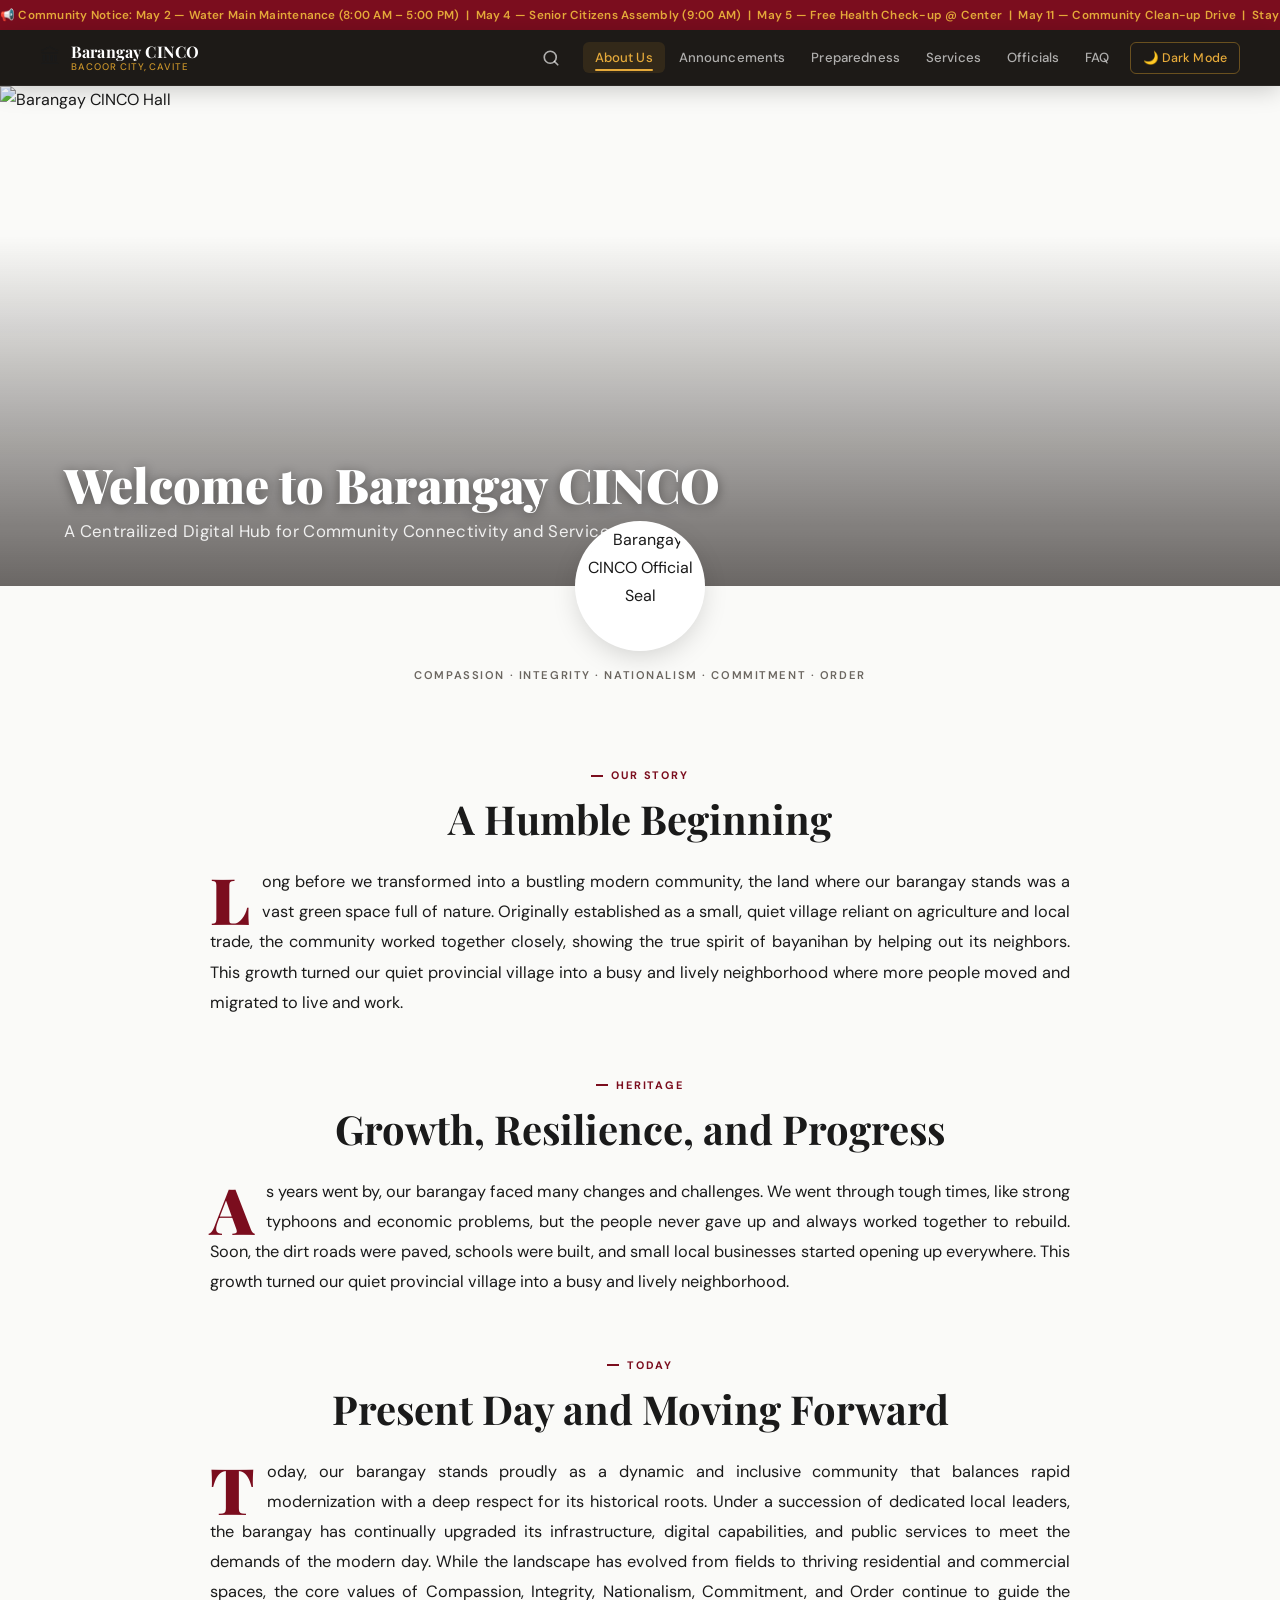
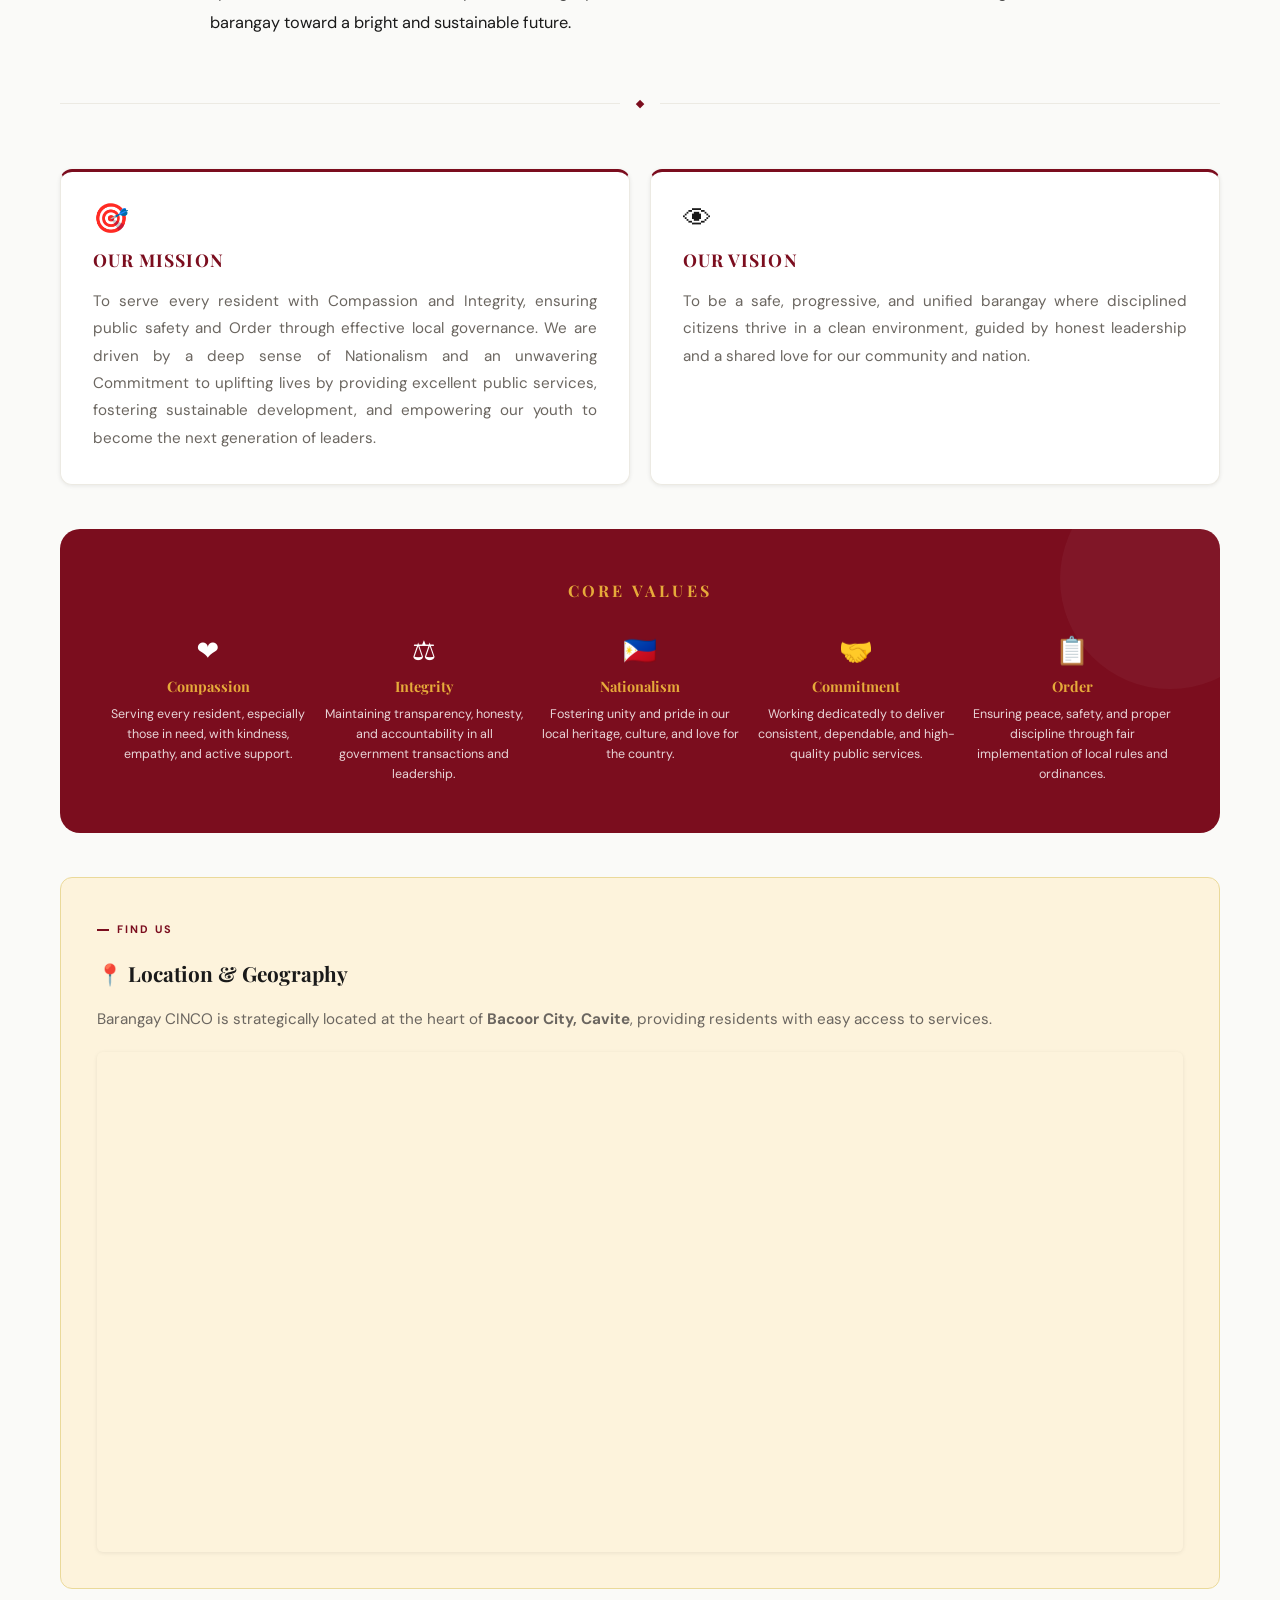
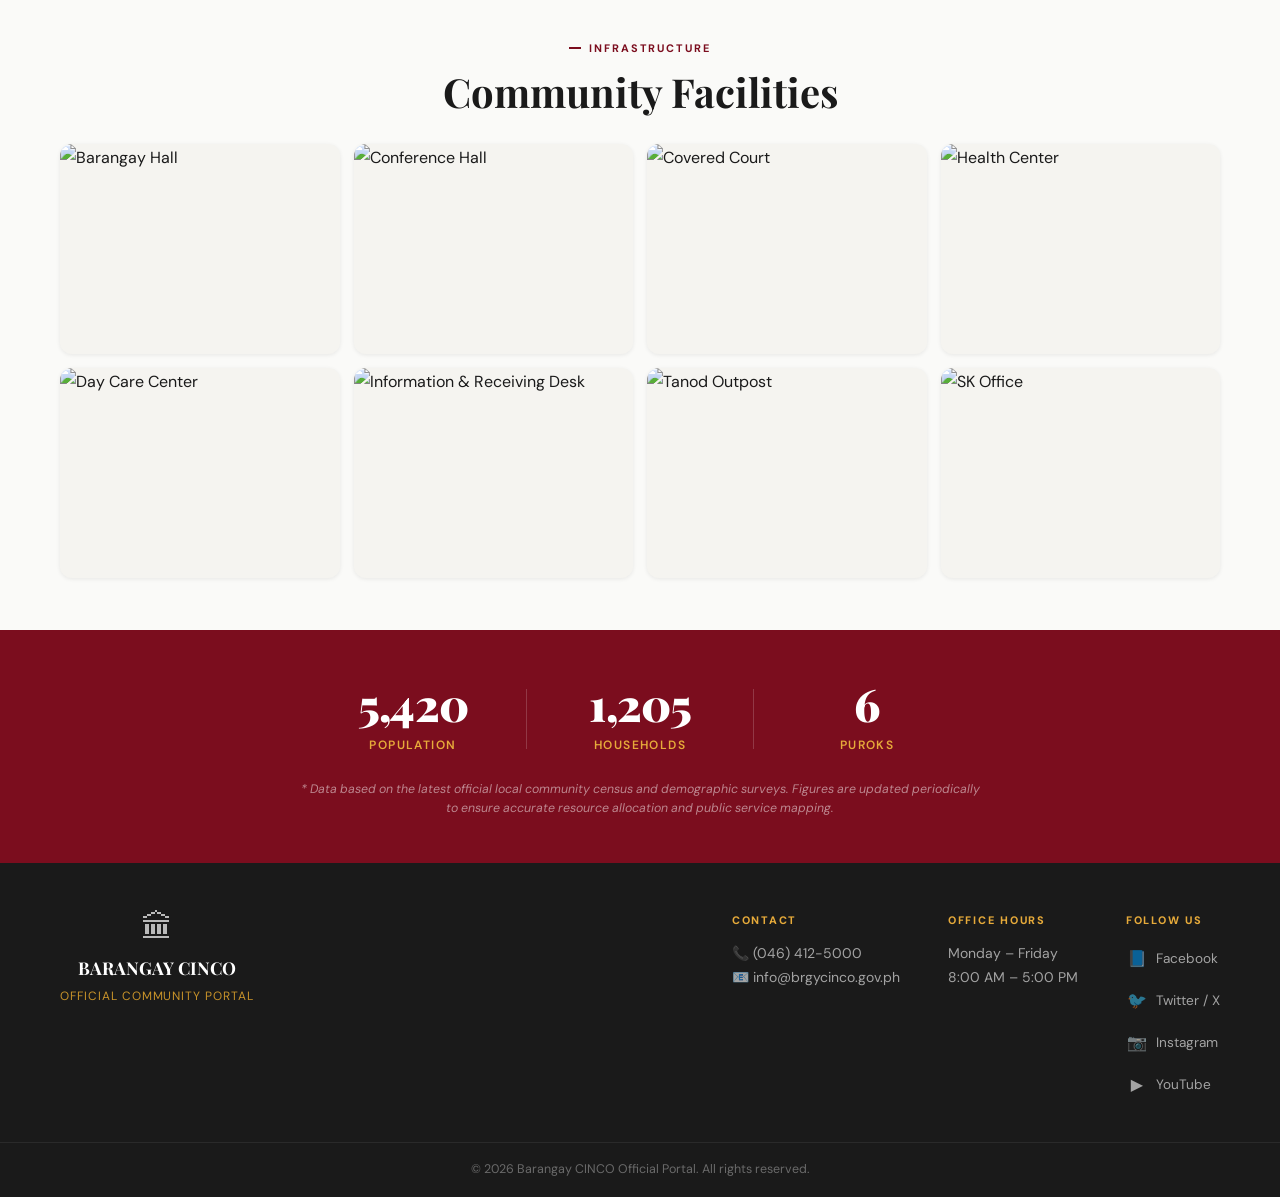
==== actual-website/home.html @ aafed91c "dannggg, renamed the file" ====
<!DOCTYPE html>
<html lang="en">
<head>
    <meta charset="UTF-8">
    <meta name="viewport" content="width=device-width, initial-scale=1.0">
    <title>Barangay CINCO | Digital Community Portal</title>
    <link rel="preconnect" href="https://fonts.googleapis.com">
    <link rel="preconnect" href="https://fonts.gstatic.com" crossorigin>
    <link href="https://fonts.googleapis.com/css2?family=Playfair+Display:ital,wght@0,400;0,700;0,900;1,400&family=DM+Sans:wght@300;400;500;600;700&display=swap" rel="stylesheet">
    <link rel="stylesheet" href="style.css">
</head>
<body>

    <!-- ===== FLOATING HEADER WRAPPER ===== -->
    <div class="header-wrapper" id="headerWrapper">
        <!-- Announcement Ticker -->
        <div class="announcement-bar" aria-label="Community Notices">
            <div class="marquee-track">
                <span class="marquee-content">
                    📢 Community Notice: May 2 — Water Main Maintenance (8:00 AM – 5:00 PM)&nbsp;&nbsp;|&nbsp;&nbsp;May 4 — Senior Citizens Assembly (9:00 AM)&nbsp;&nbsp;|&nbsp;&nbsp;May 5 — Free Health Check-up @ Center&nbsp;&nbsp;|&nbsp;&nbsp;May 11 — Community Clean-up Drive&nbsp;&nbsp;|&nbsp;&nbsp;Stay safe and prepared!
                </span>
                <span class="marquee-content" aria-hidden="true">
                    📢 Community Notice: May 2 — Water Main Maintenance (8:00 AM – 5:00 PM)&nbsp;&nbsp;|&nbsp;&nbsp;May 4 — Senior Citizens Assembly (9:00 AM)&nbsp;&nbsp;|&nbsp;&nbsp;May 5 — Free Health Check-up @ Center&nbsp;&nbsp;|&nbsp;&nbsp;May 11 — Community Clean-up Drive&nbsp;&nbsp;|&nbsp;&nbsp;Stay safe and prepared!
                </span>
            </div>
        </div>

        <!-- Modern Floating Navbar -->
        <nav class="navbar" role="navigation" aria-label="Main Navigation">
            <div class="nav-brand">
                <div class="nav-seal" aria-hidden="true">🏛</div>
                <div class="nav-logo-text">
                    <span class="nav-title">Barangay CINCO</span>
                    <span class="nav-subtitle">Bacoor City, Cavite</span>
                </div>
            </div>

            <!-- NAV SEARCH BAR (icon expands on click) -->
            <div class="nav-search-wrapper" id="navSearchWrapper">
                <button class="nav-search-icon-btn" id="navSearchToggle" aria-label="Open search" aria-expanded="false">
                    <svg width="18" height="18" viewBox="0 0 24 24" fill="none" stroke="currentColor" stroke-width="2.2" stroke-linecap="round" stroke-linejoin="round" aria-hidden="true"><circle cx="11" cy="11" r="8"/><line x1="21" y1="21" x2="16.65" y2="16.65"/></svg>
                </button>
                <div class="nav-search-expand" id="navSearchExpand" aria-hidden="true">
                    <input type="search" id="navSearchInput" class="nav-search-input" placeholder="Search portal…" autocomplete="off" aria-label="Search the portal">
                    <button class="nav-search-close" id="navSearchClose" aria-label="Close search">
                        <svg width="14" height="14" viewBox="0 0 24 24" fill="none" stroke="currentColor" stroke-width="2.5" stroke-linecap="round"><line x1="18" y1="6" x2="6" y2="18"/><line x1="6" y1="6" x2="18" y2="18"/></svg>
                    </button>
                </div>
            </div>

            <button class="menu-toggle" id="menuToggle" aria-label="Toggle navigation menu" aria-expanded="false" aria-controls="navLinks">
                <span class="hamburger-bar"></span>
                <span class="hamburger-bar"></span>
                <span class="hamburger-bar"></span>
            </button>

            <div class="nav-links" id="navLinks" role="menubar">
                <!-- MOBILE SEARCH ROW: visible only on mobile inside the nav dropdown -->
                <div class="mobile-search-row" id="mobileSearchRow" role="search" aria-label="Mobile portal search">
                    <div class="mobile-search-inner">
                        <svg class="mobile-search-icon" width="16" height="16" viewBox="0 0 24 24" fill="none" stroke="currentColor" stroke-width="2.2" stroke-linecap="round" stroke-linejoin="round" aria-hidden="true"><circle cx="11" cy="11" r="8"/><line x1="21" y1="21" x2="16.65" y2="16.65"/></svg>
                        <input type="search" id="mobileSearchInput" class="mobile-search-input" placeholder="Search portal…" autocomplete="off" aria-label="Search the portal">
                        <button class="mobile-search-clear" id="mobileSearchClear" aria-label="Clear search" style="display:none;">
                            <svg width="13" height="13" viewBox="0 0 24 24" fill="none" stroke="currentColor" stroke-width="2.5" stroke-linecap="round" aria-hidden="true"><line x1="18" y1="6" x2="6" y2="18"/><line x1="6" y1="6" x2="18" y2="18"/></svg>
                        </button>
                    </div>
                    <div class="mobile-search-dropdown" id="mobileSearchDropdown" aria-label="Search suggestions" style="display:none;"></div>
                </div>
                <button id="link-history"       role="menuitem" onclick="showPage('history')">About Us</button>
                <button id="link-announcements" role="menuitem" onclick="showPage('announcements')">Announcements</button>
                <button id="link-safety"        role="menuitem" onclick="showPage('safety')">Preparedness</button>
                <!-- Services: click only, no hover dropdown -->
                <button id="link-services"      role="menuitem" onclick="showPage('services')">Services</button>
                <button id="link-officials"     role="menuitem" onclick="showPage('officials')">Officials</button>
                <!-- FAQs moved to END of nav -->
                <button id="link-faq"           role="menuitem" onclick="showPage('faq')">FAQ</button>
                <button id="theme-toggle" class="theme-switch-btn" aria-label="Toggle dark mode">🌙 Dark Mode</button>
            </div>
        </nav>
    </div>

    <!-- ===== GENERIC FORM SUBMISSION TOAST ===== -->
    <div id="formToast" class="form-toast" role="alert" aria-live="polite" aria-atomic="true">
        <div class="form-toast-inner">
            <span class="form-toast-icon" aria-hidden="true">✅</span>
            <span class="form-toast-msg" id="formToastMsg">Your form has been submitted successfully.</span>
            <button class="form-toast-close" onclick="closeFormToast()" aria-label="Close notification">✕</button>
        </div>
    </div>

    <!-- ===== SUCCESS MODAL — Contact Form ===== -->
    <div id="submissionModal" class="modal-overlay" role="dialog" aria-modal="true" aria-labelledby="modalTitle" aria-hidden="true">
        <div class="modal-box">
            <div class="modal-icon-wrap" aria-hidden="true">
                <svg width="56" height="56" viewBox="0 0 56 56" fill="none">
                    <circle cx="28" cy="28" r="28" fill="#1b5e20" opacity="0.1"/>
                    <circle cx="28" cy="28" r="22" fill="#2e7d32" opacity="0.15"/>
                    <path d="M18 28L24 34L38 20" stroke="#1b5e20" stroke-width="3" stroke-linecap="round" stroke-linejoin="round"/>
                </svg>
            </div>
            <h3 id="modalTitle">Concern Submitted!</h3>
            <p>Your concern has been received at the Barangay desk. A representative will follow up with you shortly via phone or email.</p>
            <button class="modal-close-btn" onclick="closeModal()">Got it, thank you</button>
        </div>
    </div>

    <!-- ===== SUCCESS MODAL — Appointment ===== -->
    <div id="appointmentModal" class="modal-overlay" role="dialog" aria-modal="true" aria-labelledby="apptModalTitle" aria-hidden="true">
        <div class="modal-box">
            <div class="modal-icon-wrap" aria-hidden="true">
                <svg width="56" height="56" viewBox="0 0 56 56" fill="none">
                    <circle cx="28" cy="28" r="28" fill="#0277bd" opacity="0.10"/>
                    <circle cx="28" cy="28" r="22" fill="#0277bd" opacity="0.12"/>
                    <rect x="18" y="20" width="20" height="18" rx="2" stroke="#0277bd" stroke-width="2.5" fill="none"/>
                    <line x1="23" y1="18" x2="23" y2="22" stroke="#0277bd" stroke-width="2.5" stroke-linecap="round"/>
                    <line x1="33" y1="18" x2="33" y2="22" stroke="#0277bd" stroke-width="2.5" stroke-linecap="round"/>
                    <line x1="18" y1="27" x2="38" y2="27" stroke="#0277bd" stroke-width="2" stroke-linecap="round"/>
                    <path d="M23 33l3 3 7-7" stroke="#0277bd" stroke-width="2.5" stroke-linecap="round" stroke-linejoin="round"/>
                </svg>
            </div>
            <h3 id="apptModalTitle" style="color:#0277bd;">Appointment Scheduled!</h3>
            <p id="apptModalBody">Your appointment request has been received. We will confirm your schedule via SMS or email. Please arrive 10 minutes before your scheduled time.</p>
            <div id="apptTrackingNumber" class="tracking-number-display" style="display:none;"></div>
            <button class="modal-close-btn" style="background:#0277bd;" onclick="closeAppointmentModal()">Got it, thank you</button>
        </div>
    </div>

    <!-- ===== DOC REQUEST MODAL ===== -->
    <div id="docRequestModal" class="modal-overlay" role="dialog" aria-modal="true" aria-labelledby="docModalTitle" aria-hidden="true">
        <div class="modal-box modal-box--doc">
            <div class="modal-icon-wrap" aria-hidden="true">
                <svg width="56" height="56" viewBox="0 0 56 56" fill="none">
                    <circle cx="28" cy="28" r="28" fill="#7b0d1e" opacity="0.1"/>
                    <circle cx="28" cy="28" r="22" fill="#7b0d1e" opacity="0.12"/>
                    <path d="M20 16h10l6 6v18H20V16z" stroke="#7b0d1e" stroke-width="2.5" stroke-linecap="round" stroke-linejoin="round" fill="none"/>
                    <path d="M30 16v6h6" stroke="#7b0d1e" stroke-width="2.5" stroke-linecap="round" stroke-linejoin="round"/>
                    <line x1="24" y1="27" x2="32" y2="27" stroke="#7b0d1e" stroke-width="2" stroke-linecap="round"/>
                    <line x1="24" y1="32" x2="32" y2="32" stroke="#7b0d1e" stroke-width="2" stroke-linecap="round"/>
                </svg>
            </div>
            <h3 id="docModalTitle" class="doc-modal-title"></h3>
            <div id="docModalBody" class="doc-modal-body"></div>
            <button class="modal-close-btn modal-close-btn--maroon" onclick="closeDocModal()">Close</button>
        </div>
    </div>

    <!-- ===== EVENT DETAIL MODAL ===== -->
    <div id="eventModal" class="modal-overlay" role="dialog" aria-modal="true" aria-labelledby="eventModalTitle" aria-hidden="true">
        <div class="modal-box modal-box--event">
            <button class="modal-x-close" onclick="closeEventModal()" aria-label="Close">✕</button>
            <div class="event-modal-date-badge" id="eventModalDate"></div>
            <div class="event-modal-content">
                <span id="eventModalTag" class="event-tag"></span>
                <h3 id="eventModalTitle" class="event-modal-title"></h3>
                <p id="eventModalDetails" class="event-modal-details"></p>
                <div id="eventModalExtra" class="event-modal-extra"></div>
            </div>
        </div>
    </div>

    <!-- ===== OFFICIAL DETAIL MODAL ===== -->
    <div id="officialModal" class="modal-overlay" role="dialog" aria-modal="true" aria-labelledby="officialModalTitle" aria-hidden="true">
        <div class="modal-box modal-box--official">
            <button class="modal-x-close" onclick="closeOfficialModal()" aria-label="Close">✕</button>
            <div class="official-modal-img-wrap">
                <img id="officialModalImg" src="" alt="" class="official-modal-img">
            </div>
            <div class="official-modal-content">
                <span id="officialModalRole" class="official-modal-role"></span>
                <h3 id="officialModalTitle"></h3>
                <p id="officialModalDesc"></p>
            </div>
        </div>
    </div>

    <!-- ========================================================
         PAGE: ABOUT / HISTORY
    ========================================================= -->
    <article id="history" class="page-section">
        <header class="hero-section scroll-fade">
            <div class="hero-image-container">
                <img src="Images/Barangay_hall.png" alt="Barangay CINCO Hall" class="hero-img">
                <div class="hero-overlay" aria-hidden="true"></div>
            </div>
            <div class="hero-caption">
                <h1>Welcome to Barangay CINCO</h1>
                <p>A Centrailized Digital Hub for Community Connectivity and Services</p>
            </div>
        </header>

        <div class="logo-overlap scroll-fade">
            <div class="logo-circle">
                <img src="Images/Logo.png" alt="Barangay CINCO Official Seal">
            </div>
            <span class="sub-logo-text">Compassion · Integrity · Nationalism · Commitment · Order</span>
        </div>

        <div class="blog-container">
            <section class="history-section scroll-fade">
                <div class="section-label">Our Story</div>
                <h1 class="main-title">A Humble Beginning</h1>
                <div class="article-body">
                    <p class="drop-cap-wrap"><span class="drop-cap">L</span>ong before we transformed into a bustling modern community, the land where our barangay stands was a vast green space full of nature. Originally established as a small, quiet village reliant on agriculture and local trade, the community worked together closely, showing the true spirit of bayanihan by helping out its neighbors. This growth turned our quiet provincial village into a busy and lively neighborhood where more people moved and migrated to live and work.</p>
                </div>
            </section>

            <section class="history-section scroll-fade">
                <div class="section-label">Heritage</div>
                <h2 class="main-title">Growth, Resilience, and Progress</h2>
                <div class="article-body">
                    <p class="drop-cap-wrap"><span class="drop-cap">A</span>s years went by, our barangay faced many changes and challenges. We went through tough times, like strong typhoons and economic problems, but the people never gave up and always worked together to rebuild. Soon, the dirt roads were paved, schools were built, and small local businesses started opening up everywhere. This growth turned our quiet provincial village into a busy and lively neighborhood.</p>
                </div>
            </section>

            <section class="history-section scroll-fade">
                <div class="section-label">Today</div>
                <h2 class="main-title">Present Day and Moving Forward</h2>
                <div class="article-body">
                    <p class="drop-cap-wrap"><span class="drop-cap">T</span>oday, our barangay stands proudly as a dynamic and inclusive community that balances rapid modernization with a deep respect for its historical roots. Under a succession of dedicated local leaders, the barangay has continually upgraded its infrastructure, digital capabilities, and public services to meet the demands of the modern day. While the landscape has evolved from fields to thriving residential and commercial spaces, the core values of Compassion, Integrity, Nationalism, Commitment, and Order continue to guide the barangay toward a bright and sustainable future.</p>
                </div>
            </section>

            <div class="ornament-divider scroll-fade" aria-hidden="true">
                <span></span><span class="diamond">◆</span><span></span>
            </div>

            <!-- Mission & Vision -->
            <div class="mv-grid scroll-fade">
                <div class="mv-card">
                    <div class="mv-icon" aria-hidden="true">🎯</div>
                    <h3>Our Mission</h3>
                    <p>To serve every resident with Compassion and Integrity, ensuring public safety and Order through effective local governance. We are driven by a deep sense of Nationalism and an unwavering Commitment to uplifting lives by providing excellent public services, fostering sustainable development, and empowering our youth to become the next generation of leaders.</p>
                </div>
                <div class="mv-card">
                    <div class="mv-icon" aria-hidden="true">👁</div>
                    <h3>Our Vision</h3>
                    <p>To be a safe, progressive, and unified barangay where disciplined citizens thrive in a clean environment, guided by honest leadership and a shared love for our community and nation.</p>
                </div>
            </div>

            <!-- Core Values -->
            <div class="corevalues-block scroll-fade">
                <h3 class="corevalues-title">Core Values</h3>
                <div class="corevalues-grid">
                    <div class="cv-item">
                        <div class="cv-icon" aria-hidden="true">❤️</div>
                        <h4>Compassion</h4>
                        <p>Serving every resident, especially those in need, with kindness, empathy, and active support.</p>
                    </div>
                    <div class="cv-item">
                        <div class="cv-icon" aria-hidden="true">⚖️</div>
                        <h4>Integrity</h4>
                        <p>Maintaining transparency, honesty, and accountability in all government transactions and leadership.</p>
                    </div>
                    <div class="cv-item">
                        <div class="cv-icon" aria-hidden="true">🇵🇭</div>
                        <h4>Nationalism</h4>
                        <p>Fostering unity and pride in our local heritage, culture, and love for the country.</p>
                    </div>
                    <div class="cv-item">
                        <div class="cv-icon" aria-hidden="true">🤝</div>
                        <h4>Commitment</h4>
                        <p>Working dedicatedly to deliver consistent, dependable, and high-quality public services.</p>
                    </div>
                    <div class="cv-item">
                        <div class="cv-icon" aria-hidden="true">📋</div>
                        <h4>Order</h4>
                        <p>Ensuring peace, safety, and proper discipline through fair implementation of local rules and ordinances.</p>
                    </div>
                </div>
            </div>

            <!-- Location -->
            <div class="location-info scroll-fade">
                <div class="location-header">
                    <span class="section-label">Find Us</span>
                    <h3>📍 Location &amp; Geography</h3>
                </div>
                <p>Barangay CINCO is strategically located at the heart of <strong>Bacoor City, Cavite</strong>, providing residents with easy access to services.</p>
                <div class="map-responsive">
                    <iframe
                        src="https://www.google.com/maps/embed?pb=!1m18!1m12!1m3!1d3863.93104250858!2d120.9681719!3d14.4311375!2m3!1f0!2f0!3f0!3m2!1i1024!2i768!4f13.1!3m3!1m2!1s0x3397d21386171d05%3A0xf7d5f7f358ed6d9d!2sBacoor%20City%20Hall!5e0!3m2!1sen!2sph!4v1779353247786!5m2!1sen!2sph"
                        title="Barangay CINCO Location Map"
                        allowfullscreen=""
                        loading="lazy"
                        referrerpolicy="no-referrer-when-downgrade">
                    </iframe>
                </div>
            </div>

            <!-- Facilities -->
            <section class="facilities-section scroll-fade">
                <div class="section-label">Infrastructure</div>
                <h2 class="main-title">Community Facilities</h2>
                <div class="facility-grid">
                    <div class="facility-card hall show">
                        <img src="Images/Barangay_hall.png" alt="Barangay Hall">
                        <div class="facility-overlay"><span>Barangay Hall</span></div>
                    </div>
                    <div class="facility-card fire show">
                        <img src="Images/Conference_hall.png" alt="Conference Hall">
                        <div class="facility-overlay"><span>Conference / Session Hall</span></div>
                    </div>
                    <div class="facility-card sports show">
                        <img src="Images/Covered_court.png" alt="Covered Court">
                        <div class="facility-overlay"><span>Multi-Purpose Hall</span></div>
                    </div>
                    <div class="facility-card health show">
                        <img src="Images/Health_center.png" alt="Health Center">
                        <div class="facility-overlay"><span>Health Center</span></div>
                    </div>
                    <div class="facility-card amenities show">
                        <img src="Images/Day_care.png" alt="Day Care Center">
                        <div class="facility-overlay"><span>Day Care Center</span></div>
                    </div>
                    <div class="facility-card information show">
                        <img src="Images/Receiving_desk.png" alt="Information & Receiving Desk">
                        <div class="facility-overlay"><span>Information &amp; Receiving Desk</span></div>
                    </div>
                    <div class="facility-card outpost show">
                        <img src="Images/Tanod_outpost.png" alt="Tanod Outpost">
                        <div class="facility-overlay"><span>Tanod Outpost / Security Office</span></div>
                    </div>
                    <div class="facility-card sk show">
                        <img src="Images/SK_office.png" alt="SK Office">
                        <div class="facility-overlay"><span>Sangguniang Kabataan (SK) Office</span></div>
                    </div>
                </div>
            </section>
        </div>

        <!-- Stats Band -->
        <div class="stats-band scroll-fade" aria-label="Community Statistics">
            <div class="stats-inner">
                <div class="stat-item">
                    <div class="stat-number" data-target="5420">5,420</div>
                    <div class="stat-label">Population</div>
                </div>
                <div class="stat-divider" aria-hidden="true"></div>
                <div class="stat-item">
                    <div class="stat-number" data-target="1205">1,205</div>
                    <div class="stat-label">Households</div>
                </div>
                <div class="stat-divider" aria-hidden="true"></div>
                <div class="stat-item">
                    <div class="stat-number" data-target="6">6</div>
                    <div class="stat-label">Puroks</div>
                </div>
            </div>
            <p class="stats-disclaimer">* Data based on the latest official local community census and demographic surveys. Figures are updated periodically to ensure accurate resource allocation and public service mapping.</p>
        </div>
    </article>

    <!-- ========================================================
         PAGE: ANNOUNCEMENTS
    ========================================================= -->
    <div id="announcements" class="page-section dashboard-page">
        <main class="dashboard-content">
            <div class="page-header scroll-fade">
                <div class="section-label">Stay Informed</div>
                <h1 class="page-title">Announcements</h1>
            </div>

            <!-- News & Announcements Cards -->
            <div class="dashboard-block scroll-fade">
                <h2 class="block-title"><span class="block-icon" aria-hidden="true">📰</span> Latest News &amp; Notices</h2>
                <p class="block-description">Stay up-to-date with official announcements, public notices, and news from Bacoor City and Barangay CINCO.</p>

                <!-- Filter Bar — Announcement, Alerts, Opportunities buttons REMOVED per request -->
                <div class="news-filter-bar" role="group" aria-label="Filter news by category">
                    <button class="news-filter-btn active" data-filter="all" onclick="filterNews('all', this)">All</button>
                </div>

                <!-- Slideshow for News -->
                <div class="slideshow-container" role="region" aria-label="News slideshow">
                    <div class="news-slide fade" data-category="announcement">
                        <div class="slide-content">
                            <span class="news-tag announcement">Announcement</span>
                            <h3>ICYMI: Crafting the City of Bacoor Cooperative Development Plan: Adopting the Philippines Cooperative Plan 2025–2026</h3>
                            <p>The City Government of Bacoor formally moves forward with organizing localized strategic guidelines designed to boost community cooperatives, maximize financial sustainability, and integrate local progress blueprints with nationwide micro-economic goals.</p>
                            <div class="slide-img-wrap">
                                <img src="Images/news&updates/ICYMI_Crafting the City of Bacoor Cooperative Development Plan_Adopting the Philippines Cooperative Plan_2025-2026.jpg" width="50%" height="50%" alt="Bacoor Cooperative Development Plan" class="slideshow-img">
                            </div>
                            <a href="https://bacoor.gov.ph/latest-news/68943/" target="_blank" rel="noopener noreferrer" class="news-readmore-btn">Read Official Report →</a>
                        </div>
                    </div>

                    <div class="news-slide fade" data-category="business">
                        <div class="slide-content">
                            <span class="news-tag business">Career Opportunities</span>
                            <h3>Pre-Independence Day Job Fair 2026</h3>
                            <p>Local residents looking for new employment pathways are invited to participate in the upcoming career assembly. Multiple corporate and local business sectors will hold open desks for direct on-site processing and career placements.</p>
                            <div class="slide-img-wrap">
                                <img src="Images/news&updates/Pre-Independence Day Job Fair 2026.jpg" width="50%" height="50%" alt="Pre-Independence Day Job Fair 2026" class="slideshow-img">
                            </div>
                            <a href="https://bacoor.gov.ph/announcement/pre-independence-day-job-fair-2026/" target="_blank" rel="noopener noreferrer" class="news-readmore-btn">Read Official Report →</a>
                        </div>
                    </div>

                    <div class="news-slide fade" data-category="alert">
                        <div class="slide-content">
                            <span class="news-tag alert">Weather Alert</span>
                            <h3>Heat Index Reached 43°C in Bacoor City</h3>
                            <p>Public warning advisories are active as severe localized heat values surge across residential areas. Everyone is strongly encouraged to limit outdoor exposure, secure regular hydration, and implement necessary safety protocols against extreme temperatures.</p>
                            <div class="slide-img-wrap">
                                <img src="Images/news&updates/Heat Index reached 43 degrees celsius in Bacoor City.jpg" alt="Heat Index Warning Bacoor City" class="slideshow-img">
                            </div>
                            <a href="https://bacoor.gov.ph/announcement/heat-index-reached-43-degrees-celsius-in-bacoor-city/" target="_blank" rel="noopener noreferrer" class="news-readmore-btn">Read Official Report →</a>
                        </div>
                    </div>

                    <button class="slide-prev" onclick="moveSlides(-1)" aria-label="Previous slide">&#10094;</button>
                    <button class="slide-next" onclick="moveSlides(1)" aria-label="Next slide">&#10095;</button>

                    <div class="slideshow-dots-container" role="tablist" aria-label="Slide indicators">
                        <button class="slide-dot" onclick="setCurrentSlide(1)" role="tab" aria-label="Slide 1"></button>
                        <button class="slide-dot" onclick="setCurrentSlide(2)" role="tab" aria-label="Slide 2"></button>
                        <button class="slide-dot" onclick="setCurrentSlide(3)" role="tab" aria-label="Slide 3"></button>
                    </div>
                </div>

                <div class="news-portal-link">
                    <a href="https://bacoor.gov.ph/category/latest-news/" target="_blank" rel="noopener noreferrer" class="portal-btn">
                        🌐 View All Bacoor City News &amp; Announcements
                    </a>
                </div>
            </div>

            <!-- Upcoming Events — each card now clickable with popup -->
            <div class="dashboard-block scroll-fade">
                <h2 class="block-title"><span class="block-icon" aria-hidden="true">📅</span> Upcoming Events — May 2026</h2>
                <p class="block-description">Stay up to date with the latest activities, programs, and gatherings happening in our barangay.</p>
                <div class="events-grid">

                    <div class="event-card" role="button" tabindex="0" aria-label="View details for Water Main Maintenance"
                         onclick="openEventModal('MAY','2','Maintenance','event-tag--blue','Water Main Maintenance','8:00 AM – 5:00 PM · Expect temporary water interruption','Residents in all puroks are advised to prepare water in advance. The maintenance team from Maynilad Water Services will be conducting repairs on the main pipeline affecting Barangay CINCO. Water supply will resume by 5:00 PM. Please store enough water for household use.')">
                        <div class="event-date-badge"><span class="ev-month">MAY</span><span class="ev-day">2</span></div>
                        <div class="event-details">
                            <span class="event-tag event-tag--blue">Maintenance</span>
                            <h4>Water Main Maintenance</h4>
                            <p>8:00 AM – 5:00 PM · Expect temporary water interruption</p>
                        </div>
                    </div>

                    <div class="event-card" role="button" tabindex="0" aria-label="View details for Senior Citizens Assembly"
                         onclick="openEventModal('MAY','4','Assembly','event-tag--green','Senior Citizens Assembly','9:00 AM – 12:00 PM · Barangay Hall','Monthly gathering of all registered senior citizens in Barangay CINCO. This month\'s agenda includes distribution of social pension, health monitoring, and discussion on upcoming programs and benefits for senior residents. All registered senior citizens are highly encouraged to attend. Snacks will be provided.')">
                        <div class="event-date-badge"><span class="ev-month">MAY</span><span class="ev-day">4</span></div>
                        <div class="event-details">
                            <span class="event-tag event-tag--green">Assembly</span>
                            <h4>Senior Citizens Assembly</h4>
                            <p>9:00 AM – 12:00 PM · Barangay Hall</p>
                        </div>
                    </div>

                    <div class="event-card" role="button" tabindex="0" aria-label="View details for Free Health Check-up"
                         onclick="openEventModal('MAY','5','Health','event-tag--red','Free Health Check-up','All day · Health Center · Open to all residents','The Barangay Health Center, in coordination with the Bacoor City Health Office, will be offering free medical consultations, blood pressure monitoring, blood sugar testing, and general check-ups. Bring your barangay ID or any valid ID. Priority will be given to seniors, pregnant women, and PWDs. Available while supplies last.')">
                        <div class="event-date-badge"><span class="ev-month">MAY</span><span class="ev-day">5</span></div>
                        <div class="event-details">
                            <span class="event-tag event-tag--red">Health</span>
                            <h4>Free Health Check-up</h4>
                            <p>All day · Health Center · Open to all residents</p>
                        </div>
                    </div>

                    <div class="event-card" role="button" tabindex="0" aria-label="View details for Community Feeding Program"
                         onclick="openEventModal('MAY','10','Program','event-tag--orange','Community Feeding Program','9:00 AM – 12:00 PM · Multi-Purpose Hall','A nutrition feeding program organized by the Barangay Nutrition Office for malnourished children aged 6 months to 5 years old. Parents and guardians of registered beneficiaries are requested to bring their children on time. A barangay health worker will also be available for weight and height monitoring and nutrition counseling.')">
                        <div class="event-date-badge"><span class="ev-month">MAY</span><span class="ev-day">10</span></div>
                        <div class="event-details">
                            <span class="event-tag event-tag--orange">Program</span>
                            <h4>Community Feeding Program</h4>
                            <p>9:00 AM – 12:00 PM · Multi-Purpose Hall</p>
                        </div>
                    </div>

                    <div class="event-card" role="button" tabindex="0" aria-label="View details for Community Clean-up Drive"
                         onclick="openEventModal('MAY','11','Environment','event-tag--green','Community Clean-up Drive','7:00 AM – 11:00 AM · All Puroks','A barangay-wide clean-up drive in coordination with all purok leaders. Residents are encouraged to clean the areas in front of their homes and nearby public spaces. Garbage bags will be provided. The Barangay will also be collecting bulky waste and e-waste on this day. Please segregate waste properly into biodegradable, non-biodegradable, and recyclable categories.')">
                        <div class="event-date-badge"><span class="ev-month">MAY</span><span class="ev-day">11</span></div>
                        <div class="event-details">
                            <span class="event-tag event-tag--green">Environment</span>
                            <h4>Community Clean-up Drive</h4>
                            <p>7:00 AM – 11:00 AM · All Puroks</p>
                        </div>
                    </div>

                    <div class="event-card" role="button" tabindex="0" aria-label="View details for Inter-Purok Sports Festival"
                         onclick="openEventModal('MAY','12','Sports','event-tag--purple','Inter-Purok Sports Festival','8:00 AM · Covered Court','The annual Inter-Purok Sports Festival organized by the Sangguniang Kabataan (SK) of Barangay CINCO. Sports events include basketball, volleyball, badminton, and table tennis. All puroks are encouraged to send their representatives. Medals and certificates will be awarded to winners. Spectators are welcome. This event promotes camaraderie, health, and sportsmanship among residents.')">
                        <div class="event-date-badge"><span class="ev-month">MAY</span><span class="ev-day">12</span></div>
                        <div class="event-details">
                            <span class="event-tag event-tag--purple">Sports</span>
                            <h4>Inter-Purok Sports Festival</h4>
                            <p>8:00 AM · Covered Court</p>
                        </div>
                    </div>

                    <div class="event-card" role="button" tabindex="0" aria-label="View details for Barangay Council Meeting"
                         onclick="openEventModal('MAY','17','Governance','event-tag--blue','Barangay Council Meeting','3:00 PM – 5:00 PM · Session Hall','Regular monthly session of the Barangay Council of Barangay CINCO. The agenda includes review of community concerns, budget deliberation, passage of barangay resolutions, and updates from all kagawads on their respective committees. Residents who wish to raise community matters may approach the barangay secretary before the session begins to be included in the open forum.')">
                        <div class="event-date-badge"><span class="ev-month">MAY</span><span class="ev-day">17</span></div>
                        <div class="event-details">
                            <span class="event-tag event-tag--blue">Governance</span>
                            <h4>Barangay Council Meeting</h4>
                            <p>3:00 PM – 5:00 PM · Session Hall</p>
                        </div>
                    </div>

                    <div class="event-card" role="button" tabindex="0" aria-label="View details for Livelihood Training Workshop"
                         onclick="openEventModal('MAY','18','Education','event-tag--red','Livelihood Training Workshop','9:00 AM – 3:00 PM · Barangay Hall','A skills and livelihood training workshop open to all adult residents of Barangay CINCO, especially unemployed individuals and solo parents. This month\'s topic is Basic Food Processing and Home-Based Business Management. Participants will learn practical skills in food preservation, packaging, and micro-enterprise management. Certificates of completion will be issued. Registration is required — contact the barangay office to reserve your slot.')">
                        <div class="event-date-badge"><span class="ev-month">MAY</span><span class="ev-day">18</span></div>
                        <div class="event-details">
                            <span class="event-tag event-tag--red">Education</span>
                            <h4>Livelihood Training Workshop</h4>
                            <p>9:00 AM – 3:00 PM · Barangay Hall</p>
                        </div>
                    </div>

                </div>
            </div>
        </main>
    </div>

    <!-- ========================================================
         PAGE: FAQ
    ========================================================= -->
    <div id="faq" class="page-section dashboard-page">
        <main class="dashboard-content">
            <div class="page-header scroll-fade">
                <div class="section-label">Help Center</div>
                <h1 class="page-title">Frequently Asked Questions</h1>
                <p class="page-subtitle">Find quick answers to the most common questions from residents.</p>
            </div>

            <div class="dashboard-block scroll-fade">
                <h2 class="block-title"><span class="block-icon" aria-hidden="true">📋</span> Documents &amp; Certificates</h2>
                <div class="faq-list">
                    <div class="faq-item">
                        <button class="faq-question" onclick="toggleFaq(this)" aria-expanded="false">
                            <span>How do I get a Barangay Clearance?</span>
                            <span class="faq-chevron" aria-hidden="true">▸</span>
                        </button>
                        <div class="faq-answer">
                            <p>Visit the Barangay Hall during office hours (Mon–Fri, 8:00 AM – 5:00 PM) and bring the following:</p>
                            <ul>
                                <li>One (1) valid government-issued ID with photo and address</li>
                                <li>Community Tax Certificate (Cedula) — current year</li>
                                <li>Duly accomplished request form (available at the hall)</li>
                            </ul>
                            <p>Processing takes approximately 15–30 minutes. The fee is <strong>₱50.00</strong>.</p>
                        </div>
                    </div>
                    <div class="faq-item">
                        <button class="faq-question" onclick="toggleFaq(this)" aria-expanded="false">
                            <span>What documents can I request from Barangay CINCO?</span>
                            <span class="faq-chevron" aria-hidden="true">▸</span>
                        </button>
                        <div class="faq-answer">
                            <p>You can request the following documents at the Barangay Hall:</p>
                            <ul>
                                <li>Barangay Clearance (₱50 · 15–30 mins)</li>
                                <li>Certificate of Residency (₱50 · 15–30 mins)</li>
                                <li>Barangay Indigency Certificate (Free · 20–30 mins)</li>
                                <li>Business Permit Clearance (₱200–₱500 · 30–60 mins)</li>
                                <li>Certificate of Good Moral Character (₱50 · 15–20 mins)</li>
                                <li>Barangay ID (₱100 · 3–5 working days)</li>
                                <li>Cedula / Community Tax Certificate (Minimum ₱5 · 10–20 mins)</li>
                            </ul>
                        </div>
                    </div>
                    <div class="faq-item">
                        <button class="faq-question" onclick="toggleFaq(this)" aria-expanded="false">
                            <span>What are the requirements for a Certificate of Residency?</span>
                            <span class="faq-chevron" aria-hidden="true">▸</span>
                        </button>
                        <div class="faq-answer">
                            <p>To obtain a Certificate of Residency, bring:</p>
                            <ul>
                                <li>Valid Government-Issued ID with your current Barangay CINCO address</li>
                                <li>Community Tax Certificate (Cedula) — current year</li>
                                <li>Proof of residency: utility bill, lease contract, or similar document</li>
                            </ul>
                            <p>You must have resided in Barangay CINCO for at least <strong>6 months</strong>. Fee: ₱50.00.</p>
                        </div>
                    </div>
                    <div class="faq-item">
                        <button class="faq-question" onclick="toggleFaq(this)" aria-expanded="false">
                            <span>How do I get a Cedula (Community Tax Certificate)?</span>
                            <span class="faq-chevron" aria-hidden="true">▸</span>
                        </button>
                        <div class="faq-answer">
                            <p>Present a valid ID and your previous year's Cedula at the Treasurer's window. The fee starts at <strong>₱5.00</strong> and may vary based on income. Processing takes 10–20 minutes. Must be renewed every year.</p>
                        </div>
                    </div>
                </div>
            </div>

            <div class="dashboard-block scroll-fade">
                <h2 class="block-title"><span class="block-icon" aria-hidden="true">🏛</span> Office &amp; Services</h2>
                <div class="faq-list">
                    <div class="faq-item">
                        <button class="faq-question" onclick="toggleFaq(this)" aria-expanded="false">
                            <span>What are the office hours of Barangay CINCO?</span>
                            <span class="faq-chevron" aria-hidden="true">▸</span>
                        </button>
                        <div class="faq-answer">
                            <p>The Barangay Hall is open <strong>Monday to Friday, 8:00 AM – 5:00 PM</strong>. The office is closed on weekends and public holidays. For emergencies, contact our hotlines which are available 24/7.</p>
                        </div>
                    </div>
                    <div class="faq-item">
                        <button class="faq-question" onclick="toggleFaq(this)" aria-expanded="false">
                            <span>How do I schedule an appointment at the Barangay Hall?</span>
                            <span class="faq-chevron" aria-hidden="true">▸</span>
                        </button>
                        <div class="faq-answer">
                            <p>You can schedule an appointment online through the <strong>Services</strong> page. Select your preferred date, time slot, and type of request. Fill out your contact details and submit. You will receive a confirmation reference number upon submission.</p>
                        </div>
                    </div>
                    <div class="faq-item">
                        <button class="faq-question" onclick="toggleFaq(this)" aria-expanded="false">
                            <span>How do I file a complaint or submit a concern?</span>
                            <span class="faq-chevron" aria-hidden="true">▸</span>
                        </button>
                        <div class="faq-answer">
                            <p>Go to the <strong>Officials</strong> page and scroll down to the Contact &amp; Concerns section. Fill in your name, contact details, and describe your concern in the text area. You may also attach a photo. Submit — a barangay representative will follow up with you.</p>
                        </div>
                    </div>
                    <div class="faq-item">
                        <button class="faq-question" onclick="toggleFaq(this)" aria-expanded="false">
                            <span>Is there a hotline I can call in case of emergency?</span>
                            <span class="faq-chevron" aria-hidden="true">▸</span>
                        </button>
                        <div class="faq-answer">
                            <p>Yes! Go to the <strong>Preparedness</strong> page and scroll to the Emergency Hotlines section. You can tap any hotline card to call directly. Key numbers include:</p>
                            <ul>
                                <li>🚒 Fire Department: (046) 417-4199</li>
                                <li>🚔 Police Station: (046) 417-6174</li>
                                <li>🚑 Ambulance: (046) 417-7777</li>
                                <li>🛟 Rescue Team: (046) 417-8888</li>
                                <li>🏛 Barangay Hall: (046) 412-5000</li>
                            </ul>
                        </div>
                    </div>
                </div>
            </div>

            <div class="dashboard-block scroll-fade">
                <h2 class="block-title"><span class="block-icon" aria-hidden="true">💼</span> Business &amp; Permits</h2>
                <div class="faq-list">
                    <div class="faq-item">
                        <button class="faq-question" onclick="toggleFaq(this)" aria-expanded="false">
                            <span>What do I need to get a Business Permit Clearance from the barangay?</span>
                            <span class="faq-chevron" aria-hidden="true">▸</span>
                        </button>
                        <div class="faq-answer">
                            <p>To get a Business Permit Clearance, prepare the following:</p>
                            <ul>
                                <li>DTI / SEC / CDA Registration</li>
                                <li>Lease contract or proof of business address within Barangay CINCO</li>
                                <li>Valid Government-Issued ID of the business owner</li>
                                <li>Previous year's Barangay Business Clearance (for renewal)</li>
                            </ul>
                            <p>Processing time: 30–60 minutes. Fee: ₱200.00 – ₱500.00 depending on business type.</p>
                        </div>
                    </div>
                </div>
            </div>

        </main>
    </div>

    <!-- ========================================================
         PAGE: PREPAREDNESS / SAFETY
    ========================================================= -->
    <div id="safety" class="page-section dashboard-page">
        <main class="dashboard-content">
            <div class="page-header scroll-fade">
                <div class="section-label">Community Safety</div>
                <h1 class="page-title">Disaster Preparedness</h1>
                <p class="page-subtitle">Know what to do before, during, and after a disaster. Be informed, be ready.</p>
            </div>

            <!-- TYPHOON -->
            <div class="disaster-card scroll-fade" id="disaster-typhoon">
                <button class="disaster-header" onclick="toggleDisaster('typhoon')" aria-expanded="false" aria-controls="typhoon-body">
                    <div class="disaster-header-left">
                        <span class="disaster-icon-wrap typhoon-bg">🌀</span>
                        <div>
                            <h2 class="disaster-title">Typhoon Preparedness</h2>
                            <p class="disaster-subtitle">Prepare early, stay informed, and follow evacuation orders</p>
                        </div>
                    </div>
                    <span class="disaster-chevron" aria-hidden="true">▸</span>
                </button>
                <div class="disaster-body" id="typhoon-body">
                    <div class="phase-grid">
                        <div class="phase-col">
                            <div class="phase-label phase-before">Before</div>
                            <ul class="phase-list">
                                <li>Prepare a go-bag with essentials (food, water, medicines, documents)</li>
                                <li>Know your evacuation route and nearest evacuation center</li>
                                <li>Secure loose items outside your home</li>
                                <li>Stock up on at least 3 days of food and water</li>
                                <li>Charge all devices and power banks</li>
                                <li>Monitor PAGASA weather bulletins regularly</li>
                            </ul>
                        </div>
                        <div class="phase-col">
                            <div class="phase-label phase-during">During</div>
                            <ul class="phase-list">
                                <li>Stay indoors and away from windows</li>
                                <li>Do not go outside during the eye of the storm</li>
                                <li>Follow instructions from barangay officials</li>
                                <li>Evacuate immediately if ordered to do so</li>
                                <li>Never cross flooded roads or bridges</li>
                            </ul>
                        </div>
                        <div class="phase-col">
                            <div class="phase-label phase-after">After</div>
                            <ul class="phase-list">
                                <li>Check for injuries and provide first aid</li>
                                <li>Avoid damaged structures and downed power lines</li>
                                <li>Use safe drinking water only</li>
                                <li>Report damage to the barangay office</li>
                                <li>Help neighbors, especially seniors and PWDs</li>
                            </ul>
                        </div>
                    </div>
                </div>
            </div>

            <!-- EARTHQUAKE -->
            <div class="disaster-card scroll-fade" id="disaster-quake">
                <button class="disaster-header" onclick="toggleDisaster('quake')" aria-expanded="false" aria-controls="quake-body">
                    <div class="disaster-header-left">
                        <span class="disaster-icon-wrap quake-bg">🏚️</span>
                        <div>
                            <h2 class="disaster-title">Earthquake Safety</h2>
                            <p class="disaster-subtitle">Drop, cover, and hold on — always</p>
                        </div>
                    </div>
                    <span class="disaster-chevron" aria-hidden="true">▸</span>
                </button>
                <div class="disaster-body" id="quake-body">
                    <div class="phase-grid">
                        <div class="phase-col">
                            <div class="phase-label phase-before">Before</div>
                            <ul class="phase-list">
                                <li>Secure heavy furniture and appliances to walls</li>
                                <li>Know your home's safe spots (under sturdy tables)</li>
                                <li>Prepare emergency kit and keep it accessible</li>
                                <li>Practice earthquake drills with your household</li>
                                <li>Know how to shut off gas and electricity</li>
                            </ul>
                        </div>
                        <div class="phase-col">
                            <div class="phase-label phase-during">During</div>
                            <ul class="phase-list">
                                <li><strong>DROP, COVER, and HOLD ON</strong></li>
                                <li>Stay away from windows, shelves, and heavy objects</li>
                                <li>Do NOT run outside during shaking</li>
                                <li>If outdoors, move away from buildings and power lines</li>
                                <li>If driving, pull over away from structures</li>
                            </ul>
                        </div>
                        <div class="phase-col">
                            <div class="phase-label phase-after">After</div>
                            <ul class="phase-list">
                                <li>Expect aftershocks — stay alert</li>
                                <li>Check for gas leaks and structural damage</li>
                                <li>Evacuate if your building is unsafe</li>
                                <li>Use battery-powered radio for updates</li>
                                <li>Do not use elevators after an earthquake</li>
                            </ul>
                        </div>
                    </div>
                </div>
            </div>

            <!-- FLOOD -->
            <div class="disaster-card scroll-fade" id="disaster-flood">
                <button class="disaster-header" onclick="toggleDisaster('flood')" aria-expanded="false" aria-controls="flood-body">
                    <div class="disaster-header-left">
                        <span class="disaster-icon-wrap flood-bg">🌊</span>
                        <div>
                            <h2 class="disaster-title">Flood Safety</h2>
                            <p class="disaster-subtitle">Move to higher ground — never wade through floodwaters</p>
                        </div>
                    </div>
                    <span class="disaster-chevron" aria-hidden="true">▸</span>
                </button>
                <div class="disaster-body" id="flood-body">
                    <div class="phase-grid">
                        <div class="phase-col">
                            <div class="phase-label phase-before">Before</div>
                            <ul class="phase-list">
                                <li>Know your flood risk zone and evacuation routes</li>
                                <li>Store important documents in waterproof containers</li>
                                <li>Prepare emergency supply kit</li>
                                <li>Keep drains and gutters clear</li>
                                <li>Monitor flood warnings from PAGASA</li>
                            </ul>
                        </div>
                        <div class="phase-col">
                            <div class="phase-label phase-during">During</div>
                            <ul class="phase-list">
                                <li>Move to higher ground immediately</li>
                                <li>Never walk or drive through floodwaters</li>
                                <li>Avoid contact with floodwater</li>
                                <li>Turn off electricity at the main breaker</li>
                                <li>Stay away from power lines and electrical wires</li>
                            </ul>
                        </div>
                        <div class="phase-col">
                            <div class="phase-label phase-after">After</div>
                            <ul class="phase-list">
                                <li>Return home only when authorities say it's safe</li>
                                <li>Clean and disinfect everything touched by floodwater</li>
                                <li>Throw away contaminated food</li>
                                <li>Watch for weakened structures and hazards</li>
                                <li>Report damage to barangay authorities</li>
                            </ul>
                        </div>
                    </div>
                </div>
            </div>

            <!-- FIRE -->
            <div class="disaster-card scroll-fade" id="disaster-fire">
                <button class="disaster-header" onclick="toggleDisaster('fire')" aria-expanded="false" aria-controls="fire-body">
                    <div class="disaster-header-left">
                        <span class="disaster-icon-wrap fire-bg">🔥</span>
                        <div>
                            <h2 class="disaster-title">Fire Safety</h2>
                            <p class="disaster-subtitle">Prevent, evacuate, and never return to a burning building</p>
                        </div>
                    </div>
                    <span class="disaster-chevron" aria-hidden="true">▸</span>
                </button>
                <div class="disaster-body" id="fire-body">
                    <div class="phase-grid">
                        <div class="phase-col">
                            <div class="phase-label phase-before">Prevention</div>
                            <ul class="phase-list">
                                <li>Check electrical wiring regularly</li>
                                <li>Never leave cooking unattended</li>
                                <li>Keep flammable materials away from heat sources</li>
                                <li>Install smoke detectors and fire extinguishers</li>
                                <li>Create and practice a fire escape plan</li>
                            </ul>
                        </div>
                        <div class="phase-col">
                            <div class="phase-label phase-during">During a Fire</div>
                            <ul class="phase-list">
                                <li>Alert everyone and evacuate immediately</li>
                                <li>Crawl low under smoke</li>
                                <li>Feel doors before opening</li>
                                <li>Use stairs, never elevators</li>
                                <li>Call emergency hotline once safely outside</li>
                                <li>Never go back inside a burning building</li>
                            </ul>
                        </div>
                        <div class="phase-col">
                            <div class="phase-label phase-after">If Caught in Fire</div>
                            <ul class="phase-list">
                                <li><strong>STOP, DROP, and ROLL</strong></li>
                                <li>Cover nose and mouth with wet cloth</li>
                                <li>Stay close to the ground</li>
                                <li>Signal for help from a window if trapped</li>
                            </ul>
                        </div>
                    </div>
                </div>
            </div>

            <!-- LANDSLIDE -->
            <div class="disaster-card scroll-fade" id="disaster-landslide">
                <button class="disaster-header" onclick="toggleDisaster('landslide')" aria-expanded="false" aria-controls="landslide-body">
                    <div class="disaster-header-left">
                        <span class="disaster-icon-wrap landslide-bg">⛰️</span>
                        <div>
                            <h2 class="disaster-title">Landslide Safety</h2>
                            <p class="disaster-subtitle">Watch for warning signs and evacuate immediately</p>
                        </div>
                    </div>
                    <span class="disaster-chevron" aria-hidden="true">▸</span>
                </button>
                <div class="disaster-body" id="landslide-body">
                    <div class="phase-grid">
                        <div class="phase-col">
                            <div class="phase-label phase-before">Before</div>
                            <ul class="phase-list">
                                <li>Pack an emergency go-bag</li>
                                <li>Identify evacuation routes</li>
                                <li>Avoid building near steep slopes</li>
                                <li>Watch for warning signs like ground cracks</li>
                                <li>Prepare emergency supplies and documents</li>
                            </ul>
                        </div>
                        <div class="phase-col">
                            <div class="phase-label phase-during">During</div>
                            <ul class="phase-list">
                                <li>Evacuate immediately to higher ground</li>
                                <li>Avoid bridges and muddy roads</li>
                                <li>Seek shelter under sturdy furniture if trapped indoors</li>
                                <li>Protect head and neck if trapped outdoors</li>
                            </ul>
                        </div>
                        <div class="phase-col">
                            <div class="phase-label phase-after">After</div>
                            <ul class="phase-list">
                                <li>Do not return immediately</li>
                                <li>Watch for flooding and additional slides</li>
                                <li>Report damaged roads and utilities</li>
                            </ul>
                        </div>
                    </div>
                </div>
            </div>

            <!-- HEAT WAVE -->
            <div class="disaster-card scroll-fade" id="disaster-heatwave">
                <button class="disaster-header" onclick="toggleDisaster('heatwave')" aria-expanded="false" aria-controls="heatwave-body">
                    <div class="disaster-header-left">
                        <span class="disaster-icon-wrap heat-bg">☀️</span>
                        <div>
                            <h2 class="disaster-title">Heat Wave Preparedness</h2>
                            <p class="disaster-subtitle">Stay hydrated, limit exposure, and check on vulnerable neighbors</p>
                        </div>
                    </div>
                    <span class="disaster-chevron" aria-hidden="true">▸</span>
                </button>
                <div class="disaster-body" id="heatwave-body">
                    <div class="heat-tips-grid">
                        <div class="heat-tip"><span>💧</span> Stay hydrated before, during, and after heat wave</div>
                        <div class="heat-tip"><span>🕶️</span> Limit sun exposure during peak hours (10AM–4PM)</div>
                        <div class="heat-tip"><span>🏠</span> Prepare cooling measures at home</div>
                        <div class="heat-tip"><span>🌡️</span> Learn symptoms of heat exhaustion and heat stroke</div>
                        <div class="heat-tip"><span>🚿</span> Use cool showers and wet towels to reduce body temperature</div>
                        <div class="heat-tip"><span>🥤</span> Drink plenty of water — avoid caffeinated and alcoholic drinks</div>
                        <div class="heat-tip"><span>🏋️</span> Avoid heavy activities during the hottest hours of the day</div>
                        <div class="heat-tip"><span>🪟</span> Open windows only when outdoor temperature drops</div>
                        <div class="heat-tip"><span>👴</span> Check on elderly and sick people regularly</div>
                    </div>
                </div>
            </div>

            <!-- ===== EMERGENCY HOTLINES (Modern Card Layout) ===== -->
            <div class="dashboard-block scroll-fade emergency-hotlines-block">
                <h2 class="block-title"><span class="block-icon">🚨</span> Emergency Hotlines — Bacoor, Cavite</h2>
                <p class="block-description">In case of emergency, contact the appropriate authority immediately. Tap any card to call directly.</p>
                <div class="hotlines-grid">

                    <a href="tel:+6346-417-6366" class="hotline-card hotline-police" aria-label="Call PNP Bacoor Direct Line">
                        <div class="hotline-icon-wrap police-hotline-bg">
                            <span class="hotline-emoji" aria-hidden="true">🚔</span>
                        </div>
                        <div class="hotline-info">
                            <span class="hotline-category">Police</span>
                            <h3 class="hotline-name">PNP Bacoor Direct Line</h3>
                            <div class="hotline-number">(046) 417-6366</div>
                            <div class="hotline-alt">PNP Bacoor · Available 24/7</div>
                        </div>
                        <div class="hotline-call-badge" aria-hidden="true">
                            <svg width="14" height="14" viewBox="0 0 24 24" fill="none" stroke="currentColor" stroke-width="2.5" stroke-linecap="round" stroke-linejoin="round"><path d="M22 16.92v3a2 2 0 0 1-2.18 2 19.79 19.79 0 0 1-8.63-3.07A19.5 19.5 0 0 1 4.69 12 19.79 19.79 0 0 1 1.61 3.38 2 2 0 0 1 3.6 1.18h3a2 2 0 0 1 2 1.72c.127.96.361 1.903.7 2.81a2 2 0 0 1-.45 2.11L7.91 8.91a16 16 0 0 0 6 6l.91-.91a2 2 0 0 1 2.11-.45c.907.339 1.85.573 2.81.7A2 2 0 0 1 22 16.92z"/></svg>
                            Tap to Call
                        </div>
                    </a>

                    <a href="tel:+6346-417-6060" class="hotline-card hotline-fire" aria-label="Call Bureau of Fire Protection">
                        <div class="hotline-icon-wrap fire-hotline-bg">
                            <span class="hotline-emoji" aria-hidden="true">🚒</span>
                        </div>
                        <div class="hotline-info">
                            <span class="hotline-category">Fire Department</span>
                            <h3 class="hotline-name">Bureau of Fire Protection (BFP)</h3>
                            <div class="hotline-number">(046) 417-6060</div>
                            <div class="hotline-alt">BFP Cavite · Available 24/7</div>
                        </div>
                        <div class="hotline-call-badge" aria-hidden="true">
                            <svg width="14" height="14" viewBox="0 0 24 24" fill="none" stroke="currentColor" stroke-width="2.5" stroke-linecap="round" stroke-linejoin="round"><path d="M22 16.92v3a2 2 0 0 1-2.18 2 19.79 19.79 0 0 1-8.63-3.07A19.5 19.5 0 0 1 4.69 12 19.79 19.79 0 0 1 1.61 3.38 2 2 0 0 1 3.6 1.18h3a2 2 0 0 1 2 1.72c.127.96.361 1.903.7 2.81a2 2 0 0 1-.45 2.11L7.91 8.91a16 16 0 0 0 6 6l.91-.91a2 2 0 0 1 2.11-.45c.907.339 1.85.573 2.81.7A2 2 0 0 1 22 16.92z"/></svg>
                            Tap to Call
                        </div>
                    </a>

                    <a href="tel:+6346-417-0727" class="hotline-card hotline-ambulance" aria-label="Call City of Bacoor DRRMO">
                        <div class="hotline-icon-wrap ambulance-hotline-bg">
                            <span class="hotline-emoji" aria-hidden="true">🛟</span>
                        </div>
                        <div class="hotline-info">
                            <span class="hotline-category">Disaster Response</span>
                            <h3 class="hotline-name">City of Bacoor DRRMO (CBDRRMO)</h3>
                            <div class="hotline-number">(046) 417-0727</div>
                            <div class="hotline-alt">Disaster Risk Reduction · Available 24/7</div>
                        </div>
                        <div class="hotline-call-badge" aria-hidden="true">
                            <svg width="14" height="14" viewBox="0 0 24 24" fill="none" stroke="currentColor" stroke-width="2.5" stroke-linecap="round" stroke-linejoin="round"><path d="M22 16.92v3a2 2 0 0 1-2.18 2 19.79 19.79 0 0 1-8.63-3.07A19.5 19.5 0 0 1 4.69 12 19.79 19.79 0 0 1 1.61 3.38 2 2 0 0 1 3.6 1.18h3a2 2 0 0 1 2 1.72c.127.96.361 1.903.7 2.81a2 2 0 0 1-.45 2.11L7.91 8.91a16 16 0 0 0 6 6l.91-.91a2 2 0 0 1 2.11-.45c.907.339 1.85.573 2.81.7A2 2 0 0 1 22 16.92z"/></svg>
                            Tap to Call
                        </div>
                    </a>

                    <a href="tel:+6346-412-5000" class="hotline-card hotline-brgy" aria-label="Call Barangay Hall">
                        <div class="hotline-icon-wrap brgy-hotline-bg">
                            <span class="hotline-emoji" aria-hidden="true">🏛</span>
                        </div>
                        <div class="hotline-info">
                            <span class="hotline-category">Barangay Hall</span>
                            <h3 class="hotline-name">Barangay CINCO Hall</h3>
                            <div class="hotline-number">(046) 412-5000</div>
                            <div class="hotline-alt">Mon–Fri · 8:00 AM – 5:00 PM</div>
                        </div>
                        <div class="hotline-call-badge" aria-hidden="true">
                            <svg width="14" height="14" viewBox="0 0 24 24" fill="none" stroke="currentColor" stroke-width="2.5" stroke-linecap="round" stroke-linejoin="round"><path d="M22 16.92v3a2 2 0 0 1-2.18 2 19.79 19.79 0 0 1-8.63-3.07A19.5 19.5 0 0 1 4.69 12 19.79 19.79 0 0 1 1.61 3.38 2 2 0 0 1 3.6 1.18h3a2 2 0 0 1 2 1.72c.127.96.361 1.903.7 2.81a2 2 0 0 1-.45 2.11L7.91 8.91a16 16 0 0 0 6 6l.91-.91a2 2 0 0 1 2.11-.45c.907.339 1.85.573 2.81.7A2 2 0 0 1 22 16.92z"/></svg>
                            Tap to Call
                        </div>
                    </a>

                    <a href="tel:+6346-417-2525" class="hotline-card hotline-hospital" aria-label="Call St. Dominic Medical Center">
                        <div class="hotline-icon-wrap hospital-hotline-bg">
                            <span class="hotline-emoji" aria-hidden="true">🏥</span>
                        </div>
                        <div class="hotline-info">
                            <span class="hotline-category">Hospital</span>
                            <h3 class="hotline-name">St. Dominic Medical Center</h3>
                            <div class="hotline-number">(046) 417-2525</div>
                            <div class="hotline-alt">Bacoor, Cavite</div>
                        </div>
                        <div class="hotline-call-badge" aria-hidden="true">
                            <svg width="14" height="14" viewBox="0 0 24 24" fill="none" stroke="currentColor" stroke-width="2.5" stroke-linecap="round" stroke-linejoin="round"><path d="M22 16.92v3a2 2 0 0 1-2.18 2 19.79 19.79 0 0 1-8.63-3.07A19.5 19.5 0 0 1 4.69 12 19.79 19.79 0 0 1 1.61 3.38 2 2 0 0 1 3.6 1.18h3a2 2 0 0 1 2 1.72c.127.96.361 1.903.7 2.81a2 2 0 0 1-.45 2.11L7.91 8.91a16 16 0 0 0 6 6l.91-.91a2 2 0 0 1 2.11-.45c.907.339 1.85.573 2.81.7A2 2 0 0 1 22 16.92z"/></svg>
                            Tap to Call
                        </div>
                    </a>

                    <a href="tel:+6346-230-9637" class="hotline-card hotline-hospital" aria-label="Call Metro South Medical Center">
                        <div class="hotline-icon-wrap hospital-hotline-bg">
                            <span class="hotline-emoji" aria-hidden="true">🏥</span>
                        </div>
                        <div class="hotline-info">
                            <span class="hotline-category">Hospital</span>
                            <h3 class="hotline-name">Metro South Medical Center</h3>
                            <div class="hotline-number">(046) 230-9637</div>
                            <div class="hotline-alt">Bacoor, Cavite</div>
                        </div>
                        <div class="hotline-call-badge" aria-hidden="true">
                            <svg width="14" height="14" viewBox="0 0 24 24" fill="none" stroke="currentColor" stroke-width="2.5" stroke-linecap="round" stroke-linejoin="round"><path d="M22 16.92v3a2 2 0 0 1-2.18 2 19.79 19.79 0 0 1-8.63-3.07A19.5 19.5 0 0 1 4.69 12 19.79 19.79 0 0 1 1.61 3.38 2 2 0 0 1 3.6 1.18h3a2 2 0 0 1 2 1.72c.127.96.361 1.903.7 2.81a2 2 0 0 1-.45 2.11L7.91 8.91a16 16 0 0 0 6 6l.91-.91a2 2 0 0 1 2.11-.45c.907.339 1.85.573 2.81.7A2 2 0 0 1 22 16.92z"/></svg>
                            Tap to Call
                        </div>
                    </a>

                    <a href="tel:+6346-416-6275" class="hotline-card hotline-hospital" aria-label="Call Bacoor Doctors Medical Center">
                        <div class="hotline-icon-wrap hospital-hotline-bg">
                            <span class="hotline-emoji" aria-hidden="true">🏥</span>
                        </div>
                        <div class="hotline-info">
                            <span class="hotline-category">Hospital</span>
                            <h3 class="hotline-name">Bacoor Doctors Medical Center</h3>
                            <div class="hotline-number">(046) 416-6275</div>
                            <div class="hotline-alt">Bacoor, Cavite</div>
                        </div>
                        <div class="hotline-call-badge" aria-hidden="true">
                            <svg width="14" height="14" viewBox="0 0 24 24" fill="none" stroke="currentColor" stroke-width="2.5" stroke-linecap="round" stroke-linejoin="round"><path d="M22 16.92v3a2 2 0 0 1-2.18 2 19.79 19.79 0 0 1-8.63-3.07A19.5 19.5 0 0 1 4.69 12 19.79 19.79 0 0 1 1.61 3.38 2 2 0 0 1 3.6 1.18h3a2 2 0 0 1 2 1.72c.127.96.361 1.903.7 2.81a2 2 0 0 1-.45 2.11L7.91 8.91a16 16 0 0 0 6 6l.91-.91a2 2 0 0 1 2.11-.45c.907.339 1.85.573 2.81.7A2 2 0 0 1 22 16.92z"/></svg>
                            Tap to Call
                        </div>
                    </a>

                    <a href="tel:+6328249-9100" class="hotline-card hotline-hospital" aria-label="Call South City Hospital and Medical Center">
                        <div class="hotline-icon-wrap hospital-hotline-bg">
                            <span class="hotline-emoji" aria-hidden="true">🏥</span>
                        </div>
                        <div class="hotline-info">
                            <span class="hotline-category">Hospital</span>
                            <h3 class="hotline-name">South City Hospital &amp; Medical Center</h3>
                            <div class="hotline-number">(02) 8249-9100</div>
                            <div class="hotline-alt">Las Piñas / Muntinlupa Area</div>
                        </div>
                        <div class="hotline-call-badge" aria-hidden="true">
                            <svg width="14" height="14" viewBox="0 0 24 24" fill="none" stroke="currentColor" stroke-width="2.5" stroke-linecap="round" stroke-linejoin="round"><path d="M22 16.92v3a2 2 0 0 1-2.18 2 19.79 19.79 0 0 1-8.63-3.07A19.5 19.5 0 0 1 4.69 12 19.79 19.79 0 0 1 1.61 3.38 2 2 0 0 1 3.6 1.18h3a2 2 0 0 1 2 1.72c.127.96.361 1.903.7 2.81a2 2 0 0 1-.45 2.11L7.91 8.91a16 16 0 0 0 6 6l.91-.91a2 2 0 0 1 2.11-.45c.907.339 1.85.573 2.81.7A2 2 0 0 1 22 16.92z"/></svg>
                            Tap to Call
                        </div>
                    </a>

                </div>
                <div class="hotline-note">
                    <svg width="16" height="16" viewBox="0 0 24 24" fill="none" stroke="currentColor" stroke-width="2" stroke-linecap="round" stroke-linejoin="round" aria-hidden="true"><circle cx="12" cy="12" r="10"/><line x1="12" y1="8" x2="12" y2="12"/><line x1="12" y1="16" x2="12.01" y2="16"/></svg>
                    <span>For life-threatening emergencies, always call <strong>911</strong> first. Hotline numbers are for non-emergency contacts and community concerns.</span>
                </div>
            </div>

            <!-- ===== REAL-TIME ENVIRONMENTAL MONITORING (new section at bottom of Preparedness) ===== -->
            <div class="dashboard-block scroll-fade">
                <h3 class="block-title">📡 Real-Time Environmental Monitoring</h3>
                <p class="block-description" style="margin-bottom: 20px;">
                    Stay updated with live weather patterns, wind speeds, and active typhoon tracks directly affecting Bacoor City and the surrounding Calabarzon region.
                </p>
                <div class="map-responsive">
                    <iframe
                        src="https://embed.windy.com/embed.html?type=map&location=coordinates&metricRain=default&metricTemp=default&metricWind=default&zoom=11&overlay=satellite&product=satellite&level=surface&lat=14.457&lon=120.93&detailLat=14.459&detailLon=120.94&marker=true"
                        frameborder="0"
                        width="400"
                        height="300"
                        style="border:0;"
                        allowfullscreen=""
                        loading="lazy"
                        title="Real-Time Weather Map — Bacoor City">
                    </iframe>
                </div>
            </div>

        </main>
    </div>

    <!-- ========================================================
         PAGE: SERVICES
    ========================================================= -->
    <div id="services" class="page-section dashboard-page">
        <main class="dashboard-content">
            <div class="page-header scroll-fade">
                <div class="section-label">Citizen Services</div>
                <h1 class="page-title">Barangay Services</h1>
                <p class="page-subtitle">Access official documents, schedule visits, and find processing information.</p>
            </div>

            <!-- ===== SERVICE CATEGORY TABS ===== -->
            <div class="service-tabs-wrapper scroll-fade" id="serviceCategoryTabs">
                <div class="service-tabs-nav" role="tablist" aria-label="Service Categories">
                    <button class="service-tab-btn active" role="tab" aria-selected="true"  aria-controls="svc-documents"  id="tab-documents"  onclick="switchServiceTab('documents')">
                        <span class="stab-icon">📋</span>
                        <span>Documents &amp; Certificates</span>
                    </button>
                    <button class="service-tab-btn" role="tab" aria-selected="false" aria-controls="svc-office"     id="tab-office"     onclick="switchServiceTab('office')">
                        <span class="stab-icon">🏛</span>
                        <span>Office &amp; Services</span>
                    </button>
                    <button class="service-tab-btn" role="tab" aria-selected="false" aria-controls="svc-business"   id="tab-business"   onclick="switchServiceTab('business')">
                        <span class="stab-icon">💼</span>
                        <span>Business &amp; Permits</span>
                    </button>
                    <button class="service-tab-btn" role="tab" aria-selected="false" aria-controls="svc-community"  id="tab-community"  onclick="switchServiceTab('community')">
                        <span class="stab-icon">🤝</span>
                        <span>Community Programs</span>
                    </button>
                </div>

                <!-- TAB PANEL: Documents & Certificates -->
                <div class="service-tab-panel active" id="svc-documents" role="tabpanel" aria-labelledby="tab-documents">
                    <div class="stab-hero">
                        <div class="stab-hero-icon">📋</div>
                        <div>
                            <h3>Documents &amp; Certificates</h3>
                            <p>Request official barangay documents and certifications at the hall. All requests require a valid government-issued ID and current Cedula.</p>
                        </div>
                    </div>
                    <div class="stab-doc-grid">
                        <div class="stab-doc-item" onclick="openDocInfo('clearance')">
                            <div class="stab-doc-icon">📋</div>
                            <div class="stab-doc-info">
                                <h4>Barangay Clearance</h4>
                                <p>Required for employment, business, and other civic applications.</p>
                                <div class="stab-doc-meta"><span class="stab-badge stab-badge--green">Available Same Day</span><span class="stab-fee">₱50.00 · 15–30 mins</span></div>
                            </div>
                        </div>
                        <div class="stab-doc-item" onclick="openDocInfo('residency')">
                            <div class="stab-doc-icon">🏠</div>
                            <div class="stab-doc-info">
                                <h4>Certificate of Residency</h4>
                                <p>Confirms registered residency in Barangay CINCO (min. 6 months).</p>
                                <div class="stab-doc-meta"><span class="stab-badge stab-badge--green">Available Same Day</span><span class="stab-fee">₱50.00 · 15–30 mins</span></div>
                            </div>
                        </div>
                        <div class="stab-doc-item" onclick="openDocInfo('indigency')">
                            <div class="stab-doc-icon">📑</div>
                            <div class="stab-doc-info">
                                <h4>Indigency Certificate</h4>
                                <p>For residents applying for government aid or free medical services.</p>
                                <div class="stab-doc-meta"><span class="stab-badge stab-badge--green">Free · 20–30 mins</span><span class="stab-fee">No fee</span></div>
                            </div>
                        </div>
                        <div class="stab-doc-item" onclick="openDocInfo('moral')">
                            <div class="stab-doc-icon">🎖️</div>
                            <div class="stab-doc-info">
                                <h4>Good Moral Character</h4>
                                <p>Attests to good conduct for employment or scholarship applications.</p>
                                <div class="stab-doc-meta"><span class="stab-badge stab-badge--green">Available Same Day</span><span class="stab-fee">₱50.00 · 15–20 mins</span></div>
                            </div>
                        </div>
                        <div class="stab-doc-item" onclick="openDocInfo('cedula')">
                            <div class="stab-doc-icon">📜</div>
                            <div class="stab-doc-info">
                                <h4>Cedula / Community Tax</h4>
                                <p>Annual tax certificate required for most legal and government transactions.</p>
                                <div class="stab-doc-meta"><span class="stab-badge stab-badge--green">Available Same Day</span><span class="stab-fee">Min. ₱5.00 · 10–20 mins</span></div>
                            </div>
                        </div>
                        <div class="stab-doc-item" onclick="openDocInfo('id')">
                            <div class="stab-doc-icon">🪪</div>
                            <div class="stab-doc-info">
                                <h4>Barangay ID</h4>
                                <p>Official alternate identification document for barangay residents.</p>
                                <div class="stab-doc-meta"><span class="stab-badge stab-badge--orange">3–5 Working Days</span><span class="stab-fee">₱100.00</span></div>
                            </div>
                        </div>
                    </div>
                    <div class="stab-note">
                        <svg width="16" height="16" viewBox="0 0 24 24" fill="none" stroke="currentColor" stroke-width="2" stroke-linecap="round" stroke-linejoin="round" aria-hidden="true"><circle cx="12" cy="12" r="10"/><line x1="12" y1="8" x2="12" y2="12"/><line x1="12" y1="16" x2="12.01" y2="16"/></svg>
                        <p>Click any document card above for full requirements and fees. All requests are processed <strong>in person</strong> at the Barangay Hall. Office hours: <strong>Mon–Fri, 8:00 AM – 5:00 PM</strong>.</p>
                    </div>
                </div>

                <!-- TAB PANEL: Office & Services -->
                <div class="service-tab-panel" id="svc-office" role="tabpanel" aria-labelledby="tab-office">
                    <div class="stab-hero">
                        <div class="stab-hero-icon">🏛</div>
                        <div>
                            <h3>Office &amp; Services</h3>
                            <p>Information about barangay office operations, services available to residents, and how to access them.</p>
                        </div>
                    </div>
                    <div class="stab-service-grid">
                        <div class="stab-service-card">
                            <div class="stab-svc-icon-wrap" style="background:rgba(2,119,189,0.1);">🕐</div>
                            <h4>Office Hours</h4>
                            <p><strong>Monday – Friday</strong><br>8:00 AM – 5:00 PM</p>
                            <p class="stab-svc-note">Closed on weekends &amp; public holidays. Emergency hotlines available 24/7.</p>
                        </div>
                        <div class="stab-service-card">
                            <div class="stab-svc-icon-wrap" style="background:rgba(46,125,50,0.1);">📅</div>
                            <h4>Schedule Appointment</h4>
                            <p>Book your visit online in advance to reduce wait time at the barangay hall.</p>
                            <button class="stab-action-btn" onclick="showPage('services'); setTimeout(() => scrollToSection('schedule-appointment-section'), 200);">Book Now →</button>
                        </div>
                        <div class="stab-service-card">
                            <div class="stab-svc-icon-wrap" style="background:rgba(123,13,30,0.1);">📞</div>
                            <h4>Contact &amp; Concerns</h4>
                            <p>Submit a concern or inquiry. A barangay representative will follow up via phone or email.</p>
                            <button class="stab-action-btn" onclick="showPage('officials'); setTimeout(() => scrollToSection('services-form-container'), 200);">Submit Concern →</button>
                        </div>
                        <div class="stab-service-card">
                            <div class="stab-svc-icon-wrap" style="background:rgba(230,81,0,0.1);">❤️</div>
                            <h4>Health Services</h4>
                            <p>Free medical consultations and check-ups available at the Barangay Health Center on select days.</p>
                            <p class="stab-svc-note">Health Center: Mon–Fri, 8:00 AM – 4:00 PM</p>
                        </div>
                        <div class="stab-service-card">
                            <div class="stab-svc-icon-wrap" style="background:rgba(106,27,154,0.1);">👴</div>
                            <h4>Senior Citizen Assistance</h4>
                            <p>Benefits, monthly assembly, and priority services for senior citizens registered in the barangay.</p>
                            <p class="stab-svc-note">Monthly Assembly: Every 1st Monday, 9:00 AM</p>
                        </div>
                        <div class="stab-service-card">
                            <div class="stab-svc-icon-wrap" style="background:rgba(0,96,100,0.1);">♻️</div>
                            <h4>Waste Management</h4>
                            <p>Garbage collection schedule, proper waste segregation guidelines, and community clean-up drives.</p>
                            <p class="stab-svc-note">Collection: Mon, Wed, Fri — 6:00 AM</p>
                        </div>
                    </div>
                    <div class="stab-note">
                        <svg width="16" height="16" viewBox="0 0 24 24" fill="none" stroke="currentColor" stroke-width="2" stroke-linecap="round" stroke-linejoin="round" aria-hidden="true"><circle cx="12" cy="12" r="10"/><line x1="12" y1="8" x2="12" y2="12"/><line x1="12" y1="16" x2="12.01" y2="16"/></svg>
                        <p>For urgent concerns outside office hours, please call the Barangay Hall emergency line at <strong>(046) 412-5000</strong> or national emergency <strong>911</strong>.</p>
                    </div>
                </div>

                <!-- TAB PANEL: Business & Permits -->
                <div class="service-tab-panel" id="svc-business" role="tabpanel" aria-labelledby="tab-business">
                    <div class="stab-hero">
                        <div class="stab-hero-icon">💼</div>
                        <div>
                            <h3>Business &amp; Permits</h3>
                            <p>Process your business clearances and permits with the Barangay. Required annually for all businesses operating within the barangay jurisdiction.</p>
                        </div>
                    </div>
                    <div class="stab-permit-grid">
                        <div class="stab-permit-card stab-permit-card--featured" onclick="openDocInfo('business')">
                            <div class="stab-permit-header">
                                <span class="stab-permit-icon">🏢</span>
                                <div>
                                    <h4>Business Permit Clearance</h4>
                                    <span class="stab-badge stab-badge--maroon">Required for All Businesses</span>
                                </div>
                            </div>
                            <p>Required for new registrations and annual renewals for all businesses operating within Barangay CINCO.</p>
                            <div class="stab-permit-details">
                                <div class="stab-permit-detail"><span>⏱</span> 30–60 minutes processing</div>
                                <div class="stab-permit-detail"><span>💰</span> ₱200.00 – ₱500.00 (varies by type)</div>
                                <div class="stab-permit-detail"><span>🔄</span> Annual renewal required</div>
                            </div>
                            <button class="stab-action-btn">View Requirements →</button>
                        </div>
                        <div class="stab-permit-card">
                            <div class="stab-permit-header">
                                <span class="stab-permit-icon">📋</span>
                                <div><h4>New Business Registration</h4></div>
                            </div>
                            <p>Starting a new business? Get your barangay clearance first before proceeding to the City Business Permit office.</p>
                            <div class="stab-permit-requirements">
                                <div class="stab-req-title">Requirements:</div>
                                <ul>
                                    <li>DTI / SEC / CDA Registration</li>
                                    <li>Lease contract or proof of business address</li>
                                    <li>Valid Government-Issued ID</li>
                                    <li>Accomplished request form</li>
                                </ul>
                            </div>
                        </div>
                        <div class="stab-permit-card">
                            <div class="stab-permit-header">
                                <span class="stab-permit-icon">🔁</span>
                                <div><h4>Annual Business Renewal</h4></div>
                            </div>
                            <p>Renew your barangay business clearance every year. Process early to avoid penalties on your city permit.</p>
                            <div class="stab-permit-requirements">
                                <div class="stab-req-title">Additional Requirements:</div>
                                <ul>
                                    <li>Previous year's Barangay Business Clearance</li>
                                    <li>Updated business address (if changed)</li>
                                    <li>Latest DTI/SEC Registration</li>
                                </ul>
                            </div>
                        </div>
                        <div class="stab-permit-card">
                            <div class="stab-permit-header">
                                <span class="stab-permit-icon">📅</span>
                                <div><h4>Permit Processing Schedule</h4></div>
                            </div>
                            <div class="stab-schedule-grid">
                                <div class="stab-schedule-item"><strong>Filing Period:</strong><span>January – March (Annual)</span></div>
                                <div class="stab-schedule-item"><strong>Office Hours:</strong><span>Mon–Fri, 8:00 AM – 5:00 PM</span></div>
                                <div class="stab-schedule-item"><strong>Processing:</strong><span>30–60 minutes</span></div>
                                <div class="stab-schedule-item"><strong>Payment:</strong><span>At Treasurer's window</span></div>
                            </div>
                        </div>
                    </div>
                    <div class="stab-note">
                        <svg width="16" height="16" viewBox="0 0 24 24" fill="none" stroke="currentColor" stroke-width="2" stroke-linecap="round" stroke-linejoin="round" aria-hidden="true"><circle cx="12" cy="12" r="10"/><line x1="12" y1="8" x2="12" y2="12"/><line x1="12" y1="16" x2="12.01" y2="16"/></svg>
                        <p>The Barangay Clearance for Business is a prerequisite for the City Business Permit. Process your barangay clearance before visiting Bacoor City Hall.</p>
                    </div>
                </div>

                <!-- TAB PANEL: Community Programs -->
                <div class="service-tab-panel" id="svc-community" role="tabpanel" aria-labelledby="tab-community">
                    <div class="stab-hero">
                        <div class="stab-hero-icon">🤝</div>
                        <div>
                            <h3>Community Programs</h3>
                            <p>Barangay CINCO actively runs community programs for the health, welfare, and empowerment of its residents.</p>
                        </div>
                    </div>
                    <div class="stab-programs-grid">
                        <div class="stab-program-card" style="--prog-color: #c62828;">
                            <div class="stab-prog-icon">❤️</div>
                            <h4>Health &amp; Wellness</h4>
                            <ul>
                                <li>Free Medical Consultations</li>
                                <li>Vaccination Drives</li>
                                <li>Maternal &amp; Child Health Care</li>
                                <li>TB/DOTS Program</li>
                                <li>Mental Health Awareness Sessions</li>
                            </ul>
                            <div class="stab-prog-schedule">Health Center · Mon–Fri, 8:00 AM–4:00 PM</div>
                        </div>
                        <div class="stab-program-card" style="--prog-color: #6a1b9a;">
                            <div class="stab-prog-icon">👴</div>
                            <h4>Senior Citizen &amp; PWD</h4>
                            <ul>
                                <li>Monthly Assemblies &amp; Activities</li>
                                <li>Senior Citizen ID Processing</li>
                                <li>Benefits &amp; Discount Assistance</li>
                                <li>PWD Registration &amp; Support</li>
                                <li>Home Visitation Program</li>
                            </ul>
                            <div class="stab-prog-schedule">Monthly · 1st Monday, 9:00 AM</div>
                        </div>
                        <div class="stab-program-card" style="--prog-color: #0277bd;">
                            <div class="stab-prog-icon">🎓</div>
                            <h4>Youth &amp; Education</h4>
                            <ul>
                                <li>SK Programs &amp; Sports Events</li>
                                <li>Livelihood Training Workshops</li>
                                <li>Scholarship Assistance Information</li>
                                <li>Youth Leadership Seminars</li>
                                <li>Barangay Youth Assembly</li>
                            </ul>
                            <div class="stab-prog-schedule">SK Office · Mon–Fri, 8:00 AM–5:00 PM</div>
                        </div>
                        <div class="stab-program-card" style="--prog-color: #2e7d32;">
                            <div class="stab-prog-icon">🌱</div>
                            <h4>Environment &amp; Livelihood</h4>
                            <ul>
                                <li>Community Clean-up Drives</li>
                                <li>Waste Segregation Campaigns</li>
                                <li>Urban Gardening Program</li>
                                <li>Livelihood Skills Training</li>
                                <li>Solo Parent Welfare Program</li>
                            </ul>
                            <div class="stab-prog-schedule">Quarterly · See Announcements</div>
                        </div>
                    </div>
                    <div class="stab-note">
                        <svg width="16" height="16" viewBox="0 0 24 24" fill="none" stroke="currentColor" stroke-width="2" stroke-linecap="round" stroke-linejoin="round" aria-hidden="true"><circle cx="12" cy="12" r="10"/><line x1="12" y1="8" x2="12" y2="12"/><line x1="12" y1="16" x2="12.01" y2="16"/></svg>
                        <p>For more information on any community program, visit the Barangay Hall during office hours or check the <button class="stab-inline-link" onclick="showPage('announcements')">Announcements page</button> for upcoming activities.</p>
                    </div>
                </div>
            </div>

            <!-- How to Get Documents — Step Guide -->
            <div class="dashboard-block scroll-fade">
                <h2 class="block-title"><span class="block-icon" aria-hidden="true">📖</span> How to Get Your Documents</h2>
                <p class="block-description">Walk-in service at the Barangay Hall. Follow these four steps to get your requested document smoothly.</p>
                <div class="steps-list">
                    <div class="step-item">
                        <div class="step-number" aria-hidden="true">01</div>
                        <div class="step-body">
                            <h4>Prepare Requirements</h4>
                            <p>Gather all required documents including a valid government-issued ID, current Cedula, and any supporting papers relevant to your request.</p>
                        </div>
                    </div>
                    <div class="step-item">
                        <div class="step-number" aria-hidden="true">02</div>
                        <div class="step-body">
                            <h4>Visit the Barangay Hall</h4>
                            <p>Head to the Barangay Hall during office hours (Mon–Fri, 8:00 AM – 5:00 PM). Proceed to the Records Window and fill out the request form.</p>
                        </div>
                    </div>
                    <div class="step-item">
                        <div class="step-number" aria-hidden="true">03</div>
                        <div class="step-body">
                            <h4>Document Processing</h4>
                            <p>Submit your requirements and official receipt at the Records Section. Processing typically takes 15–30 minutes during regular hours.</p>
                        </div>
                    </div>
                    <div class="step-item">
                        <div class="step-number" aria-hidden="true">04</div>
                        <div class="step-body">
                            <h4>Release &amp; Signing</h4>
                            <p>Claim your signed document from the releasing window. Ensure all details are correct before leaving the premises.</p>
                        </div>
                    </div>
                </div>
            </div>

            <!-- REQUEST DOCUMENTS SECTION REMOVED per requirement #7 -->

            <!-- SCHEDULE APPOINTMENT SECTION -->
            <div class="dashboard-block scroll-fade" id="schedule-appointment-section">
                <h2 class="block-title"><span class="block-icon" aria-hidden="true">📅</span> Schedule an Appointment</h2>
                <p class="block-description">Book your visit in advance to reduce wait time at the Barangay Hall. Fill out the form below and we will confirm your appointment via SMS or email.</p>

                <form id="appointment-form" class="appointment-form" novalidate>

                    <div class="appt-form-section">
                        <h3 class="appt-section-heading">
                            <span class="appt-step-badge">1</span>
                            Appointment Details
                        </h3>
                        <div class="form-row">
                            <div class="form-group">
                                <label for="appt-type">Request Type <span class="required" aria-hidden="true">*</span></label>
                                <div class="select-wrapper">
                                    <select id="appt-type" name="appt_type" required onchange="handleApptTypeChange(this.value)">
                                        <option value="" disabled selected>— Select a request type —</option>
                                        <option value="Barangay Clearance">Barangay Clearance</option>
                                        <option value="Certificate of Residency">Certificate of Residency</option>
                                        <option value="Barangay Indigency">Barangay Indigency</option>
                                        <option value="Business Permit Clearance">Business Permit Clearance</option>
                                        <option value="Barangay ID">Barangay ID</option>
                                        <option value="Cedula">Cedula / Community Tax Certificate</option>
                                        <option value="Other Concern">Other Concern</option>
                                    </select>
                                    <span class="select-arrow" aria-hidden="true">▾</span>
                                </div>
                            </div>
                            <div class="form-group" id="appt-other-group" style="display:none;">
                                <label for="appt-other-concern">Describe Your Concern <span class="required" aria-hidden="true">*</span></label>
                                <textarea id="appt-other-concern" name="appt_other_concern" placeholder="Please describe your concern or purpose of visit in detail..." rows="3"></textarea>
                            </div>
                        </div>

                        <!-- Calendar-style date & time selection -->
                        <div class="form-row">
                            <div class="form-group">
                                <label for="appt-date">Preferred Date <span class="required" aria-hidden="true">*</span></label>
                                <div class="date-input-wrapper">
                                    <input type="date" id="appt-date" name="appt_date" required>
                                    <span class="date-icon" aria-hidden="true">📆</span>
                                </div>
                                <p class="field-hint">Weekdays only · Mon–Fri</p>
                            </div>
                            <div class="form-group">
                                <label>Preferred Time Slot <span class="required" aria-hidden="true">*</span></label>
                                <div class="timeslot-grid" id="timeslotGrid" role="radiogroup" aria-label="Select time slot">
                                    <label class="timeslot-option">
                                        <input type="radio" name="appt_time" value="8:00 AM" required>
                                        <span>8:00 AM</span>
                                    </label>
                                    <label class="timeslot-option">
                                        <input type="radio" name="appt_time" value="9:00 AM">
                                        <span>9:00 AM</span>
                                    </label>
                                    <label class="timeslot-option">
                                        <input type="radio" name="appt_time" value="10:00 AM">
                                        <span>10:00 AM</span>
                                    </label>
                                    <label class="timeslot-option">
                                        <input type="radio" name="appt_time" value="11:00 AM">
                                        <span>11:00 AM</span>
                                    </label>
                                    <label class="timeslot-option">
                                        <input type="radio" name="appt_time" value="1:00 PM">
                                        <span>1:00 PM</span>
                                    </label>
                                    <label class="timeslot-option">
                                        <input type="radio" name="appt_time" value="2:00 PM">
                                        <span>2:00 PM</span>
                                    </label>
                                    <label class="timeslot-option">
                                        <input type="radio" name="appt_time" value="3:00 PM">
                                        <span>3:00 PM</span>
                                    </label>
                                    <label class="timeslot-option">
                                        <input type="radio" name="appt_time" value="4:00 PM">
                                        <span>4:00 PM</span>
                                    </label>
                                </div>
                                <input type="hidden" id="appt-time-hidden" name="appt_time_selected">
                                <p id="timeslot-error" class="field-error-msg" style="display:none;">Please select a time slot.</p>
                            </div>
                        </div>
                    </div>

                    <div class="appt-form-section">
                        <h3 class="appt-section-heading">
                            <span class="appt-step-badge">2</span>
                            Your Information
                        </h3>
                        <div class="form-row">
                            <div class="form-group">
                                <label for="appt-name">Full Name <span class="required" aria-hidden="true">*</span></label>
                                <input type="text" id="appt-name" name="appt_name" placeholder="Juan dela Cruz" required autocomplete="name">
                            </div>
                            <div class="form-group">
                                <label for="appt-contact">Contact Number <span class="required" aria-hidden="true">*</span></label>
                                <input type="tel" id="appt-contact" name="appt_contact" placeholder="09XX-XXX-XXXX" required autocomplete="tel">
                            </div>
                        </div>
                        <div class="form-row">
                            <div class="form-group">
                                <label for="appt-email">Email Address <span class="optional-label">(Optional)</span></label>
                                <input type="email" id="appt-email" name="appt_email" placeholder="juan@example.com" autocomplete="email">
                            </div>
                            <div class="form-group">
                                <label for="appt-notes">Additional Notes <span class="optional-label">(Optional)</span></label>
                                <textarea id="appt-notes" name="appt_notes" placeholder="Any additional information..." rows="3"></textarea>
                            </div>
                        </div>
                    </div>

                    <div class="appt-form-footer">
                        <div class="appt-notice">
                            <svg width="16" height="16" viewBox="0 0 24 24" fill="none" stroke="currentColor" stroke-width="2" stroke-linecap="round" stroke-linejoin="round" aria-hidden="true"><circle cx="12" cy="12" r="10"/><line x1="12" y1="8" x2="12" y2="12"/><line x1="12" y1="16" x2="12.01" y2="16"/></svg>
                            Office hours: <strong>Mon–Fri, 8:00 AM – 5:00 PM</strong>. Appointments are subject to availability and confirmation.
                        </div>
                        <button class="submit-btn appt-submit-btn" type="submit">
                            <span>Confirm Appointment</span>
                            <svg width="18" height="18" viewBox="0 0 24 24" fill="none" stroke="currentColor" stroke-width="2" stroke-linecap="round" stroke-linejoin="round" aria-hidden="true"><rect x="3" y="4" width="18" height="18" rx="2" ry="2"/><line x1="16" y1="2" x2="16" y2="6"/><line x1="8" y1="2" x2="8" y2="6"/><line x1="3" y1="10" x2="21" y2="10"/></svg>
                        </button>
                    </div>
                </form>
            </div>

        </main>
    </div>

    <!-- ========================================================
         PAGE: OFFICIALS
    ========================================================= -->
    <div id="officials" class="page-section dashboard-page">
        <main class="dashboard-content">
            <div class="page-header scroll-fade">
                <div class="section-label">Leadership</div>
                <h1 class="page-title">Barangay Council</h1>
            </div>

            <!-- Officials Grid with improved cards -->
            <div class="dashboard-block scroll-fade">
                <h2 class="block-title"><span class="block-icon" aria-hidden="true">⚖️</span> Elected Officials</h2>
                <p class="block-description">Click on any official's card to view their full profile and responsibilities.</p>
                <div class="officials-grid">

                    <div class="official-card" onclick="openOfficialModal('Images/Officials/Padellon.jpg','Barangay Captain','Hon. Jerald J. Padellon','Serves as the chief executive officer of the community, responsible for implementing local laws, maintaining public order, and leading the overall administration of the barangay.')" role="button" tabindex="0" aria-label="View profile of Hon. Jerald J. Padellon">
                        <div class="official-img-wrap">
                            <img src="Images/Officials/Padellon.jpg" alt="Hon. Jerald J. Padellon" class="official-image" loading="lazy">
                            <div class="official-img-overlay" aria-hidden="true"><span>View Profile</span></div>
                        </div>
                        <div class="official-info">
                            <span class="official-role official-role--captain">Barangay Captain</span>
                            <h3>Hon. Jerald J. Padellon</h3>
                            <p>Chief executive officer of the community, leading overall administration.</p>
                        </div>
                    </div>

                    <div class="official-card" onclick="openOfficialModal('Images/Officials/Quimpano.jpg','Barangay Kagawad','Hon. Christian Mark B. Quimpano','Acts as a legislative member of the council, focusing on creating local ordinances and heading specific committees such as health, education, or infrastructure.')" role="button" tabindex="0" aria-label="View profile of Hon. Christian Mark B. Quimpano">
                        <div class="official-img-wrap">
                            <img src="Images/Officials/Quimpano.jpg" alt="Hon. Christian Mark B. Quimpano" class="official-image" loading="lazy">
                            <div class="official-img-overlay" aria-hidden="true"><span>View Profile</span></div>
                        </div>
                        <div class="official-info">
                            <span class="official-role">Barangay Kagawad</span>
                            <h3>Hon. Christian Mark B. Quimpano</h3>
                            <p>Legislative member creating ordinances for health, education, and infrastructure.</p>
                        </div>
                    </div>

                    <div class="official-card" onclick="openOfficialModal('Images/Officials/Javinez.jpg','SK Chairperson','Hon. Princess Angel T. Javinez','Leads the youth council and manages community programs specifically designed to promote the social, cultural, and physical development of young residents.')" role="button" tabindex="0" aria-label="View profile of Hon. Princess Angel T. Javinez">
                        <div class="official-img-wrap">
                            <img src="Images/Officials/Javinez.jpg" alt="Hon. Princess Angel T. Javinez" class="official-image" loading="lazy">
                            <div class="official-img-overlay" aria-hidden="true"><span>View Profile</span></div>
                        </div>
                        <div class="official-info">
                            <span class="official-role official-role--sk">SK Chairperson</span>
                            <h3>Hon. Princess Angel T. Javinez</h3>
                            <p>Leads the youth council, managing youth development programs.</p>
                        </div>
                    </div>

                    <div class="official-card" onclick="openOfficialModal('Images/Officials/Alao.jpg','Barangay Secretary','Hon. Mae B. Alao','Handles the official records of the community, prepares meeting minutes, and manages the documentation needed for certificates and clearances.')" role="button" tabindex="0" aria-label="View profile of Hon. Mae B. Alao">
                        <div class="official-img-wrap">
                            <img src="Images/Officials/Alao.jpg" alt="Hon. Mae B. Alao" class="official-image" loading="lazy">
                            <div class="official-img-overlay" aria-hidden="true"><span>View Profile</span></div>
                        </div>
                        <div class="official-info">
                            <span class="official-role official-role--secretary">Barangay Secretary</span>
                            <h3>Hon. Mae B. Alao</h3>
                            <p>Manages official records, meeting minutes, and documentation.</p>
                        </div>
                    </div>

                    <div class="official-card" onclick="openOfficialModal('Images/Officials/Fortuna.jpeg','Barangay Treasurer','Hon. Eddieson H. Fortuna','Manages the barangay\u2019s budget and finances, including the collection of fees and the proper disbursement of funds for community projects.')" role="button" tabindex="0" aria-label="View profile of Hon. Eddieson H. Fortuna">
                        <div class="official-img-wrap">
                            <img src="Images/Officials/Fortuna.jpeg" alt="Hon. Eddieson H. Fortuna" class="official-image" loading="lazy">
                            <div class="official-img-overlay" aria-hidden="true"><span>View Profile</span></div>
                        </div>
                        <div class="official-info">
                            <span class="official-role official-role--treasurer">Barangay Treasurer</span>
                            <h3>Hon. Eddieson H. Fortuna</h3>
                            <p>Manages the barangay's budget, fee collection, and fund disbursements.</p>
                        </div>
                    </div>

                </div>
            </div>

            <!-- Contact & Concerns Form -->
            <div class="dashboard-block scroll-fade" id="services-form-container">
                <h2 class="block-title"><span class="block-icon" aria-hidden="true">📞</span> Contact &amp; Concerns</h2>
                <p class="block-description">Have a concern or inquiry? Fill out the form below and a barangay representative will get back to you.</p>
                <form id="services-form" novalidate>
                    <div class="form-row">
                        <div class="form-group">
                            <label for="firstname">First Name <span class="required" aria-hidden="true">*</span></label>
                            <input type="text" id="firstname" name="firstname" placeholder="Juan" required autocomplete="given-name">
                        </div>
                        <div class="form-group">
                            <label for="lastname">Last Name <span class="required" aria-hidden="true">*</span></label>
                            <input type="text" id="lastname" name="lastname" placeholder="dela Cruz" required autocomplete="family-name">
                        </div>
                    </div>
                    <div class="form-row">
                        <div class="form-group">
                            <label for="Mobile">Mobile Number <span class="required" aria-hidden="true">*</span></label>
                            <input type="tel" id="Mobile" name="mobile" placeholder="09XX-XXX-XXXX" required autocomplete="tel">
                        </div>
                        <div class="form-group">
                            <label for="Email">Email Address <span class="required" aria-hidden="true">*</span></label>
                            <input type="email" id="Email" name="email" placeholder="juan@example.com" required autocomplete="email">
                        </div>
                    </div>
                    <div class="form-group">
                        <label for="concern-box">Your Concern <span class="required" aria-hidden="true">*</span></label>
                        <textarea id="concern-box" name="concern" placeholder="Please describe your concern or inquiry in detail..." required></textarea>
                    </div>

                    <!-- Image Upload (Optional) -->
                    <div class="form-group">
                        <label for="concern-image">Attach Image <span class="optional-label">(Optional)</span></label>
                        <div class="image-upload-area" id="imageUploadArea" onclick="document.getElementById('concern-image').click()" ondragover="handleDragOver(event)" ondragleave="handleDragLeave(event)" ondrop="handleDrop(event)">
                            <input type="file" id="concern-image" name="concern_image" accept="image/*" style="display:none" onchange="handleImageUpload(event)">
                            <div class="upload-placeholder" id="uploadPlaceholder">
                                <svg width="36" height="36" viewBox="0 0 24 24" fill="none" stroke="currentColor" stroke-width="1.5" aria-hidden="true"><rect x="3" y="3" width="18" height="18" rx="3"/><circle cx="8.5" cy="8.5" r="1.5"/><polyline points="21 15 16 10 5 21"/></svg>
                                <p>Click to upload or drag &amp; drop an image</p>
                                <span>JPG, PNG, GIF up to 10MB</span>
                            </div>
                            <div class="upload-preview" id="uploadPreview" style="display:none">
                                <img id="previewImg" src="" alt="Attached image preview">
                                <button type="button" class="remove-image-btn" onclick="removeImage(event)" aria-label="Remove image">✕ Remove</button>
                            </div>
                        </div>
                    </div>

                    <button class="submit-btn" type="submit">
                        <span>Submit Concern</span>
                        <svg width="18" height="18" viewBox="0 0 24 24" fill="none" stroke="currentColor" stroke-width="2" stroke-linecap="round" stroke-linejoin="round" aria-hidden="true"><line x1="22" y1="2" x2="11" y2="13"/><polygon points="22 2 15 22 11 13 2 9 22 2"/></svg>
                    </button>
                </form>
            </div>

        </main>
    </div>

    <!-- ===== FOOTER ===== -->
    <footer class="main-footer" role="contentinfo">
        <div class="footer-inner">
            <div class="footer-brand">
                <div class="footer-seal" aria-hidden="true">🏛</div>
                <div>
                    <div class="footer-title">BARANGAY CINCO</div>
                    <div class="footer-tagline">Official Community Portal</div>
                </div>
            </div>
            <div class="footer-cols">
                <div class="footer-col">
                    <h3>Contact</h3>
                    <p>📞 (046) 412-5000</p>
                    <p>📧 info@brgycinco.gov.ph</p>
                </div>
                <div class="footer-col">
                    <h3>Office Hours</h3>
                    <p>Monday – Friday</p>
                    <p>8:00 AM – 5:00 PM</p>
                </div>
                <div class="footer-col">
                    <h3>Follow Us</h3>
                    <div class="footer-social-links">
                        <a href="https://facebook.com/BarangayCincoOfficial" target="_blank" rel="noopener noreferrer" class="footer-social-link" aria-label="Facebook">
                            <span class="footer-social-icon">📘</span>
                            <span>Facebook</span>
                        </a>
                        <a href="https://twitter.com/BarangayCinco" target="_blank" rel="noopener noreferrer" class="footer-social-link" aria-label="Twitter / X">
                            <span class="footer-social-icon">🐦</span>
                            <span>Twitter / X</span>
                        </a>
                        <a href="https://instagram.com/BarangayCinco" target="_blank" rel="noopener noreferrer" class="footer-social-link" aria-label="Instagram">
                            <span class="footer-social-icon">📷</span>
                            <span>Instagram</span>
                        </a>
                        <a href="https://youtube.com/@BarangayCinco" target="_blank" rel="noopener noreferrer" class="footer-social-link" aria-label="YouTube">
                            <span class="footer-social-icon">▶️</span>
                            <span>YouTube</span>
                        </a>
                    </div>
                </div>
            </div>
        </div>
        <div class="footer-bottom">
            <p>© 2026 Barangay CINCO Official Portal. All rights reserved.</p>
        </div>
    </footer>

    <script src="javascript.js" defer></script>
</body>
</html>
---- actual-website/style.css ----
/* ================================================
   BARANGAY CINCO — DIGITAL COMMUNITY PORTAL
   Redesigned CSS — Modern Civic Aesthetic v2
   Palette: Deep Maroon, Gold, Off-White, Ink
   Updated: Floating navbar, FAQ, dark mode, hotlines,
            nav search, footer social, event modal,
            officials modal fix, form toast, recaptcha removed
================================================ */

/* ============================================
   DESIGN TOKENS
============================================ */
:root {
    /* Brand */
    --maroon:         #7b0d1e;
    --maroon-dark:    #5a0914;
    --maroon-light:   #a01528;
    --gold:           #c8932a;
    --gold-light:     #e6aa3a;
    --gold-pale:      #fdf3dc;

    /* Neutrals */
    --ink:            #1a1a1a;
    --ink-soft:       #3a3a3a;
    --white:          #ffffff;
    --off-white:      #fafaf8;
    --gray-100:       #f5f4f0;
    --gray-200:       #eceae3;
    --gray-400:       #a8a49a;
    --gray-600:       #6b6660;

    /* Semantic */
    --success:        #1b5e20;
    --success-light:  #e8f5e9;
    --info:           #0277bd;
    --info-light:     #e3f2fd;

    /* Typography */
    --font-display:   'Playfair Display', Georgia, serif;
    --font-body:      'DM Sans', system-ui, -apple-system, sans-serif;

    /* Motion */
    --ease-out:       cubic-bezier(0.16, 1, 0.3, 1);
    --ease-in-out:    cubic-bezier(0.4, 0, 0.2, 1);
    --speed-fast:     0.18s;
    --speed-mid:      0.35s;
    --speed-slow:     0.6s;

    /* Spacing / Radii */
    --radius-sm:      6px;
    --radius-md:      12px;
    --radius-lg:      20px;
    --radius-xl:      28px;

    /* Shadows */
    --shadow-sm:      0 1px 4px rgba(0,0,0,0.08);
    --shadow-md:      0 4px 16px rgba(0,0,0,0.10);
    --shadow-lg:      0 12px 40px rgba(0,0,0,0.14);

    /* Theme (Light) */
    --bg:             var(--off-white);
    --surface:        var(--white);
    --surface-alt:    var(--gray-100);
    --text-primary:   var(--ink);
    --text-secondary: var(--gray-600);
    --text-heading:   var(--ink);
    --border:         var(--gray-200);
    --map-bg:         var(--gold-pale);
    --map-border:     #ead99a;

    /* Navbar */
    --nav-height:     56px;
    --ticker-height:  30px;
    --header-total:   calc(var(--nav-height) + var(--ticker-height));
}

/* --- DARK THEME --- */
[data-theme="dark"] {
    --bg:             #131210;
    --surface:        #1e1c19;
    --surface-alt:    #252320;
    --text-primary:   #dedad2;
    --text-secondary: #8a8680;
    --text-heading:   #f0ece4;
    --border:         #2e2c28;
    --map-bg:         #1e1c10;
    --map-border:     #3a3520;
    --gold:           #d4a040;
    --gold-light:     #e6b050;
    --shadow-sm:      0 1px 4px rgba(0,0,0,0.25);
    --shadow-md:      0 4px 16px rgba(0,0,0,0.35);
    --shadow-lg:      0 12px 40px rgba(0,0,0,0.5);
}

/* ============================================
   RESET & BASE
============================================ */
*, *::before, *::after {
    margin: 0;
    padding: 0;
    box-sizing: border-box;
}

html {
    scroll-behavior: smooth;
    -webkit-text-size-adjust: 100%;
}

body {
    font-family: var(--font-body);
    font-size: 1rem;
    line-height: 1.75;
    background: var(--bg);
    color: var(--text-primary);
    overflow-x: hidden;
    transition: background var(--speed-mid) var(--ease-in-out),
                color var(--speed-mid) var(--ease-in-out);
}

img {
    max-width: 100%;
    height: auto;
    display: block;
}

button {
    font-family: var(--font-body);
    cursor: pointer;
}

a {
    text-decoration: none;
}

/* --- SCROLL REVEAL --- */
.scroll-fade {
    opacity: 0;
    transform: translateY(28px);
    transition: opacity var(--speed-slow) var(--ease-out),
                transform var(--speed-slow) var(--ease-out);
}

.scroll-fade.reveal-visible {
    opacity: 1;
    transform: none;
}

/* ============================================
   FLOATING HEADER & NAVBAR
============================================ */
.header-wrapper {
    position: fixed;
    top: 0;
    left: 0;
    right: 0;
    z-index: 1000;
    transition: transform var(--speed-mid) var(--ease-in-out),
                box-shadow var(--speed-mid) ease;
}

.header-wrapper.scroll-hide {
    transform: translateY(-100%);
}

/* Announcement ticker */
.announcement-bar {
    background: var(--maroon);
    height: var(--ticker-height);
    overflow: hidden;
    display: flex;
    align-items: center;
}

.marquee-track {
    display: flex;
    width: 100%;
    overflow: hidden;
    white-space: nowrap;
}

.marquee-content {
    display: inline-block;
    padding-right: 60px;
    font-size: 0.73rem;
    font-weight: 600;
    color: var(--gold-light);
    letter-spacing: 0.02em;
    animation: marquee 30s linear infinite;
    flex-shrink: 0;
}

@keyframes marquee {
    0%   { transform: translateX(0); }
    100% { transform: translateX(-50%); }
}

/* Modern floating navbar */
.navbar {
    background: rgba(20, 17, 14, 0.96);
    backdrop-filter: blur(12px);
    -webkit-backdrop-filter: blur(12px);
    display: flex;
    align-items: center;
    justify-content: space-between;
    padding: 0 clamp(16px, 4vw, 40px);
    height: var(--nav-height);
    gap: 12px;
    border-bottom: 1px solid rgba(255,255,255,0.06);
    box-shadow: 0 4px 24px rgba(0,0,0,0.2);
}

/* Nav brand */
.nav-brand {
    display: flex;
    align-items: center;
    gap: 10px;
    flex-shrink: 0;
}

.nav-seal {
    font-size: 1.3rem;
    line-height: 1;
}

.nav-logo-text {
    display: flex;
    flex-direction: column;
    line-height: 1.2;
}

.nav-title {
    font-family: var(--font-display);
    font-size: 1rem;
    font-weight: 700;
    color: var(--white);
    letter-spacing: 0.01em;
}

.nav-subtitle {
    font-size: 0.6rem;
    color: var(--gold);
    font-weight: 500;
    letter-spacing: 0.1em;
    text-transform: uppercase;
}

/* ============================================
   NAV SEARCH BAR (icon expands on click)
============================================ */
.nav-search-wrapper {
    display: flex;
    align-items: center;
    position: relative;
    flex-shrink: 0;
    margin-left: auto;
}

.nav-search-icon-btn {
    background: transparent;
    border: none;
    color: rgba(255,255,255,0.65);
    width: 36px;
    height: 36px;
    border-radius: 50%;
    display: flex;
    align-items: center;
    justify-content: center;
    cursor: pointer;
    transition: background var(--speed-fast) ease,
                color var(--speed-fast) ease;
    flex-shrink: 0;
    z-index: 2;
}

.nav-search-icon-btn:hover {
    background: rgba(255,255,255,0.1);
    color: var(--white);
}

.nav-search-icon-btn[aria-expanded="true"] {
    color: var(--gold-light);
    background: rgba(200,147,42,0.12);
}

/* The expanding search field — hidden by default */
.nav-search-expand {
    display: flex;
    align-items: center;
    gap: 4px;
    overflow: hidden;
    max-width: 0;
    opacity: 0;
    pointer-events: none;
    transition: max-width 0.38s var(--ease-out),
                opacity 0.28s ease,
                padding 0.28s ease;
    background: rgba(255,255,255,0.09);
    border-radius: 100px;
    padding: 0;
    border: 1px solid transparent;
}

.nav-search-expand.expanded {
    max-width: 280px;
    opacity: 1;
    pointer-events: auto;
    padding: 0 8px 0 14px;
    border-color: rgba(255,255,255,0.15);
}

.nav-search-input {
    background: transparent;
    border: none;
    outline: none;
    color: var(--white);
    font-family: var(--font-body);
    font-size: 0.85rem;
    font-weight: 500;
    width: 180px;
    padding: 6px 0;
    min-width: 0;
}

.nav-search-input::placeholder {
    color: rgba(255,255,255,0.4);
}

/* Remove native search cancel button */
.nav-search-input::-webkit-search-cancel-button {
    display: none;
}

.nav-search-close {
    background: transparent;
    border: none;
    color: rgba(255,255,255,0.5);
    width: 24px;
    height: 24px;
    border-radius: 50%;
    display: flex;
    align-items: center;
    justify-content: center;
    cursor: pointer;
    flex-shrink: 0;
    transition: background var(--speed-fast) ease,
                color var(--speed-fast) ease;
}

.nav-search-close:hover {
    background: rgba(255,255,255,0.1);
    color: var(--white);
}

/* Nav links */
.nav-links {
    display: flex;
    align-items: center;
    gap: 2px;
}

.nav-links button {
    background: transparent;
    border: none;
    color: rgba(255,255,255,0.65);
    font-size: 0.825rem;
    font-weight: 500;
    padding: 7px 12px;
    border-radius: var(--radius-sm);
    transition: color var(--speed-fast) ease,
                background var(--speed-fast) ease,
                transform var(--speed-fast) var(--ease-out);
    white-space: nowrap;
    letter-spacing: 0.01em;
    position: relative;
}

.nav-links button::after {
    content: '';
    position: absolute;
    bottom: 2px;
    left: 12px;
    right: 12px;
    height: 2px;
    background: var(--gold-light);
    border-radius: 2px;
    transform: scaleX(0);
    transition: transform var(--speed-fast) var(--ease-out);
}

.nav-links button:hover {
    color: var(--white);
    background: rgba(255,255,255,0.07);
}

.nav-links button:hover::after {
    transform: scaleX(0.5);
}

.nav-links button.active-link {
    color: var(--gold-light);
    background: rgba(200, 147, 42, 0.12);
}

.nav-links button.active-link::after {
    transform: scaleX(1);
}

/* Dark mode toggle button */
.theme-switch-btn {
    border: 1px solid rgba(200, 147, 42, 0.45) !important;
    color: var(--gold-light) !important;
    margin-left: 6px;
    transition: all var(--speed-fast) ease !important;
    border-radius: var(--radius-sm) !important;
    font-size: 0.78rem !important;
}

.theme-switch-btn:hover {
    background: rgba(200, 147, 42, 0.15) !important;
    border-color: var(--gold) !important;
}

/* MOBILE SEARCH ROW — hidden on desktop, shown only inside mobile nav dropdown */
.mobile-search-row {
    display: none;
}

/* Hamburger toggle */
.menu-toggle {
    display: none;
    flex-direction: column;
    justify-content: space-between;
    width: 24px;
    height: 16px;
    background: none;
    border: none;
    cursor: pointer;
    padding: 0;
    flex-shrink: 0;
}

.hamburger-bar {
    display: block;
    width: 100%;
    height: 2px;
    background: var(--white);
    border-radius: 2px;
    transition: transform var(--speed-fast) ease,
                opacity var(--speed-fast) ease;
}

/* Hamburger → X animation when open */
.menu-toggle[aria-expanded="true"] .hamburger-bar:nth-child(1) {
    transform: translateY(7px) rotate(45deg);
}
.menu-toggle[aria-expanded="true"] .hamburger-bar:nth-child(2) {
    opacity: 0;
    transform: scaleX(0);
}
.menu-toggle[aria-expanded="true"] .hamburger-bar:nth-child(3) {
    transform: translateY(-7px) rotate(-45deg);
}

/* ============================================
   PAGE SYSTEM (SPA)
============================================ */
.page-section {
    display: none;
    min-height: 100vh;
}

.page-section.active {
    display: block;
    animation: pageIn 0.4s var(--ease-out) both;
}

@keyframes pageIn {
    from { opacity: 0; transform: translateY(10px); }
    to   { opacity: 1; transform: none; }
}

.dashboard-page {
    padding-top: calc(var(--header-total) + 40px);
    padding-bottom: 64px;
}

/* ============================================
   LAYOUT CONTAINERS
============================================ */
.blog-container,
.dashboard-content {
    max-width: 1240px;
    margin: 0 auto;
    padding: 0 clamp(16px, 4vw, 40px);
}

.page-header {
    margin-bottom: 36px;
}

.page-title {
    font-family: var(--font-display);
    font-size: clamp(1.9rem, 4vw, 2.8rem);
    font-weight: 700;
    color: var(--text-heading);
    line-height: 1.15;
    margin-top: 8px;
}

.page-subtitle {
    font-size: 1rem;
    color: var(--text-secondary);
    margin-top: 6px;
}

/* ============================================
   SECTION LABELS & TYPOGRAPHY
============================================ */
.section-label {
    display: inline-block;
    font-size: 0.68rem;
    font-weight: 700;
    letter-spacing: 0.18em;
    text-transform: uppercase;
    color: var(--maroon);
    margin-bottom: 10px;
    position: relative;
    padding-left: 20px;
}

.section-label::before {
    content: '';
    position: absolute;
    left: 0;
    top: 50%;
    transform: translateY(-50%);
    width: 12px;
    height: 2px;
    background: var(--maroon);
}

[data-theme="dark"] .section-label         { color: var(--gold); }
[data-theme="dark"] .section-label::before { background: var(--gold); }

.main-title {
    font-family: var(--font-display);
    font-size: clamp(1.6rem, 3.5vw, 2.5rem);
    font-weight: 700;
    color: var(--text-heading);
    margin-bottom: 24px;
    text-align: center;
    line-height: 1.2;
}

/* Dashboard Block */
.dashboard-block {
    background: var(--surface);
    padding: clamp(24px, 4vw, 40px);
    border-radius: var(--radius-lg);
    border: 1px solid var(--border);
    border-top: 4px solid var(--maroon);
    margin-bottom: 28px;
    box-shadow: var(--shadow-sm);
    transition: background var(--speed-mid) ease,
                border-color var(--speed-mid) ease,
                box-shadow var(--speed-mid) ease;
}

.dashboard-block:hover {
    box-shadow: var(--shadow-md);
}

.block-title {
    font-family: var(--font-display);
    font-size: 1.4rem;
    font-weight: 700;
    color: var(--text-heading);
    margin-bottom: 20px;
    display: flex;
    align-items: center;
    gap: 10px;
}

.block-icon { font-size: 1.2rem; line-height: 1; }

.block-description {
    color: var(--text-secondary);
    margin-bottom: 24px;
    font-size: 0.95rem;
    line-height: 1.7;
}

/* ============================================
   HERO SECTION
============================================ */
.hero-section {
    position: relative;
    margin-top: var(--header-total);
}

.hero-image-container {
    height: clamp(300px, 44vw, 500px);
    width: 100%;
    overflow: hidden;
    position: relative;
}

.hero-img {
    width: 100%;
    height: 100%;
    object-fit: cover;
    object-position: center;
    transition: transform 12s ease;
}

.hero-img:hover { transform: scale(1.03); }

.hero-overlay {
    position: absolute;
    inset: 0;
    background: linear-gradient(to bottom, transparent 30%, rgba(10,4,2,0.6) 100%);
}

.hero-caption {
    position: absolute;
    bottom: 0;
    left: 0;
    right: 0;
    padding: 40px clamp(20px, 5vw, 80px);
    color: var(--white);
    z-index: 2;
}

.hero-caption h1 {
    font-family: var(--font-display);
    font-size: clamp(1.6rem, 4vw, 3rem);
    font-weight: 900;
    line-height: 1.1;
    text-shadow: 0 2px 12px rgba(0,0,0,0.4);
    margin-bottom: 6px;
}

.hero-caption p {
    font-size: clamp(0.85rem, 1.4vw, 1.05rem);
    opacity: 0.88;
    font-weight: 400;
    letter-spacing: 0.02em;
}

/* Logo overlap */
.logo-overlap {
    text-align: center;
    margin-top: -60px;
    position: relative;
    z-index: 5;
    padding-bottom: 20px;
}

.logo-circle {
    width: 120px;
    height: 120px;
    background: var(--white);
    border-radius: 50%;
    margin: 0 auto 14px;
    display: flex;
    justify-content: center;
    align-items: center;
    overflow: hidden;
    box-shadow: 0 0 0 5px var(--white), 0 8px 28px rgba(0,0,0,0.18);
}

[data-theme="dark"] .logo-circle {
    box-shadow: 0 0 0 5px var(--surface), 0 8px 28px rgba(0,0,0,0.4);
}

.logo-circle img {
    width: 100%;
    height: 100%;
    object-fit: cover;
    mix-blend-mode: multiply;
}

[data-theme="dark"] .logo-circle img { mix-blend-mode: normal; }

.sub-logo-text {
    font-size: 0.7rem;
    font-weight: 600;
    letter-spacing: 0.14em;
    text-transform: uppercase;
    color: var(--text-secondary);
}

/* ============================================
   HISTORY / ABOUT SECTIONS
============================================ */
.history-section {
    max-width: 860px;
    margin: 52px auto;
    text-align: center;
}

.article-body { text-align: left; }

.drop-cap-wrap {
    text-align: justify;
    font-size: 1.02rem;
    line-height: 1.85;
    color: var(--text-primary);
    hyphens: auto;
}

.drop-cap {
    float: left;
    font-family: var(--font-display);
    font-size: 4rem;
    font-weight: 900;
    line-height: 0.75;
    margin: 8px 12px 0 0;
    color: var(--maroon);
}

.article-body p + p { margin-top: 18px; }

.ornament-divider {
    display: flex;
    align-items: center;
    gap: 16px;
    margin: 56px auto;
    max-width: 1500px;
}

.ornament-divider span:not(.diamond) {
    flex: 1;
    height: 1px;
    background: var(--border);
}

.ornament-divider .diamond { color: var(--maroon); font-size: 0.7rem; }

/* Mission / Vision */
.mv-grid {
    display: grid;
    grid-template-columns: 1fr 1fr;
    gap: 20px;
    margin: 0 0 44px;
}

.mv-card {
    background: var(--surface);
    border: 1px solid var(--border);
    border-top: 3px solid var(--maroon);
    border-radius: var(--radius-md);
    padding: 32px;
    box-shadow: var(--shadow-sm);
    transition: box-shadow var(--speed-mid) ease, transform var(--speed-mid) var(--ease-out);
}

.mv-card:hover {
    box-shadow: var(--shadow-md);
    transform: translateY(-3px);
}

.mv-icon { font-size: 1.8rem; margin-bottom: 12px; line-height: 1; }

.mv-card h3 {
    font-family: var(--font-display);
    font-size: 1.1rem;
    font-weight: 700;
    color: var(--maroon);
    margin-bottom: 12px;
    text-transform: uppercase;
    letter-spacing: 0.06em;
}

[data-theme="dark"] .mv-card h3 { color: var(--gold); }

.mv-card p {
    font-size: 0.95rem;
    line-height: 1.8;
    color: var(--text-secondary);
    text-align: justify;
    hyphens: auto;
}

/* Core Values */
.corevalues-block {
    background: var(--maroon);
    border-radius: var(--radius-lg);
    padding: 48px;
    margin: 0 0 44px;
    position: relative;
    overflow: hidden;
}

.corevalues-block::before {
    content: '';
    position: absolute;
    top: -60px; right: -60px;
    width: 220px; height: 220px;
    border-radius: 50%;
    background: rgba(255,255,255,0.04);
    pointer-events: none;
}

.corevalues-title {
    font-family: var(--font-display);
    font-size: 1rem;
    font-weight: 700;
    letter-spacing: 0.2em;
    text-transform: uppercase;
    color: var(--gold-light);
    text-align: center;
    margin-bottom: 32px;
}

.corevalues-grid {
    display: grid;
    grid-template-columns: repeat(5, 1fr);
    gap: 16px;
}

.cv-item { text-align: center; color: var(--white); }
.cv-icon { font-size: 1.7rem; margin-bottom: 10px; line-height: 1; }

.cv-item h4 {
    font-family: var(--font-display);
    font-size: 0.9rem;
    font-weight: 700;
    margin-bottom: 6px;
    color: var(--gold-light);
}

.cv-item p { font-size: 0.78rem; line-height: 1.6; opacity: 0.82; }

/* Location */
.location-info {
    background: var(--map-bg);
    border: 1px solid var(--map-border);
    border-radius: var(--radius-md);
    padding: 36px;
    margin: 0 0 44px;
}

.location-header { margin-bottom: 14px; }

.location-header h3 {
    font-family: var(--font-display);
    font-size: 1.3rem;
    font-weight: 700;
    color: var(--text-heading);
    margin-top: 6px;
    margin-bottom: 10px;
}

.location-info > p { color: var(--text-secondary); margin-bottom: 20px; font-size: 0.95rem; }

.map-responsive {
    position: relative;
    padding-bottom: 46%;
    height: 0;
    overflow: hidden;
    border-radius: var(--radius-sm);
    box-shadow: var(--shadow-sm);
}

.map-responsive iframe {
    position: absolute;
    inset: 0;
    width: 100%;
    height: 100%;
    border: 0;
}

/* Facilities */
.facilities-section { margin: 0 0 52px; text-align: center; }

.facility-grid {
    display: grid;
    grid-template-columns: repeat(auto-fill, minmax(240px, 1fr));
    gap: 14px;
    margin-top: 28px;
    text-align: left;
}

.facility-card {
    position: relative;
    overflow: hidden;
    border-radius: var(--radius-md);
    background: var(--surface-alt);
    box-shadow: var(--shadow-sm);
    cursor: pointer;
    transition: transform var(--speed-mid) var(--ease-out),
                box-shadow var(--speed-mid) ease;
}

.facility-card:hover { box-shadow: var(--shadow-md); }

.facility-card img {
    width: 100%;
    height: 210px;
    object-fit: cover;
    display: block;
    transition: transform 0.55s var(--ease-out);
}

.facility-overlay {
    position: absolute;
    inset: 0;
    background: linear-gradient(to top, rgba(100,5,20,0.88) 0%, transparent 55%);
    display: flex;
    align-items: flex-end;
    padding: 18px;
    opacity: 0;
    transition: opacity var(--speed-mid) ease;
}

.facility-overlay span {
    font-size: 0.9rem;
    font-weight: 600;
    color: var(--white);
    letter-spacing: 0.02em;
}

.facility-card:hover .facility-overlay { opacity: 1; }
.facility-card:hover img               { transform: scale(1.06); }

.show { display: block; }
.hide { display: none; }

/* ============================================
   STATS BAND
============================================ */
.stats-band {
    background: var(--maroon);
    padding: 52px 40px 44px;
    margin-top: 12px;
}

.stats-inner {
    max-width: 680px;
    margin: 0 auto;
    display: flex;
    align-items: center;
    justify-content: center;
}

.stat-item { flex: 1; text-align: center; padding: 0 20px; }

.stat-divider {
    width: 1px;
    height: 60px;
    background: rgba(255,255,255,0.18);
    flex-shrink: 0;
}

.stat-number {
    font-family: var(--font-display);
    font-size: clamp(2rem, 4vw, 2.8rem);
    font-weight: 900;
    color: var(--white);
    line-height: 1;
    margin-bottom: 8px;
    letter-spacing: -0.02em;
}

.stat-label {
    font-size: 0.75rem;
    font-weight: 600;
    letter-spacing: 0.12em;
    text-transform: uppercase;
    color: var(--gold-light);
}

.stats-disclaimer {
    max-width: 680px;
    margin: 24px auto 0;
    font-size: 0.77rem;
    font-style: italic;
    color: rgba(255,255,255,0.5);
    line-height: 1.6;
    text-align: center;
}

/* ============================================
   NEWS FILTER BAR
============================================ */
.news-filter-bar {
    display: flex;
    flex-wrap: wrap;
    gap: 8px;
    margin-bottom: 20px;
}

.news-filter-btn {
    padding: 7px 16px;
    border: 1.5px solid var(--border);
    background: transparent;
    color: var(--text-secondary);
    border-radius: 100px;
    font-size: 0.82rem;
    font-weight: 600;
    transition: all var(--speed-fast) ease;
    font-family: var(--font-body);
}

.news-filter-btn:hover {
    border-color: var(--maroon);
    color: var(--maroon);
    background: rgba(123,13,30,0.05);
}

.news-filter-btn.active {
    background: var(--maroon);
    border-color: var(--maroon);
    color: var(--white);
}

[data-theme="dark"] .news-filter-btn.active {
    background: var(--gold);
    border-color: var(--gold);
    color: var(--ink);
}

/* ============================================
   ANNOUNCEMENTS — EVENTS GRID
============================================ */
.events-grid {
    display: grid;
    grid-template-columns: repeat(auto-fill, minmax(280px, 1fr));
    gap: 14px;
}

.event-card {
    display: flex;
    gap: 14px;
    align-items: flex-start;
    background: var(--surface-alt);
    border: 1px solid var(--border);
    border-radius: var(--radius-md);
    padding: 16px 18px;
    transition: box-shadow var(--speed-mid) ease,
                transform var(--speed-mid) var(--ease-out),
                border-color var(--speed-fast) ease;
    cursor: pointer;
}

.event-card:hover {
    box-shadow: var(--shadow-md);
    transform: translateY(-3px);
    border-color: rgba(123,13,30,0.25);
}

.event-card:focus {
    outline: 2px solid var(--gold-light);
    outline-offset: 2px;
}

.event-date-badge {
    display: flex;
    flex-direction: column;
    align-items: center;
    justify-content: center;
    background: var(--maroon);
    color: var(--white);
    border-radius: var(--radius-sm);
    padding: 7px 13px;
    flex-shrink: 0;
    min-width: 50px;
    text-align: center;
}

.ev-month {
    font-size: 0.52rem;
    font-weight: 800;
    letter-spacing: 0.1em;
    text-transform: uppercase;
    color: rgba(255,255,255,0.75);
    display: block;
}

.ev-day {
    font-family: var(--font-display);
    font-size: 1.4rem;
    font-weight: 900;
    line-height: 1.1;
    color: var(--white);
    display: block;
}

.event-details { flex: 1; min-width: 0; }

.event-details h4 {
    font-family: var(--font-display);
    font-size: 0.95rem;
    font-weight: 700;
    color: var(--text-heading);
    margin: 6px 0 4px;
    line-height: 1.3;
}

.event-details p { font-size: 0.8rem; color: var(--text-secondary); line-height: 1.5; }

.event-tag {
    display: inline-block;
    font-size: 0.6rem;
    font-weight: 700;
    letter-spacing: 0.1em;
    text-transform: uppercase;
    padding: 3px 8px;
    border-radius: 100px;
    color: var(--white);
}

.event-tag--blue   { background: #0277bd; }
.event-tag--green  { background: #2e7d32; }
.event-tag--red    { background: #c62828; }
.event-tag--orange { background: #e65100; }
.event-tag--purple { background: #6a1b9a; }

/* ============================================
   NEWS SLIDESHOW
============================================ */
.slideshow-container {
    position: relative;
    max-width: 840px;
    margin: 0 auto;
    background: var(--surface-alt);
    border: 1px solid var(--border);
    border-radius: var(--radius-lg);
    padding: 36px 68px;
    box-shadow: var(--shadow-sm);
    overflow: hidden;
}

.news-slide { display: none; }

.news-slide.fade {
    animation: slideFade 0.45s var(--ease-out) both;
}

@keyframes slideFade {
    from { opacity: 0; transform: translateY(8px); }
    to   { opacity: 1; transform: none; }
}

.slide-content { text-align: center; }

.news-tag {
    display: inline-flex;
    align-items: center;
    font-size: 0.66rem;
    font-weight: 700;
    text-transform: uppercase;
    letter-spacing: 0.12em;
    padding: 4px 12px;
    border-radius: 100px;
    margin-bottom: 14px;
    color: var(--white);
}

.news-tag.announcement { background: #0277bd; }
.news-tag.alert        { background: #e65100; }
.news-tag.business     { background: #2e7d32; }

.slide-content h3 {
    font-family: var(--font-display);
    font-size: clamp(1rem, 2.2vw, 1.35rem);
    font-weight: 700;
    color: var(--maroon);
    margin-bottom: 12px;
    line-height: 1.3;
}

[data-theme="dark"] .slide-content h3 { color: var(--gold-light); }

.slide-content p {
    font-size: 0.9rem;
    color: var(--text-secondary);
    line-height: 1.75;
    margin-bottom: 20px;
}

.slide-img-wrap {
    border-radius: var(--radius-sm);
    overflow: hidden;
    max-width: 460px;
    box-shadow: var(--shadow-sm);
    margin: 14px auto 18px;
}

.slideshow-img { width: 100%; height: auto; object-fit: cover; }

.news-readmore-btn {
    display: inline-flex;
    align-items: center;
    gap: 4px;
    font-weight: 700;
    font-size: 0.85rem;
    color: var(--maroon);
    text-decoration: none;
    border-bottom: 1.5px solid transparent;
    padding-bottom: 2px;
    transition: color var(--speed-fast) ease, border-color var(--speed-fast) ease;
}

.news-readmore-btn:hover { color: var(--maroon-light); border-color: var(--maroon-light); }

[data-theme="dark"] .news-readmore-btn        { color: var(--gold-light); }
[data-theme="dark"] .news-readmore-btn:hover  { color: var(--gold); border-color: var(--gold); }

/* Slideshow controls */
.slide-prev,
.slide-next {
    position: absolute;
    top: 50%;
    transform: translateY(-50%);
    background: var(--surface);
    border: 1px solid var(--border);
    color: var(--maroon);
    width: 38px;
    height: 38px;
    border-radius: 50%;
    font-size: 0.95rem;
    font-weight: 700;
    display: flex;
    align-items: center;
    justify-content: center;
    transition: background var(--speed-fast) ease,
                color var(--speed-fast) ease,
                box-shadow var(--speed-fast) ease;
    box-shadow: var(--shadow-sm);
    z-index: 2;
}

.slide-prev { left: 14px; }
.slide-next { right: 14px; }

.slide-prev:hover,
.slide-next:hover {
    background: var(--maroon);
    color: var(--white);
    box-shadow: var(--shadow-md);
}

.slideshow-dots-container {
    display: flex;
    justify-content: center;
    gap: 8px;
    margin-top: 24px;
}

.slide-dot {
    width: 8px;
    height: 8px;
    border-radius: 50%;
    background: var(--border);
    border: none;
    cursor: pointer;
    padding: 0;
    transition: background var(--speed-fast) ease, transform var(--speed-fast) ease;
}

.slide-dot.slide-active,
.slide-dot:hover {
    background: var(--maroon);
    transform: scale(1.3);
}

[data-theme="dark"] .slide-dot.slide-active { background: var(--gold); }

.news-portal-link { text-align: center; margin-top: 24px; }

.portal-btn {
    display: inline-flex;
    align-items: center;
    gap: 8px;
    padding: 11px 26px;
    background: transparent;
    border: 2px solid var(--maroon);
    color: var(--maroon);
    font-size: 0.85rem;
    font-weight: 700;
    letter-spacing: 0.04em;
    border-radius: var(--radius-md);
    transition: background var(--speed-fast) ease, color var(--speed-fast) ease;
    font-family: var(--font-body);
}

.portal-btn:hover { background: var(--maroon); color: var(--white); }

[data-theme="dark"] .portal-btn             { border-color: var(--gold); color: var(--gold); }
[data-theme="dark"] .portal-btn:hover       { background: var(--gold); color: var(--ink); }

/* ============================================
   DISASTER READINESS — ACCORDION
============================================ */
.disaster-card {
    background: var(--surface);
    border: 1px solid var(--border);
    border-radius: var(--radius-lg);
    margin-bottom: 14px;
    box-shadow: var(--shadow-sm);
    overflow: hidden;
    transition: box-shadow var(--speed-mid) ease;
}

.disaster-card.is-open { box-shadow: var(--shadow-md); }

.disaster-header {
    width: 100%;
    display: flex;
    align-items: center;
    justify-content: space-between;
    padding: 20px 26px;
    background: transparent;
    border: none;
    cursor: pointer;
    text-align: left;
    gap: 14px;
    transition: background var(--speed-fast) ease;
}

.disaster-header:hover { background: var(--surface-alt); }

.disaster-header-left {
    display: flex;
    align-items: center;
    gap: 16px;
    flex: 1;
    min-width: 0;
}

.disaster-icon-wrap {
    font-size: 1.7rem;
    width: 50px;
    height: 50px;
    border-radius: var(--radius-md);
    display: flex;
    align-items: center;
    justify-content: center;
    flex-shrink: 0;
    transition: transform var(--speed-fast) ease;
}

.disaster-card.is-open .disaster-icon-wrap { transform: scale(1.07); }

.typhoon-bg    { background: rgba(2, 119, 189, 0.12); }
.quake-bg      { background: rgba(121, 85, 72, 0.12); }
.flood-bg      { background: rgba(0, 96, 100, 0.12); }
.fire-bg       { background: rgba(230, 81, 0, 0.12); }
.landslide-bg  { background: rgba(100, 76, 60, 0.12); }
.heat-bg       { background: rgba(230, 170, 58, 0.12); }

.disaster-title {
    font-family: var(--font-display);
    font-size: 1.1rem;
    font-weight: 700;
    color: var(--text-heading);
    margin-bottom: 3px;
    line-height: 1.2;
}

.disaster-subtitle { font-size: 0.8rem; color: var(--text-secondary); line-height: 1.4; }

.disaster-chevron {
    font-size: 1rem;
    color: var(--text-secondary);
    transition: transform var(--speed-mid) var(--ease-out);
    flex-shrink: 0;
}

.disaster-card.is-open .disaster-chevron         { transform: rotate(90deg); color: var(--maroon); }
[data-theme="dark"] .disaster-card.is-open .disaster-chevron { color: var(--gold); }

.disaster-body {
    max-height: 0;
    overflow: hidden;
    transition: max-height 0.5s var(--ease-out), padding 0.3s ease;
    padding: 0 26px;
}

.disaster-card.is-open .disaster-body { max-height: 1200px; padding: 0 26px 26px; }

.phase-grid {
    display: grid;
    grid-template-columns: repeat(3, 1fr);
    gap: 16px;
    padding-top: 4px;
}

.phase-col {
    background: var(--surface-alt);
    border: 1px solid var(--border);
    border-radius: var(--radius-md);
    padding: 18px;
}

.phase-label {
    font-size: 0.66rem;
    font-weight: 800;
    letter-spacing: 0.14em;
    text-transform: uppercase;
    padding: 4px 11px;
    border-radius: 100px;
    display: inline-block;
    margin-bottom: 12px;
    color: var(--white);
}

.phase-before  { background: #2e7d32; }
.phase-during  { background: #c62828; }
.phase-after   { background: #0277bd; }

.phase-list {
    list-style: none;
    padding: 0;
    margin: 0;
    font-size: 0.85rem;
    line-height: 1.7;
    color: var(--text-primary);
}

.phase-list li { padding-left: 16px; position: relative; margin-bottom: 6px; }
.phase-list li::before { content: '•'; position: absolute; left: 0; color: var(--maroon); font-weight: 700; }

[data-theme="dark"] .phase-list li::before { color: var(--gold); }

.heat-tips-grid {
    display: grid;
    grid-template-columns: repeat(auto-fill, minmax(200px, 1fr));
    gap: 12px;
    padding-top: 4px;
}

.heat-tip {
    background: var(--surface-alt);
    border: 1px solid var(--border);
    border-radius: var(--radius-md);
    padding: 14px 16px;
    font-size: 0.87rem;
    line-height: 1.6;
    display: flex;
    align-items: flex-start;
    gap: 10px;
}

.heat-tip span { font-size: 1.2rem; flex-shrink: 0; margin-top: 2px; }

/* ============================================
   EMERGENCY HOTLINES
============================================ */
.emergency-hotlines-block { border-top-color: #c62828; }

.hotlines-grid {
    display: grid;
    grid-template-columns: repeat(auto-fill, minmax(280px, 1fr));
    gap: 14px;
    margin-bottom: 20px;
}

.hotline-card {
    display: flex;
    align-items: center;
    gap: 16px;
    padding: 18px 20px;
    border-radius: var(--radius-md);
    border: 1.5px solid var(--border);
    background: var(--surface-alt);
    text-decoration: none;
    transition: transform var(--speed-mid) var(--ease-out),
                box-shadow var(--speed-mid) ease,
                border-color var(--speed-fast) ease;
    position: relative;
    overflow: hidden;
}

.hotline-card::before {
    content: '';
    position: absolute;
    inset: 0;
    opacity: 0;
    transition: opacity var(--speed-fast) ease;
}

.hotline-card:hover {
    transform: translateY(-3px);
    box-shadow: var(--shadow-md);
}

.hotline-card:hover::before { opacity: 1; }

.hotline-police:hover  { border-color: #0277bd; }
.hotline-fire:hover    { border-color: #e65100; }
.hotline-ambulance:hover { border-color: #c62828; }
.hotline-rescue:hover  { border-color: #2e7d32; }
.hotline-brgy:hover    { border-color: var(--maroon); }
.hotline-hospital:hover { border-color: #00695c; }

.hotline-icon-wrap {
    width: 52px;
    height: 52px;
    border-radius: var(--radius-md);
    display: flex;
    align-items: center;
    justify-content: center;
    flex-shrink: 0;
    transition: transform var(--speed-mid) var(--ease-out);
}

.hotline-card:hover .hotline-icon-wrap { transform: scale(1.08); }

.hotline-emoji { font-size: 1.7rem; line-height: 1; }

.police-hotline-bg    { background: rgba(2, 119, 189, 0.12); }
.fire-hotline-bg      { background: rgba(230, 81, 0, 0.12); }
.ambulance-hotline-bg { background: rgba(198, 40, 40, 0.12); }
.rescue-hotline-bg    { background: rgba(46, 125, 50, 0.12); }
.brgy-hotline-bg      { background: rgba(123, 13, 30, 0.12); }
.hospital-hotline-bg  { background: rgba(0, 105, 92, 0.12); }

.hotline-info { flex: 1; min-width: 0; }

.hotline-category {
    font-size: 0.65rem;
    font-weight: 800;
    letter-spacing: 0.12em;
    text-transform: uppercase;
    color: var(--text-secondary);
    display: block;
    margin-bottom: 3px;
}

.hotline-name {
    font-family: var(--font-display);
    font-size: 0.95rem;
    font-weight: 700;
    color: var(--text-heading);
    margin-bottom: 4px;
    line-height: 1.2;
}

.hotline-number {
    font-size: 1.05rem;
    font-weight: 700;
    color: var(--maroon);
    letter-spacing: 0.02em;
    line-height: 1.2;
}

[data-theme="dark"] .hotline-number { color: var(--gold-light); }

.hotline-alt { font-size: 0.75rem; color: var(--text-secondary); margin-top: 3px; }

.hotline-call-badge {
    display: flex;
    align-items: center;
    gap: 5px;
    font-size: 0.72rem;
    font-weight: 700;
    color: var(--text-secondary);
    background: var(--surface);
    border: 1px solid var(--border);
    border-radius: 100px;
    padding: 5px 10px;
    white-space: nowrap;
    transition: all var(--speed-fast) ease;
    flex-shrink: 0;
}

.hotline-card:hover .hotline-call-badge {
    background: var(--maroon);
    border-color: var(--maroon);
    color: var(--white);
}

.hotline-note {
    display: flex;
    align-items: flex-start;
    gap: 10px;
    background: var(--info-light);
    border: 1px solid rgba(2, 119, 189, 0.2);
    border-radius: var(--radius-md);
    padding: 12px 16px;
    font-size: 0.85rem;
    color: var(--text-primary);
    line-height: 1.6;
}

[data-theme="dark"] .hotline-note {
    background: rgba(2, 119, 189, 0.08);
    border-color: rgba(2, 119, 189, 0.25);
}

.hotline-note svg { color: #0277bd; flex-shrink: 0; margin-top: 3px; }

/* ============================================
   SERVICES — STEP GUIDE
============================================ */
.steps-list {
    display: grid;
    grid-template-columns: repeat(auto-fill, minmax(220px, 1fr));
    gap: 16px;
}

.step-item {
    display: flex;
    gap: 16px;
    align-items: flex-start;
    background: var(--surface-alt);
    border: 1px solid var(--border);
    border-radius: var(--radius-md);
    padding: 20px;
    transition: box-shadow var(--speed-mid) ease, transform var(--speed-mid) var(--ease-out);
}

.step-item:hover { box-shadow: var(--shadow-sm); transform: translateY(-2px); }

.step-number {
    font-family: var(--font-display);
    font-size: 2rem;
    font-weight: 900;
    color: rgba(123,13,30,0.12);
    line-height: 1;
    flex-shrink: 0;
}

[data-theme="dark"] .step-number { color: rgba(200, 147, 42, 0.18); }

.step-body h4 {
    font-family: var(--font-display);
    font-size: 1rem;
    font-weight: 700;
    color: var(--text-heading);
    margin-bottom: 6px;
}

.step-body p { font-size: 0.875rem; color: var(--text-secondary); line-height: 1.6; }

/* ============================================
   DOCUMENT REQUEST CARDS
============================================ */
.doc-request-grid {
    display: grid;
    grid-template-columns: repeat(auto-fill, minmax(250px, 1fr));
    gap: 14px;
    margin-bottom: 20px;
}

.doc-card {
    background: var(--surface-alt);
    border: 1.5px solid var(--border);
    border-radius: var(--radius-md);
    padding: 20px;
    cursor: pointer;
    transition: border-color var(--speed-fast) ease,
                box-shadow var(--speed-mid) ease,
                transform var(--speed-mid) var(--ease-out);
    display: flex;
    flex-direction: column;
    gap: 10px;
}

.doc-card:hover {
    border-color: var(--maroon);
    box-shadow: var(--shadow-md);
    transform: translateY(-3px);
}

.doc-card:focus {
    outline: 2px solid var(--maroon);
    outline-offset: 2px;
}

.doc-card-icon { font-size: 1.8rem; line-height: 1; }

.doc-card-body h4 {
    font-family: var(--font-display);
    font-size: 1rem;
    font-weight: 700;
    color: var(--text-heading);
    margin-bottom: 5px;
}

.doc-card-body p { font-size: 0.83rem; color: var(--text-secondary); line-height: 1.55; }

.doc-card-footer {
    display: flex;
    align-items: center;
    justify-content: space-between;
    margin-top: auto;
    padding-top: 12px;
    border-top: 1px solid var(--border);
}

.doc-badge {
    font-size: 0.68rem;
    font-weight: 700;
    letter-spacing: 0.08em;
    text-transform: uppercase;
    padding: 3px 10px;
    border-radius: 100px;
}

.doc-badge--available  { background: #e8f5e9; color: #1b5e20; }
.doc-badge--processing { background: #fff3e0; color: #e65100; }

[data-theme="dark"] .doc-badge--available  { background: rgba(27,94,32,0.18); color: #81c784; }
[data-theme="dark"] .doc-badge--processing { background: rgba(230,81,0,0.18); color: #ffb74d; }

.doc-time { font-size: 0.78rem; color: var(--text-secondary); }

.doc-request-note {
    display: flex;
    align-items: flex-start;
    gap: 10px;
    background: var(--surface-alt);
    border: 1px solid var(--border);
    border-left: 4px solid var(--maroon);
    border-radius: var(--radius-md);
    padding: 14px 18px;
    font-size: 0.875rem;
    color: var(--text-primary);
    line-height: 1.65;
}

/* ============================================
   APPOINTMENT FORM
============================================ */
.appointment-form { display: flex; flex-direction: column; gap: 0; }

.appt-form-section {
    background: var(--surface-alt);
    border: 1px solid var(--border);
    border-radius: var(--radius-md);
    padding: 28px;
    margin-bottom: 20px;
}

.appt-section-heading {
    display: flex;
    align-items: center;
    gap: 10px;
    font-family: var(--font-display);
    font-size: 1.05rem;
    font-weight: 700;
    color: var(--text-heading);
    margin-bottom: 20px;
}

.appt-step-badge {
    display: inline-flex;
    align-items: center;
    justify-content: center;
    width: 28px;
    height: 28px;
    border-radius: 50%;
    background: var(--maroon);
    color: var(--white);
    font-size: 0.8rem;
    font-weight: 800;
    flex-shrink: 0;
}

/* Time slot grid */
.timeslot-grid {
    display: grid;
    grid-template-columns: repeat(4, 1fr);
    gap: 8px;
    margin-top: 8px;
}

.timeslot-option { position: relative; }

.timeslot-option input[type="radio"] {
    position: absolute;
    opacity: 0;
    width: 0;
    height: 0;
}

.timeslot-option span {
    display: flex;
    align-items: center;
    justify-content: center;
    padding: 9px 6px;
    border: 1.5px solid var(--border);
    border-radius: var(--radius-sm);
    font-size: 0.8rem;
    font-weight: 600;
    cursor: pointer;
    background: var(--surface);
    color: var(--text-primary);
    transition: border-color var(--speed-fast) ease,
                background var(--speed-fast) ease,
                color var(--speed-fast) ease;
    text-align: center;
}

.timeslot-option span:hover {
    border-color: var(--maroon);
    background: rgba(123,13,30,0.05);
}

.timeslot-option input:checked + span {
    background: var(--maroon);
    border-color: var(--maroon);
    color: var(--white);
}

[data-theme="dark"] .timeslot-option input:checked + span {
    background: var(--gold);
    border-color: var(--gold);
    color: var(--ink);
}

/* Date input wrapper */
.date-input-wrapper { position: relative; }

.date-input-wrapper input[type="date"] {
    width: 100%;
    padding-right: 36px;
}

.date-icon {
    position: absolute;
    right: 12px;
    top: 50%;
    transform: translateY(-50%);
    pointer-events: none;
    font-size: 1rem;
}

.field-hint { font-size: 0.78rem; color: var(--text-secondary); margin-top: 5px; }

.field-error-msg {
    font-size: 0.8rem;
    color: #c62828;
    margin-top: 6px;
    font-weight: 600;
}

.appt-form-footer {
    display: flex;
    align-items: center;
    justify-content: space-between;
    flex-wrap: wrap;
    gap: 16px;
    margin-top: 4px;
}

.appt-notice {
    display: flex;
    align-items: center;
    gap: 8px;
    font-size: 0.83rem;
    color: var(--text-secondary);
    flex: 1;
    min-width: 0;
}

.appt-notice svg { color: #0277bd; flex-shrink: 0; }

/* ============================================
   FORMS — Common
============================================ */
.form-row {
    display: grid;
    grid-template-columns: 1fr 1fr;
    gap: 16px;
    margin-bottom: 16px;
}

.form-group { display: flex; flex-direction: column; gap: 6px; }

.form-group label {
    font-size: 0.85rem;
    font-weight: 600;
    color: var(--text-heading);
    letter-spacing: 0.01em;
}

/* FIX: -webkit-appearance removed; replaced with safe cross-browser reset */
.form-group input,
.form-group select,
.form-group textarea {
    width: 100%;
    padding: 10px 14px;
    border: 1.5px solid var(--border);
    border-radius: var(--radius-sm);
    background: var(--surface);
    color: var(--text-primary);
    font-family: var(--font-body);
    font-size: 0.925rem;
    line-height: 1.5;
    transition: border-color var(--speed-fast) ease,
                box-shadow var(--speed-fast) ease;
    appearance: none;
}

/* Re-add select arrow manually since we removed appearance */
.form-group select {
    background-image: url("data:image/svg+xml,%3Csvg xmlns='http://www.w3.org/2000/svg' width='12' height='8' viewBox='0 0 12 8'%3E%3Cpath d='M1 1l5 5 5-5' stroke='%236b6660' stroke-width='1.5' fill='none' stroke-linecap='round' stroke-linejoin='round'/%3E%3C/svg%3E");
    background-repeat: no-repeat;
    background-position: right 12px center;
    padding-right: 36px;
}

[data-theme="dark"] .form-group select {
    background-image: url("data:image/svg+xml,%3Csvg xmlns='http://www.w3.org/2000/svg' width='12' height='8' viewBox='0 0 12 8'%3E%3Cpath d='M1 1l5 5 5-5' stroke='%238a8680' stroke-width='1.5' fill='none' stroke-linecap='round' stroke-linejoin='round'/%3E%3C/svg%3E");
}

.form-group input:focus,
.form-group select:focus,
.form-group textarea:focus {
    outline: none;
    border-color: var(--maroon);
    box-shadow: 0 0 0 3px rgba(123,13,30,0.1);
}

.form-group input.field-error,
.form-group textarea.field-error {
    border-color: #c62828;
    box-shadow: 0 0 0 3px rgba(198,40,40,0.1);
}

.form-group textarea {
    min-height: 120px;
    resize: vertical;
}

.required { color: #c62828; margin-left: 3px; }

.optional-label {
    font-size: 0.75rem;
    font-weight: 400;
    color: var(--text-secondary);
    margin-left: 4px;
}

.select-wrapper { position: relative; }

.select-wrapper select {
    width: 100%;
    cursor: pointer;
    padding-right: 32px;
}

.select-arrow {
    position: absolute;
    right: 12px;
    top: 50%;
    transform: translateY(-50%);
    pointer-events: none;
    color: var(--text-secondary);
    font-size: 0.85rem;
}

/* Image upload */
.image-upload-area {
    border: 2px dashed var(--border);
    border-radius: var(--radius-md);
    padding: 28px 20px;
    cursor: pointer;
    text-align: center;
    transition: border-color var(--speed-fast) ease,
                background var(--speed-fast) ease;
    background: var(--surface-alt);
}

.image-upload-area:hover,
.image-upload-area.drag-over {
    border-color: var(--maroon);
    background: rgba(123,13,30,0.04);
}

.upload-placeholder svg { margin: 0 auto 10px; color: var(--text-secondary); }

.upload-placeholder p {
    font-size: 0.9rem;
    font-weight: 600;
    color: var(--text-primary);
    margin-bottom: 4px;
}

.upload-placeholder span { font-size: 0.78rem; color: var(--text-secondary); }

.upload-preview { position: relative; }

.upload-preview img {
    max-height: 180px;
    border-radius: var(--radius-sm);
    margin: 0 auto;
    object-fit: cover;
}

.remove-image-btn {
    display: inline-flex;
    align-items: center;
    gap: 5px;
    margin-top: 10px;
    padding: 6px 14px;
    background: #ffebee;
    color: #c62828;
    border: 1px solid rgba(198,40,40,0.2);
    border-radius: var(--radius-sm);
    font-size: 0.8rem;
    font-weight: 600;
    cursor: pointer;
    font-family: var(--font-body);
    transition: background var(--speed-fast) ease;
}

.remove-image-btn:hover { background: #ffcdd2; }

/* Submit Button */
.submit-btn {
    display: inline-flex;
    align-items: center;
    justify-content: center;
    gap: 8px;
    padding: 12px 28px;
    background: var(--maroon);
    color: var(--white);
    border: none;
    border-radius: var(--radius-md);
    font-family: var(--font-body);
    font-size: 0.9rem;
    font-weight: 700;
    letter-spacing: 0.04em;
    cursor: pointer;
    transition: background var(--speed-fast) ease,
                transform var(--speed-fast) ease,
                box-shadow var(--speed-mid) ease;
    width: 100%;
    margin-top: 4px;
}

.submit-btn:hover {
    background: var(--maroon-dark);
    transform: translateY(-1px);
    box-shadow: var(--shadow-md);
}

.submit-btn:active { transform: none; }

.appt-submit-btn { width: auto; }

/* ============================================
   FORM TOAST NOTIFICATION
============================================ */
.form-toast {
    position: fixed;
    bottom: 32px;
    right: 32px;
    z-index: 9999;
    opacity: 0;
    transform: translateY(20px) scale(0.96);
    pointer-events: none;
    transition: opacity 0.3s var(--ease-out),
                transform 0.3s var(--ease-out);
}

.form-toast.toast-visible {
    opacity: 1;
    transform: translateY(0) scale(1);
    pointer-events: auto;
}

.form-toast-inner {
    display: flex;
    align-items: center;
    gap: 12px;
    background: var(--surface);
    border: 1px solid var(--border);
    border-left: 4px solid var(--success);
    border-radius: var(--radius-md);
    padding: 14px 18px;
    box-shadow: var(--shadow-lg);
    min-width: 280px;
    max-width: 380px;
}

.form-toast-icon {
    font-size: 1.2rem;
    flex-shrink: 0;
}

.form-toast-msg {
    flex: 1;
    font-size: 0.88rem;
    font-weight: 600;
    color: var(--text-primary);
    line-height: 1.4;
}

.form-toast-close {
    background: transparent;
    border: none;
    color: var(--text-secondary);
    font-size: 0.85rem;
    cursor: pointer;
    padding: 2px 4px;
    flex-shrink: 0;
    transition: color var(--speed-fast) ease;
}

.form-toast-close:hover { color: var(--maroon); }

[data-theme="dark"] .form-toast-inner {
    border-left-color: #4caf50;
}

/* ============================================
   MODALS
============================================ */
.modal-overlay {
    display: none;
    position: fixed;
    inset: 0;
    background: rgba(0,0,0,0.6);
    z-index: 2000;
    align-items: center;
    justify-content: center;
    padding: 20px;
    backdrop-filter: blur(4px);
    animation: fadeIn 0.2s ease both;
}

.modal-overlay.active { display: flex; }

@keyframes fadeIn {
    from { opacity: 0; }
    to   { opacity: 1; }
}

.modal-box {
    background: var(--surface);
    border-radius: var(--radius-xl);
    padding: 40px 36px;
    max-width: 480px;
    width: 100%;
    text-align: center;
    box-shadow: var(--shadow-lg);
    animation: slideUp 0.3s var(--ease-out) both;
    position: relative;
}

.modal-box--doc { text-align: left; max-width: 520px; }

@keyframes slideUp {
    from { opacity: 0; transform: translateY(20px) scale(0.97); }
    to   { opacity: 1; transform: none; }
}

.modal-icon-wrap { margin-bottom: 16px; }

.modal-box h3 {
    font-family: var(--font-display);
    font-size: 1.4rem;
    font-weight: 700;
    color: var(--success);
    margin-bottom: 10px;
}

.modal-box p {
    font-size: 0.9rem;
    color: var(--text-secondary);
    line-height: 1.7;
    margin-bottom: 4px;
}

.modal-close-btn {
    display: inline-flex;
    align-items: center;
    justify-content: center;
    padding: 11px 28px;
    background: var(--success);
    color: var(--white);
    border: none;
    border-radius: var(--radius-md);
    font-family: var(--font-body);
    font-size: 0.9rem;
    font-weight: 700;
    cursor: pointer;
    margin-top: 20px;
    transition: background var(--speed-fast) ease,
                transform var(--speed-fast) ease;
}

.modal-close-btn:hover { filter: brightness(1.1); transform: translateY(-1px); }

.modal-close-btn--maroon { background: var(--maroon); }

.modal-x-close {
    position: absolute;
    top: 16px;
    right: 16px;
    background: var(--surface-alt);
    border: 1px solid var(--border);
    width: 32px;
    height: 32px;
    border-radius: 50%;
    display: flex;
    align-items: center;
    justify-content: center;
    font-size: 0.8rem;
    color: var(--text-secondary);
    cursor: pointer;
    transition: background var(--speed-fast) ease, color var(--speed-fast) ease;
}

.modal-x-close:hover { background: var(--maroon); color: var(--white); border-color: var(--maroon); }

/* Doc modal body */
.doc-modal-title {
    font-family: var(--font-display);
    font-size: 1.2rem;
    font-weight: 700;
    color: var(--maroon);
    margin-bottom: 16px;
}

[data-theme="dark"] .doc-modal-title { color: var(--gold-light); }

.doc-modal-body {
    font-size: 0.88rem;
    color: var(--text-primary);
    line-height: 1.75;
    white-space: pre-wrap;
    background: var(--surface-alt);
    border: 1px solid var(--border);
    border-radius: var(--radius-md);
    padding: 16px 18px;
    margin-bottom: 8px;
}

/* Tracking number */
.tracking-number-display {
    background: var(--surface-alt);
    border: 1px dashed var(--info);
    border-radius: var(--radius-md);
    padding: 12px 18px;
    margin: 12px 0;
    font-family: monospace;
    font-size: 1.05rem;
    font-weight: 700;
    color: var(--info);
    letter-spacing: 0.1em;
}

/* ============================================
   OFFICIAL MODAL — Fixed image + justified text
============================================ */
.modal-box--official {
    max-width: 480px;
    padding: 0;
    overflow: hidden;
    text-align: left;
}

/* Image wrap: taller, full display — no cropping */
.official-modal-img-wrap {
    width: 100%;
    background: var(--surface-alt);
    display: flex;
    align-items: center;
    justify-content: center;
    padding: 20px 20px 0;
}

.official-modal-img {
    width: 100%;
    max-height: 320px;
    object-fit: contain;
    object-position: center top;
    border-radius: var(--radius-md);
    display: block;
}

.official-modal-content {
    padding: 22px 28px 30px;
}

.official-modal-role {
    font-size: 0.68rem;
    font-weight: 800;
    letter-spacing: 0.15em;
    text-transform: uppercase;
    color: var(--maroon);
    display: block;
    margin-bottom: 6px;
}

[data-theme="dark"] .official-modal-role { color: var(--gold); }

.official-modal-content h3 {
    font-family: var(--font-display);
    font-size: 1.25rem;
    font-weight: 700;
    color: var(--text-heading);
    margin-bottom: 10px;
    line-height: 1.25;
}

/* Justify the description text */
.official-modal-content p {
    font-size: 0.9rem;
    color: var(--text-secondary);
    line-height: 1.75;
    text-align: justify;
    hyphens: auto;
}

/* ============================================
   EVENT DETAIL MODAL
============================================ */
.modal-box--event {
    max-width: 500px;
    text-align: left;
    padding: 32px 30px 30px;
}

.event-modal-date-badge {
    display: inline-flex;
    align-items: center;
    gap: 8px;
    font-size: 0.72rem;
    font-weight: 800;
    letter-spacing: 0.12em;
    text-transform: uppercase;
    color: var(--maroon);
    background: rgba(123,13,30,0.08);
    border: 1px solid rgba(123,13,30,0.15);
    border-radius: 100px;
    padding: 5px 14px;
    margin-bottom: 16px;
}

[data-theme="dark"] .event-modal-date-badge {
    color: var(--gold-light);
    background: rgba(200,147,42,0.1);
    border-color: rgba(200,147,42,0.2);
}

.event-modal-content {
    display: flex;
    flex-direction: column;
    gap: 0;
    min-width: 0;
    width: 100%;
}

.event-modal-title {
    font-family: var(--font-display);
    font-size: 1.35rem;
    font-weight: 700;
    color: var(--text-heading);
    margin: 10px 0 8px;
    line-height: 1.25;
}

.event-modal-details {
    font-size: 0.85rem;
    font-weight: 600;
    color: var(--maroon);
    margin-bottom: 14px;
}

[data-theme="dark"] .event-modal-details { color: var(--gold); }

.event-modal-extra {
    font-size: 0.9rem;
    color: var(--text-secondary);
    line-height: 1.75;
    text-align: justify;
    hyphens: auto;
    background: var(--surface-alt);
    border-radius: var(--radius-md);
    padding: 14px 16px;
    border: 1px solid var(--border);
    margin-top: 4px;
}

/* ============================================
   BARANGAY OFFICIALS — Improved Grid
============================================ */
.officials-grid {
    display: grid;
    grid-template-columns: repeat(auto-fill, minmax(200px, 1fr));
    gap: 20px;
}

.official-card {
    background: var(--surface-alt);
    border: 1.5px solid var(--border);
    border-radius: var(--radius-lg);
    overflow: hidden;
    cursor: pointer;
    transition: border-color var(--speed-fast) ease,
                box-shadow var(--speed-mid) ease,
                transform var(--speed-mid) var(--ease-out);
}

.official-card:hover {
    border-color: var(--maroon);
    box-shadow: var(--shadow-md);
    transform: translateY(-4px);
}

.official-card:focus {
    outline: 2px solid var(--maroon);
    outline-offset: 2px;
}

.official-img-wrap {
    position: relative;
    width: 100%;
    aspect-ratio: 1 / 1;
    overflow: hidden;
    background: var(--gray-200);
}

.official-image {
    width: 100%;
    height: 100%;
    object-fit: cover;
    object-position: center top;
    transition: transform 0.5s var(--ease-out);
}

.official-card:hover .official-image { transform: scale(1.07); }

.official-img-overlay {
    position: absolute;
    inset: 0;
    background: rgba(123,13,30,0.75);
    display: flex;
    align-items: center;
    justify-content: center;
    opacity: 0;
    transition: opacity var(--speed-mid) ease;
}

.official-img-overlay span {
    color: var(--white);
    font-size: 0.82rem;
    font-weight: 700;
    letter-spacing: 0.06em;
    text-transform: uppercase;
}

.official-card:hover .official-img-overlay { opacity: 1; }

.official-info { padding: 16px 18px; }

.official-role {
    display: inline-block;
    font-size: 0.65rem;
    font-weight: 800;
    letter-spacing: 0.14em;
    text-transform: uppercase;
    color: var(--maroon);
    margin-bottom: 6px;
}

.official-role--captain  { color: #c8932a; }
.official-role--sk       { color: #6a1b9a; }
.official-role--secretary { color: #0277bd; }
.official-role--treasurer { color: #2e7d32; }

[data-theme="dark"] .official-role          { color: var(--gold); }
[data-theme="dark"] .official-role--captain { color: #e6aa3a; }

.official-info h3 {
    font-family: var(--font-display);
    font-size: 0.95rem;
    font-weight: 700;
    color: var(--text-heading);
    margin-bottom: 6px;
    line-height: 1.25;
}

.official-info p { font-size: 0.8rem; color: var(--text-secondary); line-height: 1.5; }

/* ============================================
   FAQ — Accordion
============================================ */
.faq-list { display: flex; flex-direction: column; gap: 8px; }

.faq-item {
    background: var(--surface-alt);
    border: 1.5px solid var(--border);
    border-radius: var(--radius-md);
    overflow: hidden;
    transition: border-color var(--speed-fast) ease, box-shadow var(--speed-mid) ease;
}

.faq-item.is-open {
    border-color: var(--maroon);
    box-shadow: var(--shadow-sm);
}

[data-theme="dark"] .faq-item.is-open { border-color: var(--gold); }

.faq-question {
    width: 100%;
    display: flex;
    align-items: center;
    justify-content: space-between;
    padding: 16px 20px;
    background: transparent;
    border: none;
    cursor: pointer;
    text-align: left;
    gap: 12px;
    font-family: var(--font-body);
    font-size: 0.925rem;
    font-weight: 600;
    color: var(--text-heading);
    transition: background var(--speed-fast) ease;
}

.faq-question:hover { background: rgba(123,13,30,0.04); }

[data-theme="dark"] .faq-question:hover { background: rgba(200,147,42,0.05); }

.faq-chevron {
    font-size: 0.9rem;
    color: var(--text-secondary);
    flex-shrink: 0;
    transition: transform var(--speed-mid) var(--ease-out), color var(--speed-fast) ease;
}

.faq-item.is-open .faq-chevron {
    transform: rotate(90deg);
    color: var(--maroon);
}

[data-theme="dark"] .faq-item.is-open .faq-chevron { color: var(--gold); }

.faq-answer {
    max-height: 0;
    overflow: hidden;
    transition: max-height 0.45s var(--ease-out), padding 0.3s ease;
    padding: 0 20px;
}

.faq-item.is-open .faq-answer { max-height: 600px; padding: 0 20px 18px; }

.faq-answer p {
    font-size: 0.875rem;
    color: var(--text-secondary);
    line-height: 1.75;
    margin-bottom: 10px;
}

.faq-answer p:last-child { margin-bottom: 0; }

.faq-answer ul {
    padding-left: 20px;
    margin: 8px 0;
}

.faq-answer ul li {
    font-size: 0.875rem;
    color: var(--text-secondary);
    line-height: 1.75;
    margin-bottom: 4px;
}

/* ============================================
   GLOBAL SEARCH BAR
============================================ */
.global-search-section {
    background: rgba(255,255,255,0.95);
    border-radius: var(--radius-xl);
    padding: 28px 32px 20px;
    margin: 0 clamp(16px, 6vw, 80px);
    box-shadow: 0 8px 40px rgba(0,0,0,0.12), 0 0 0 1px rgba(123,13,30,0.08);
    position: relative;
    z-index: 10;
}

[data-theme="dark"] .global-search-section {
    background: rgba(30, 28, 25, 0.97);
    box-shadow: 0 8px 40px rgba(0,0,0,0.35), 0 0 0 1px rgba(200,147,42,0.1);
}

.search-bar-wrapper {
    position: relative;
}

.search-input-wrap {
    display: flex;
    align-items: center;
    background: var(--surface);
    border: 2px solid var(--border);
    border-radius: var(--radius-md);
    padding: 0 14px;
    gap: 10px;
    transition: border-color var(--speed-fast) ease, box-shadow var(--speed-fast) ease;
}

.search-input-wrap:focus-within {
    border-color: var(--maroon);
    box-shadow: 0 0 0 4px rgba(123,13,30,0.1);
}

[data-theme="dark"] .search-input-wrap:focus-within {
    border-color: var(--gold);
    box-shadow: 0 0 0 4px rgba(200,147,42,0.12);
}

.search-icon {
    color: var(--text-secondary);
    flex-shrink: 0;
    transition: color var(--speed-fast) ease;
}

.search-input-wrap:focus-within .search-icon { color: var(--maroon); }
[data-theme="dark"] .search-input-wrap:focus-within .search-icon { color: var(--gold); }

.global-search-input {
    flex: 1;
    border: none;
    outline: none;
    background: transparent;
    font-family: var(--font-body);
    font-size: 1rem;
    font-weight: 500;
    color: var(--text-primary);
    padding: 14px 0;
    min-width: 0;
}

.global-search-input::placeholder { color: var(--gray-400); }

/* Clear button */
.search-clear-btn {
    display: flex;
    align-items: center;
    justify-content: center;
    background: var(--surface-alt);
    border: 1px solid var(--border);
    color: var(--text-secondary);
    width: 26px;
    height: 26px;
    border-radius: 50%;
    flex-shrink: 0;
    cursor: pointer;
    transition: background var(--speed-fast) ease, color var(--speed-fast) ease;
}

.search-clear-btn:hover { background: var(--maroon); color: var(--white); border-color: var(--maroon); }

/* Suggestions dropdown */
.search-suggestions {
    position: absolute;
    top: calc(100% + 6px);
    left: 0;
    right: 0;
    background: var(--surface);
    border: 1.5px solid var(--border);
    border-radius: var(--radius-md);
    box-shadow: var(--shadow-lg);
    z-index: 200;
    overflow: hidden;
    animation: dropIn 0.18s var(--ease-out) both;
}

@keyframes dropIn {
    from { opacity: 0; transform: translateY(-6px); }
    to   { opacity: 1; transform: none; }
}

.search-suggestion-item {
    display: flex;
    align-items: center;
    gap: 12px;
    padding: 12px 16px;
    cursor: pointer;
    border-bottom: 1px solid var(--border);
    transition: background var(--speed-fast) ease;
}

.search-suggestion-item:last-child { border-bottom: none; }

.search-suggestion-item:hover,
.search-suggestion-item.focused {
    background: var(--surface-alt);
}

.search-sug-icon {
    font-size: 1.3rem;
    width: 36px;
    height: 36px;
    display: flex;
    align-items: center;
    justify-content: center;
    background: var(--surface-alt);
    border-radius: var(--radius-sm);
    flex-shrink: 0;
}

.search-sug-body { flex: 1; min-width: 0; }

.search-sug-label {
    font-size: 0.9rem;
    font-weight: 600;
    color: var(--text-heading);
    margin-bottom: 2px;
    display: flex;
    align-items: center;
    gap: 8px;
    flex-wrap: wrap;
}

.search-sug-desc { font-size: 0.78rem; color: var(--text-secondary); }

.search-sug-arrow { color: var(--text-secondary); flex-shrink: 0; }

.search-suggestion-item:hover .search-sug-arrow,
.search-suggestion-item.focused .search-sug-arrow { color: var(--maroon); }

[data-theme="dark"] .search-suggestion-item.focused { background: rgba(200,147,42,0.06); }

/* Highlighted search match */
.search-highlight {
    background: rgba(200, 147, 42, 0.25);
    color: var(--maroon);
    border-radius: 2px;
    padding: 0 2px;
    font-weight: 700;
}

[data-theme="dark"] .search-highlight { background: rgba(200,147,42,0.2); color: var(--gold-light); }

/* Search result section flash highlight */
.search-result-highlight {
    animation: searchFlash 2.2s var(--ease-out) both;
}

@keyframes searchFlash {
    0%   { outline: 3px solid rgba(200,147,42,0); }
    15%  { outline: 3px solid rgba(200,147,42,0.7); }
    100% { outline: 3px solid rgba(200,147,42,0); }
}

/* Page badge pills */
.search-badge {
    display: inline-flex;
    align-items: center;
    font-size: 0.6rem;
    font-weight: 700;
    letter-spacing: 0.08em;
    text-transform: uppercase;
    padding: 2px 7px;
    border-radius: 100px;
    color: var(--white);
    white-space: nowrap;
}

.search-badge--history      { background: var(--maroon); }
.search-badge--announcements { background: #0277bd; }
.search-badge--faq          { background: #6a1b9a; }
.search-badge--safety       { background: #c62828; }
.search-badge--services     { background: #2e7d32; }
.search-badge--officials    { background: #e65100; }
.search-badge--content      { background: var(--gray-600); }

/* No results */
.search-no-results {
    display: flex;
    flex-direction: column;
    align-items: center;
    justify-content: center;
    padding: 28px;
    gap: 10px;
    color: var(--text-secondary);
    font-size: 0.875rem;
    text-align: center;
}

.search-no-results svg { opacity: 0.4; }

/* Search hint chips */
.search-hint {
    display: flex;
    align-items: center;
    flex-wrap: wrap;
    gap: 8px;
    font-size: 0.8rem;
    color: var(--text-secondary);
    margin-top: 12px;
}

.search-chip {
    background: transparent;
    border: 1px solid var(--border);
    color: var(--maroon);
    font-size: 0.78rem;
    font-weight: 600;
    font-family: var(--font-body);
    padding: 3px 10px;
    border-radius: 100px;
    cursor: pointer;
    transition: all var(--speed-fast) ease;
}

.search-chip:hover {
    background: var(--maroon);
    border-color: var(--maroon);
    color: var(--white);
}

[data-theme="dark"] .search-chip { color: var(--gold); border-color: rgba(200,147,42,0.35); }
[data-theme="dark"] .search-chip:hover { background: var(--gold); border-color: var(--gold); color: var(--ink); }

@media (max-width: 768px) {
    .global-search-section { margin: 0 16px; padding: 20px 16px 14px; }
    .global-search-input { font-size: 0.925rem; }
}


/* ============================================
   SERVICE CATEGORY TABS
============================================ */
.service-tabs-wrapper {
    background: var(--surface);
    border-radius: var(--radius-lg);
    border: 1px solid var(--border);
    border-top: 4px solid var(--maroon);
    margin-bottom: 28px;
    box-shadow: var(--shadow-sm);
    overflow: hidden;
}

/* Tab navigation bar */
.service-tabs-nav {
    display: flex;
    background: var(--surface-alt);
    border-bottom: 1px solid var(--border);
    overflow-x: auto;
    scrollbar-width: none;
    -ms-overflow-style: none;
}

.service-tabs-nav::-webkit-scrollbar { display: none; }

.service-tab-btn {
    display: flex;
    align-items: center;
    gap: 8px;
    padding: 14px 20px;
    background: transparent;
    border: none;
    border-bottom: 3px solid transparent;
    color: var(--text-secondary);
    font-size: 0.875rem;
    font-weight: 600;
    font-family: var(--font-body);
    cursor: pointer;
    white-space: nowrap;
    flex-shrink: 0;
    transition: color var(--speed-fast) ease,
                border-color var(--speed-fast) ease,
                background var(--speed-fast) ease;
}

.service-tab-btn:hover {
    color: var(--maroon);
    background: rgba(123,13,30,0.04);
}

.service-tab-btn.active {
    color: var(--maroon);
    border-bottom-color: var(--maroon);
    background: var(--surface);
}

[data-theme="dark"] .service-tab-btn:hover { color: var(--gold); background: rgba(200,147,42,0.05); }
[data-theme="dark"] .service-tab-btn.active { color: var(--gold); border-bottom-color: var(--gold); }

.stab-icon { font-size: 1rem; line-height: 1; }

/* Tab panels */
.service-tab-panel {
    display: none;
    padding: clamp(20px, 4vw, 36px);
    animation: stPanelIn 0.3s var(--ease-out) both;
}

.service-tab-panel.active { display: block; }

@keyframes stPanelIn {
    from { opacity: 0; transform: translateY(6px); }
    to   { opacity: 1; transform: none; }
}

/* Tab panel hero */
.stab-hero {
    display: flex;
    align-items: flex-start;
    gap: 16px;
    margin-bottom: 24px;
    padding-bottom: 20px;
    border-bottom: 1px solid var(--border);
}

.stab-hero-icon {
    font-size: 2rem;
    width: 52px;
    height: 52px;
    background: rgba(123,13,30,0.08);
    border-radius: var(--radius-md);
    display: flex;
    align-items: center;
    justify-content: center;
    flex-shrink: 0;
}

[data-theme="dark"] .stab-hero-icon { background: rgba(200,147,42,0.1); }

.stab-hero h3 {
    font-family: var(--font-display);
    font-size: 1.2rem;
    font-weight: 700;
    color: var(--text-heading);
    margin-bottom: 6px;
}

.stab-hero p {
    font-size: 0.9rem;
    color: var(--text-secondary);
    line-height: 1.65;
}

/* Documents tab grid */
.stab-doc-grid {
    display: grid;
    grid-template-columns: repeat(auto-fill, minmax(260px, 1fr));
    gap: 12px;
    margin-bottom: 20px;
}

.stab-doc-item {
    display: flex;
    align-items: flex-start;
    gap: 14px;
    background: var(--surface-alt);
    border: 1.5px solid var(--border);
    border-radius: var(--radius-md);
    padding: 16px;
    cursor: pointer;
    transition: border-color var(--speed-fast) ease,
                box-shadow var(--speed-mid) ease,
                transform var(--speed-mid) var(--ease-out);
}

.stab-doc-item:hover {
    border-color: var(--maroon);
    box-shadow: var(--shadow-sm);
    transform: translateY(-2px);
}

[data-theme="dark"] .stab-doc-item:hover { border-color: var(--gold); }

.stab-doc-icon { font-size: 1.6rem; line-height: 1; flex-shrink: 0; margin-top: 2px; }

.stab-doc-info h4 {
    font-family: var(--font-display);
    font-size: 0.95rem;
    font-weight: 700;
    color: var(--text-heading);
    margin-bottom: 4px;
}

.stab-doc-info p { font-size: 0.82rem; color: var(--text-secondary); line-height: 1.5; margin-bottom: 8px; }

.stab-doc-meta {
    display: flex;
    align-items: center;
    gap: 8px;
    flex-wrap: wrap;
}

.stab-badge {
    display: inline-flex;
    align-items: center;
    font-size: 0.65rem;
    font-weight: 700;
    letter-spacing: 0.06em;
    text-transform: uppercase;
    padding: 3px 8px;
    border-radius: 100px;
    white-space: nowrap;
}

.stab-badge--green  { background: #e8f5e9; color: #1b5e20; }
.stab-badge--orange { background: #fff3e0; color: #e65100; }
.stab-badge--maroon { background: rgba(123,13,30,0.1); color: var(--maroon); }

[data-theme="dark"] .stab-badge--green  { background: rgba(27,94,32,0.2); color: #81c784; }
[data-theme="dark"] .stab-badge--orange { background: rgba(230,81,0,0.2); color: #ffb74d; }
[data-theme="dark"] .stab-badge--maroon { background: rgba(200,147,42,0.15); color: var(--gold-light); }

.stab-fee { font-size: 0.78rem; color: var(--text-secondary); font-weight: 600; }

/* Office & Services grid */
.stab-service-grid {
    display: grid;
    grid-template-columns: repeat(auto-fill, minmax(240px, 1fr));
    gap: 14px;
    margin-bottom: 20px;
}

.stab-service-card {
    background: var(--surface-alt);
    border: 1px solid var(--border);
    border-radius: var(--radius-md);
    padding: 20px;
    transition: box-shadow var(--speed-mid) ease, transform var(--speed-mid) var(--ease-out);
}

.stab-service-card:hover { box-shadow: var(--shadow-sm); transform: translateY(-2px); }

.stab-svc-icon-wrap {
    font-size: 1.5rem;
    width: 46px;
    height: 46px;
    border-radius: var(--radius-md);
    display: flex;
    align-items: center;
    justify-content: center;
    margin-bottom: 12px;
}

.stab-service-card h4 {
    font-family: var(--font-display);
    font-size: 1rem;
    font-weight: 700;
    color: var(--text-heading);
    margin-bottom: 6px;
}

.stab-service-card p {
    font-size: 0.85rem;
    color: var(--text-secondary);
    line-height: 1.6;
    margin-bottom: 6px;
}

.stab-svc-note {
    font-size: 0.78rem !important;
    color: var(--text-secondary) !important;
    font-style: italic;
}

.stab-action-btn {
    display: inline-flex;
    align-items: center;
    margin-top: 10px;
    padding: 7px 14px;
    background: var(--maroon);
    color: var(--white);
    border: none;
    border-radius: var(--radius-sm);
    font-family: var(--font-body);
    font-size: 0.8rem;
    font-weight: 700;
    cursor: pointer;
    transition: background var(--speed-fast) ease, transform var(--speed-fast) ease;
}

.stab-action-btn:hover { background: var(--maroon-dark); transform: translateY(-1px); }

[data-theme="dark"] .stab-action-btn { background: var(--gold); color: var(--ink); }
[data-theme="dark"] .stab-action-btn:hover { background: var(--gold-light); }

/* Business & Permits grid */
.stab-permit-grid {
    display: grid;
    grid-template-columns: 1fr 1fr;
    gap: 14px;
    margin-bottom: 20px;
}

.stab-permit-card {
    background: var(--surface-alt);
    border: 1.5px solid var(--border);
    border-radius: var(--radius-md);
    padding: 20px;
    transition: box-shadow var(--speed-mid) ease, transform var(--speed-mid) var(--ease-out),
                border-color var(--speed-fast) ease;
}

.stab-permit-card:hover { box-shadow: var(--shadow-md); transform: translateY(-2px); }

.stab-permit-card--featured {
    border-color: rgba(123,13,30,0.3);
    cursor: pointer;
}

.stab-permit-card--featured:hover { border-color: var(--maroon); }

[data-theme="dark"] .stab-permit-card--featured { border-color: rgba(200,147,42,0.3); }
[data-theme="dark"] .stab-permit-card--featured:hover { border-color: var(--gold); }

.stab-permit-header {
    display: flex;
    align-items: center;
    gap: 12px;
    margin-bottom: 10px;
}

.stab-permit-icon { font-size: 1.6rem; line-height: 1; }

.stab-permit-header h4 {
    font-family: var(--font-display);
    font-size: 1rem;
    font-weight: 700;
    color: var(--text-heading);
    line-height: 1.3;
    margin-bottom: 4px;
}

.stab-permit-card > p {
    font-size: 0.85rem;
    color: var(--text-secondary);
    line-height: 1.6;
    margin-bottom: 14px;
}

.stab-permit-details { display: flex; flex-direction: column; gap: 7px; margin-bottom: 14px; }

.stab-permit-detail {
    display: flex;
    align-items: center;
    gap: 8px;
    font-size: 0.83rem;
    color: var(--text-secondary);
}

.stab-permit-requirements { margin: 10px 0; }

.stab-req-title {
    font-size: 0.78rem;
    font-weight: 700;
    text-transform: uppercase;
    letter-spacing: 0.08em;
    color: var(--text-secondary);
    margin-bottom: 6px;
}

.stab-permit-requirements ul {
    padding-left: 18px;
    margin: 0;
}

.stab-permit-requirements li {
    font-size: 0.83rem;
    color: var(--text-secondary);
    line-height: 1.7;
    margin-bottom: 2px;
}

.stab-schedule-grid {
    display: flex;
    flex-direction: column;
    gap: 8px;
    margin-top: 8px;
}

.stab-schedule-item {
    display: flex;
    justify-content: space-between;
    align-items: center;
    font-size: 0.83rem;
    color: var(--text-secondary);
    padding-bottom: 6px;
    border-bottom: 1px solid var(--border);
}

.stab-schedule-item strong { color: var(--text-heading); font-weight: 600; }

/* Community programs grid */
.stab-programs-grid {
    display: grid;
    grid-template-columns: repeat(auto-fill, minmax(240px, 1fr));
    gap: 14px;
    margin-bottom: 20px;
}

.stab-program-card {
    background: var(--surface-alt);
    border: 1px solid var(--border);
    border-left: 4px solid var(--prog-color, var(--maroon));
    border-radius: var(--radius-md);
    padding: 20px;
    transition: box-shadow var(--speed-mid) ease, transform var(--speed-mid) var(--ease-out);
}

.stab-program-card:hover { box-shadow: var(--shadow-sm); transform: translateY(-2px); }

.stab-prog-icon { font-size: 1.6rem; margin-bottom: 10px; line-height: 1; }

.stab-program-card h4 {
    font-family: var(--font-display);
    font-size: 1rem;
    font-weight: 700;
    color: var(--text-heading);
    margin-bottom: 10px;
}

.stab-program-card ul {
    padding-left: 16px;
    margin: 0 0 12px;
}

.stab-program-card li {
    font-size: 0.83rem;
    color: var(--text-secondary);
    line-height: 1.7;
    margin-bottom: 2px;
}

.stab-prog-schedule {
    font-size: 0.75rem;
    font-weight: 600;
    color: var(--prog-color, var(--maroon));
    background: rgba(0,0,0,0.04);
    padding: 5px 10px;
    border-radius: var(--radius-sm);
    display: inline-block;
}

[data-theme="dark"] .stab-prog-schedule { background: rgba(255,255,255,0.05); }

/* Shared note block */
.stab-note {
    display: flex;
    align-items: flex-start;
    gap: 10px;
    background: var(--surface-alt);
    border: 1px solid var(--border);
    border-left: 4px solid var(--maroon);
    border-radius: var(--radius-md);
    padding: 12px 16px;
    font-size: 0.875rem;
    color: var(--text-primary);
    line-height: 1.65;
}

.stab-note svg { color: var(--maroon); flex-shrink: 0; margin-top: 3px; }

[data-theme="dark"] .stab-note { border-left-color: var(--gold); }
[data-theme="dark"] .stab-note svg { color: var(--gold); }

.stab-inline-link {
    background: none;
    border: none;
    color: var(--maroon);
    font-family: var(--font-body);
    font-size: inherit;
    font-weight: 700;
    cursor: pointer;
    text-decoration: underline;
    padding: 0;
}

[data-theme="dark"] .stab-inline-link { color: var(--gold); }

/* Responsive tabs */
@media (max-width: 768px) {
    .service-tab-btn { padding: 12px 14px; font-size: 0.8rem; gap: 6px; }
    .stab-permit-grid { grid-template-columns: 1fr; }
    .stab-doc-grid { grid-template-columns: 1fr; }
    .service-tab-panel { padding: 16px; }
}

@media (max-width: 520px) {
    .service-tab-btn span:not(.stab-icon) { display: none; }
    .service-tab-btn { padding: 10px 14px; }
    .stab-icon { font-size: 1.2rem; }
    .stab-service-grid { grid-template-columns: 1fr; }
    .stab-programs-grid { grid-template-columns: 1fr; }
}


/* ============================================
   FOOTER — Centered title + expanded socials
============================================ */
.main-footer {
    background: var(--ink);
    color: rgba(255,255,255,0.7);
    padding-top: 48px;
}

.footer-inner {
    max-width: 1240px;
    margin: 0 auto;
    padding: 0 clamp(16px, 4vw, 40px) 40px;
    display: flex;
    justify-content: space-between;
    align-items: flex-start;
    gap: 40px;
    flex-wrap: wrap;
}

/* Centered brand block */
.footer-brand {
    display: flex;
    flex-direction: column;
    align-items: center;
    text-align: center;
    gap: 10px;
    min-width: 160px;
}

.footer-seal { font-size: 2rem; line-height: 1; }

.footer-title {
    font-family: var(--font-display);
    font-size: 1.1rem;
    font-weight: 700;
    color: var(--white);
    margin-bottom: 2px;
    text-align: center;
}

.footer-tagline {
    font-size: 0.75rem;
    color: var(--gold);
    letter-spacing: 0.08em;
    text-transform: uppercase;
    text-align: center;
}

.footer-cols { display: flex; gap: 48px; flex-wrap: wrap; }

.footer-col h3 {
    font-size: 0.68rem;
    font-weight: 800;
    letter-spacing: 0.16em;
    text-transform: uppercase;
    color: var(--gold-light);
    margin-bottom: 12px;
}

.footer-col p {
    font-size: 0.875rem;
    line-height: 1.7;
    color: rgba(255,255,255,0.6);
}

/* Social links — expanded with more icons */
.footer-social-links {
    display: flex;
    flex-direction: column;
    gap: 8px;
}

.footer-social-link {
    display: flex;
    align-items: center;
    gap: 8px;
    color: rgba(255,255,255,0.6);
    font-size: 0.85rem;
    text-decoration: none;
    transition: color var(--speed-fast) ease,
                transform var(--speed-fast) var(--ease-out);
    padding: 3px 0;
}

.footer-social-link:hover {
    color: var(--gold-light);
    transform: translateX(3px);
}

.footer-social-icon {
    font-size: 1rem;
    width: 22px;
    text-align: center;
    flex-shrink: 0;
}

.footer-bottom {
    border-top: 1px solid rgba(255,255,255,0.07);
    padding: 16px clamp(16px, 4vw, 40px);
    text-align: center;
    font-size: 0.78rem;
    color: rgba(255,255,255,0.35);
}

/* ============================================
   RESPONSIVE — TABLET & MOBILE
============================================ */
@media (max-width: 900px) {
    .corevalues-grid { grid-template-columns: repeat(3, 1fr); }
    .mv-grid         { grid-template-columns: 1fr; }
    .officials-grid  { grid-template-columns: repeat(auto-fill, minmax(160px, 1fr)); }
    .phase-grid      { grid-template-columns: 1fr; }
    .steps-list      { grid-template-columns: 1fr 1fr; }
    .timeslot-grid   { grid-template-columns: repeat(4, 1fr); }
    .footer-inner    { flex-direction: column; gap: 24px; }
    .footer-cols     { gap: 28px; }
    .footer-brand    { flex-direction: row; text-align: left; align-items: center; }
    .footer-title, .footer-tagline { text-align: left; }
}

@media (max-width: 768px) {
    /* Mobile navbar */
    .menu-toggle { display: flex; }

    /* CHANGED: Hide the desktop icon-expand search on mobile — replaced by inline mobile search row */
    .nav-search-wrapper { display: none; }

    /* MOBILE SEARCH ROW — visible only inside the mobile nav dropdown */
    .mobile-search-row {
        display: block;
        padding: 10px 14px 8px;
        border-bottom: 1px solid rgba(255,255,255,0.08);
    }

    .mobile-search-inner {
        display: flex;
        align-items: center;
        gap: 8px;
        background: rgba(255,255,255,0.09);
        border: 1px solid rgba(255,255,255,0.15);
        border-radius: 100px;
        padding: 7px 14px;
        width: 100%;
        box-sizing: border-box;
    }

    .mobile-search-icon {
        color: rgba(255,255,255,0.5);
        flex-shrink: 0;
    }

    .mobile-search-input {
        flex: 1;
        background: transparent;
        border: none;
        outline: none;
        color: var(--white);
        font-family: var(--font-body);
        font-size: 0.875rem;
        font-weight: 500;
        padding: 0;
        min-width: 0;
        width: 100%;
    }

    .mobile-search-input::placeholder {
        color: rgba(255,255,255,0.4);
    }

    .mobile-search-input::-webkit-search-cancel-button {
        display: none;
    }

    .mobile-search-clear {
        background: transparent;
        border: none;
        color: rgba(255,255,255,0.5);
        width: 22px;
        height: 22px;
        border-radius: 50%;
        display: flex;
        align-items: center;
        justify-content: center;
        cursor: pointer;
        flex-shrink: 0;
        padding: 0;
        transition: color var(--speed-fast) ease;
    }

    .mobile-search-clear:hover { color: var(--white); }

    .mobile-search-dropdown {
        background: var(--surface, #fff);
        border: 1.5px solid var(--border, #eceae3);
        border-radius: 10px;
        box-shadow: 0 8px 24px rgba(0,0,0,0.18);
        margin-top: 6px;
        overflow: hidden;
        z-index: 1001;
        position: relative;
    }

    .mobile-search-result-item {
        display: flex;
        align-items: center;
        gap: 10px;
        padding: 10px 14px;
        cursor: pointer;
        border-bottom: 1px solid var(--border, #eceae3);
        font-family: var(--font-body);
        font-size: 0.85rem;
        color: var(--text-heading, #1a1a1a);
        transition: background 0.15s ease;
    }

    .mobile-search-result-item:last-child { border-bottom: none; }

    .mobile-search-result-item:hover,
    .mobile-search-result-item.focused {
        background: var(--surface-alt, #f5f4f0);
    }

    .mobile-search-result-icon {
        font-size: 1.1rem;
        width: 28px;
        height: 28px;
        display: flex;
        align-items: center;
        justify-content: center;
        background: var(--surface-alt, #f5f4f0);
        border-radius: 6px;
        flex-shrink: 0;
    }

    .mobile-search-result-body { flex: 1; min-width: 0; }

    .mobile-search-result-label {
        font-weight: 600;
        color: var(--text-heading, #1a1a1a);
        white-space: nowrap;
        overflow: hidden;
        text-overflow: ellipsis;
    }

    .mobile-search-result-desc {
        font-size: 0.73rem;
        color: var(--text-secondary, #6b6660);
        white-space: nowrap;
        overflow: hidden;
        text-overflow: ellipsis;
    }

    .mobile-search-no-results {
        padding: 18px 14px;
        text-align: center;
        font-size: 0.85rem;
        color: var(--text-secondary, #6b6660);
        font-family: var(--font-body);
    }

    [data-theme="dark"] .mobile-search-dropdown {
        background: #1e1c19;
        border-color: #2e2c28;
    }
    [data-theme="dark"] .mobile-search-result-item:hover,
    [data-theme="dark"] .mobile-search-result-item.focused { background: #252320; }
    [data-theme="dark"] .mobile-search-result-icon { background: #252320; }
    [data-theme="dark"] .mobile-search-result-label { color: #f0ece4; }

    .nav-links {
        display: none;
        position: fixed;
        top: var(--header-total);
        left: 0;
        right: 0;
        background: rgba(20,17,14,0.97);
        backdrop-filter: blur(16px);
        flex-direction: column;
        align-items: stretch;
        padding: 12px 0 20px;
        gap: 2px;
        border-bottom: 1px solid rgba(255,255,255,0.08);
        box-shadow: var(--shadow-lg);
        z-index: 999;
        animation: slideDown 0.2s var(--ease-out) both;
    }

    @keyframes slideDown {
        from { opacity: 0; transform: translateY(-8px); }
        to   { opacity: 1; transform: none; }
    }

    .nav-links.show { display: flex; }

    .nav-links button {
        text-align: left;
        padding: 12px 20px;
        border-radius: 0;
        font-size: 0.9rem;
        border-bottom: 1px solid rgba(255,255,255,0.04);
    }

    .nav-links button::after { display: none; }

    .theme-switch-btn {
        margin: 8px 16px 0 !important;
        border-radius: var(--radius-sm) !important;
        text-align: center !important;
    }

    .dashboard-page { padding-top: calc(var(--header-total) + 24px); }

    .form-row { grid-template-columns: 1fr; }
    .events-grid  { grid-template-columns: 1fr; }
    .hotlines-grid { grid-template-columns: 1fr; }
    .doc-request-grid { grid-template-columns: 1fr 1fr; }
    .corevalues-grid  { grid-template-columns: repeat(2, 1fr); }
    .steps-list       { grid-template-columns: 1fr; }
    .timeslot-grid    { grid-template-columns: repeat(4, 1fr); }
    .appt-form-footer { flex-direction: column; }
    .appt-submit-btn  { width: 100%; }

    .slideshow-container { padding: 28px 48px; }

    .officials-grid { grid-template-columns: repeat(2, 1fr); }

    /* Toast position on mobile */
    .form-toast {
        bottom: 16px;
        right: 16px;
        left: 16px;
    }
    .form-toast-inner { min-width: unset; }

    /* Official modal responsive */
    .modal-box--official { max-width: 96vw; }
    .official-modal-img  { max-height: 240px; }
}

@media (max-width: 520px) {
    .doc-request-grid { grid-template-columns: 1fr; }
    .corevalues-grid  { grid-template-columns: 1fr 1fr; }
    .timeslot-grid    { grid-template-columns: repeat(2, 1fr); }
    .slideshow-container { padding: 24px 44px; }
    .officials-grid   { grid-template-columns: 1fr 1fr; }
    .hotline-card     { flex-wrap: wrap; }
    .hotline-call-badge { display: none; }
    .modal-box        { padding: 28px 20px; }
    .blog-container, .dashboard-content { padding: 0 16px; }
    .corevalues-block { padding: 32px 20px; }
    .modal-box--event { padding: 24px 16px 20px; }
}

@media (max-width: 380px) {
    .nav-title    { font-size: 0.88rem; }
    .nav-subtitle { display: none; }
    .officials-grid { grid-template-columns: 1fr; }
    .timeslot-grid  { grid-template-columns: repeat(2, 1fr); }
}
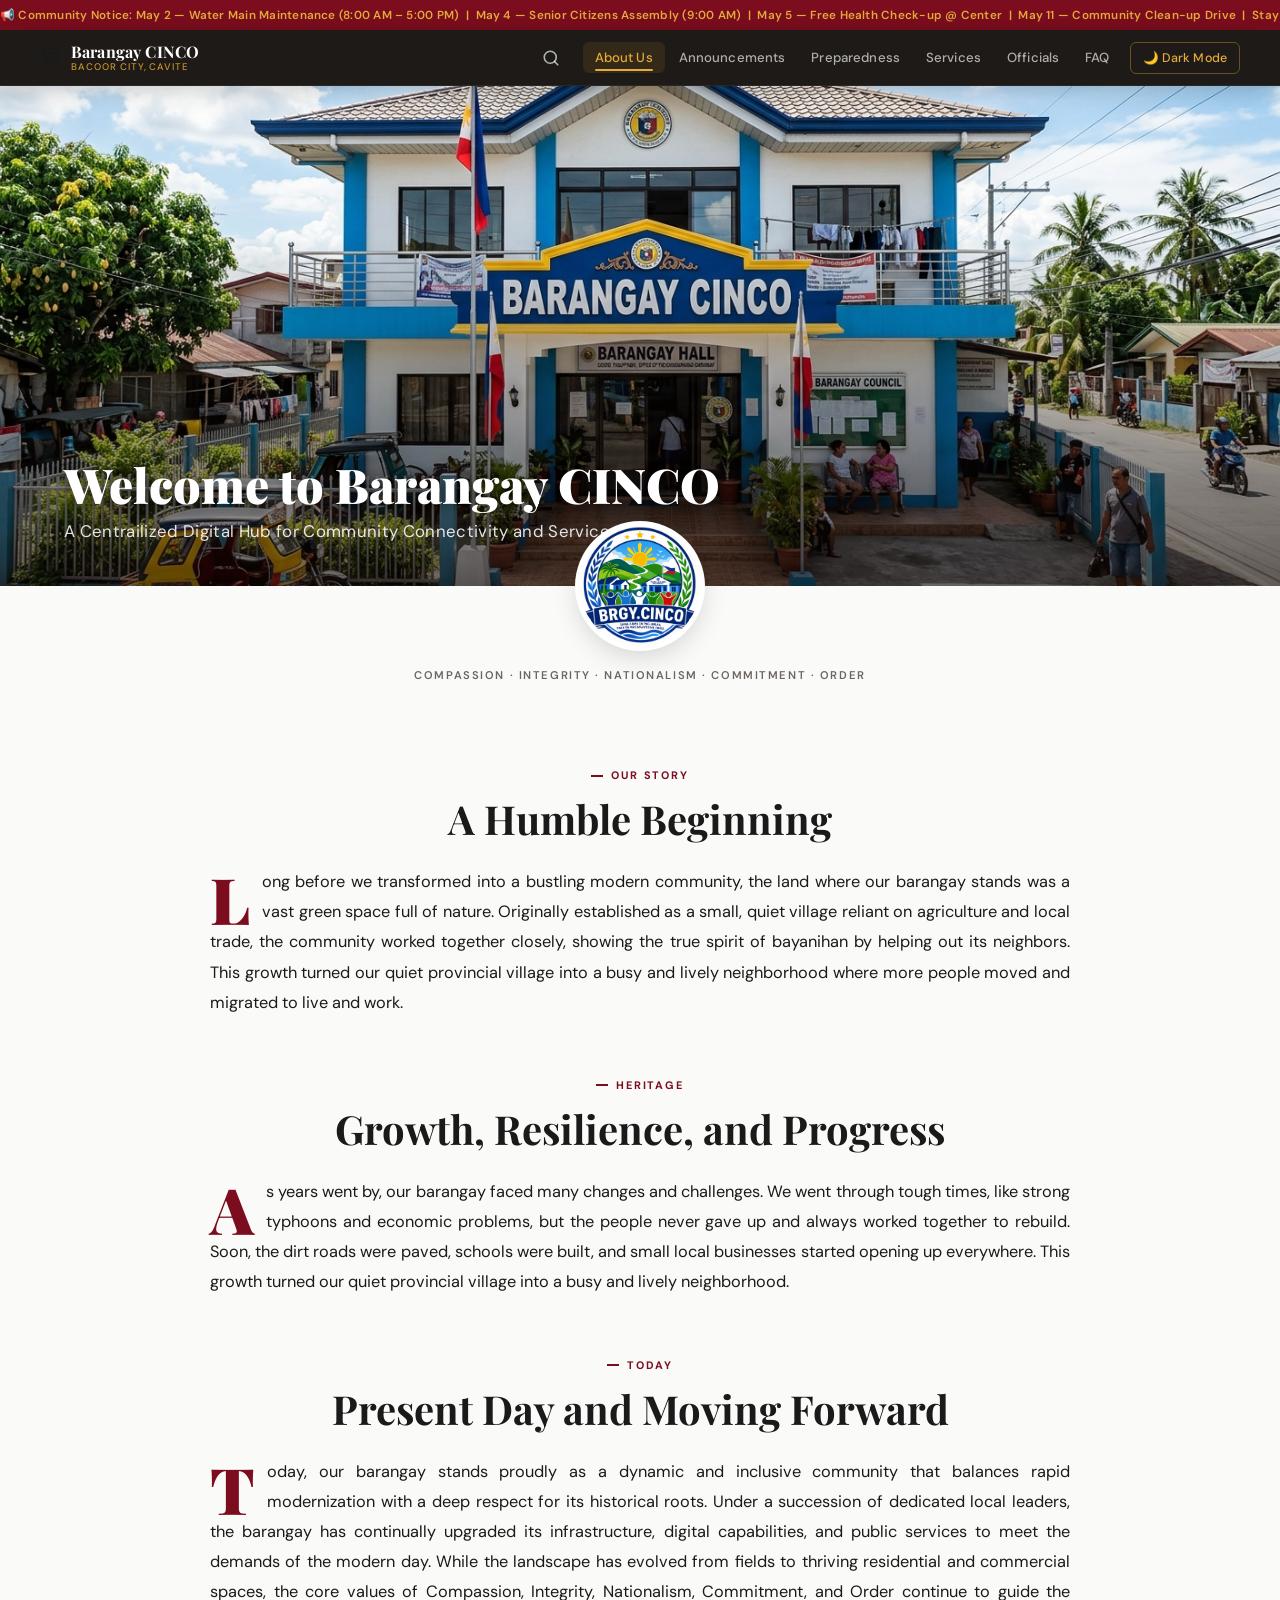
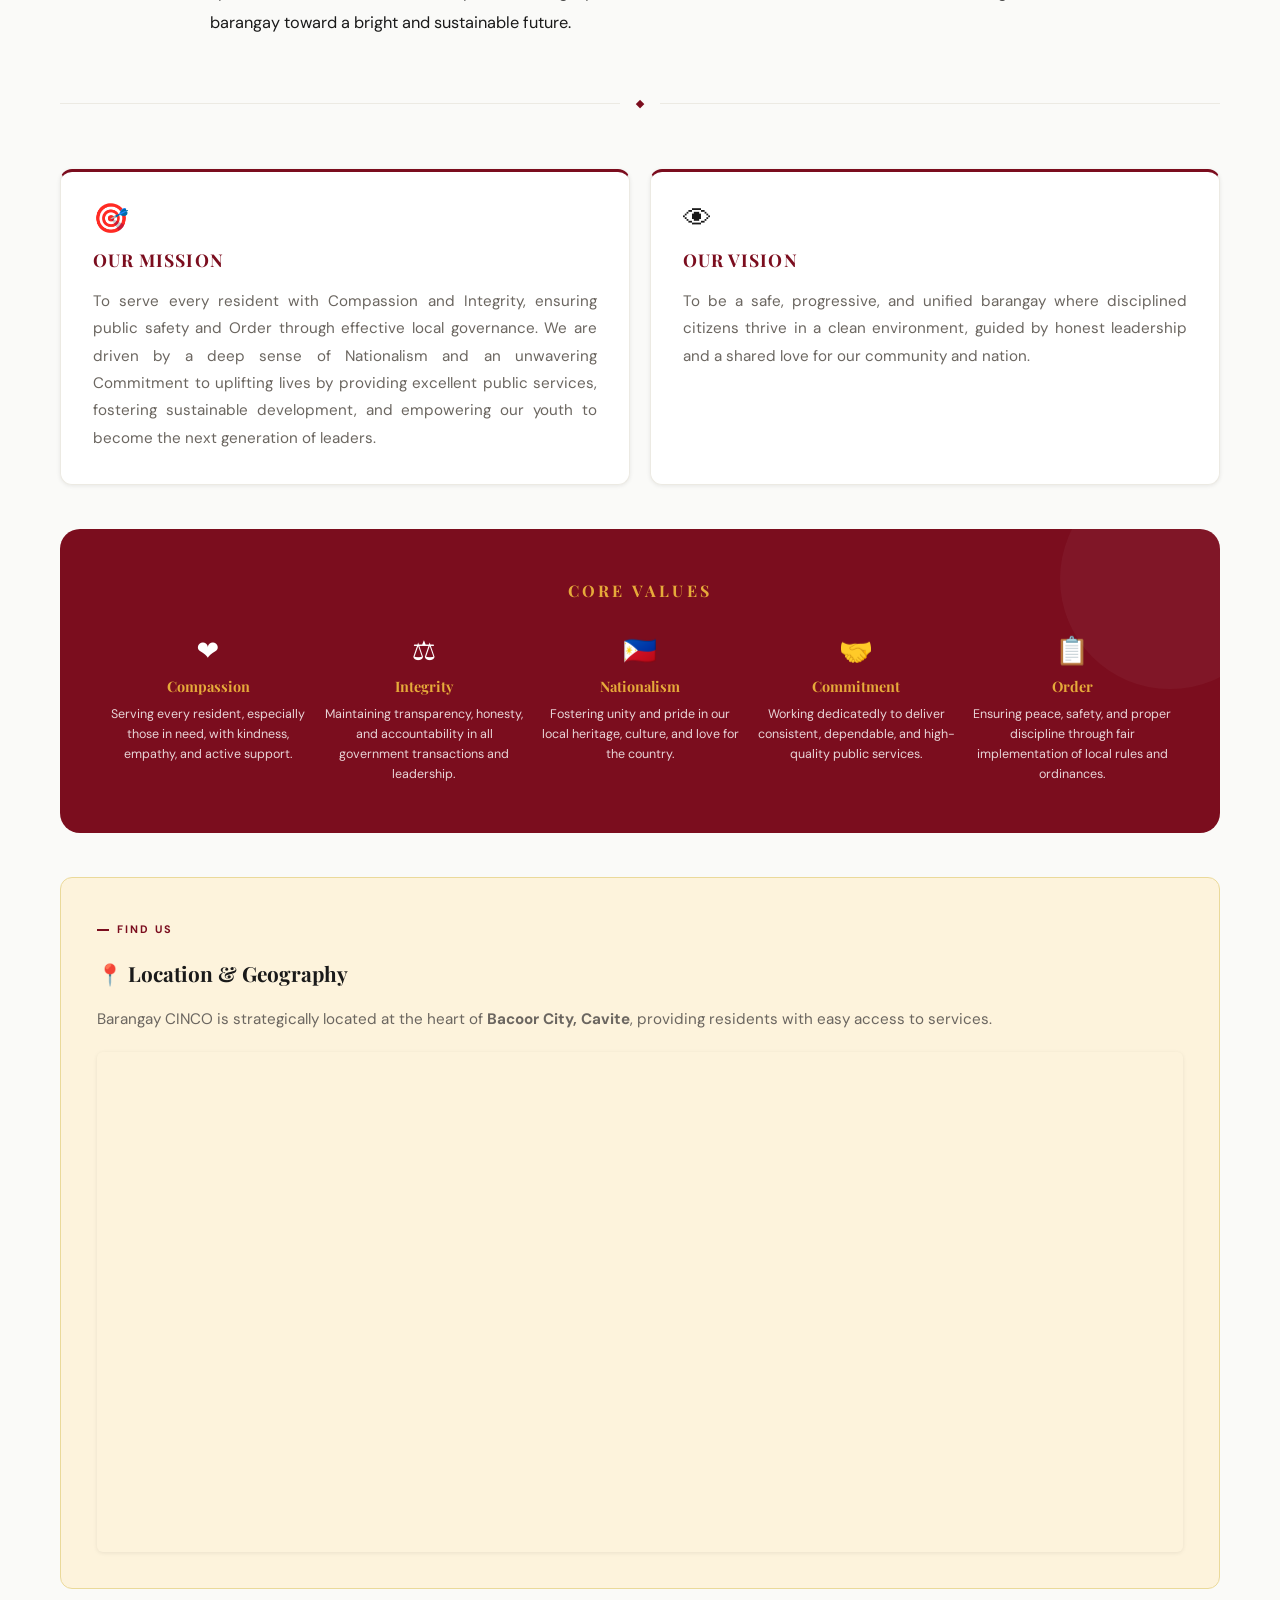
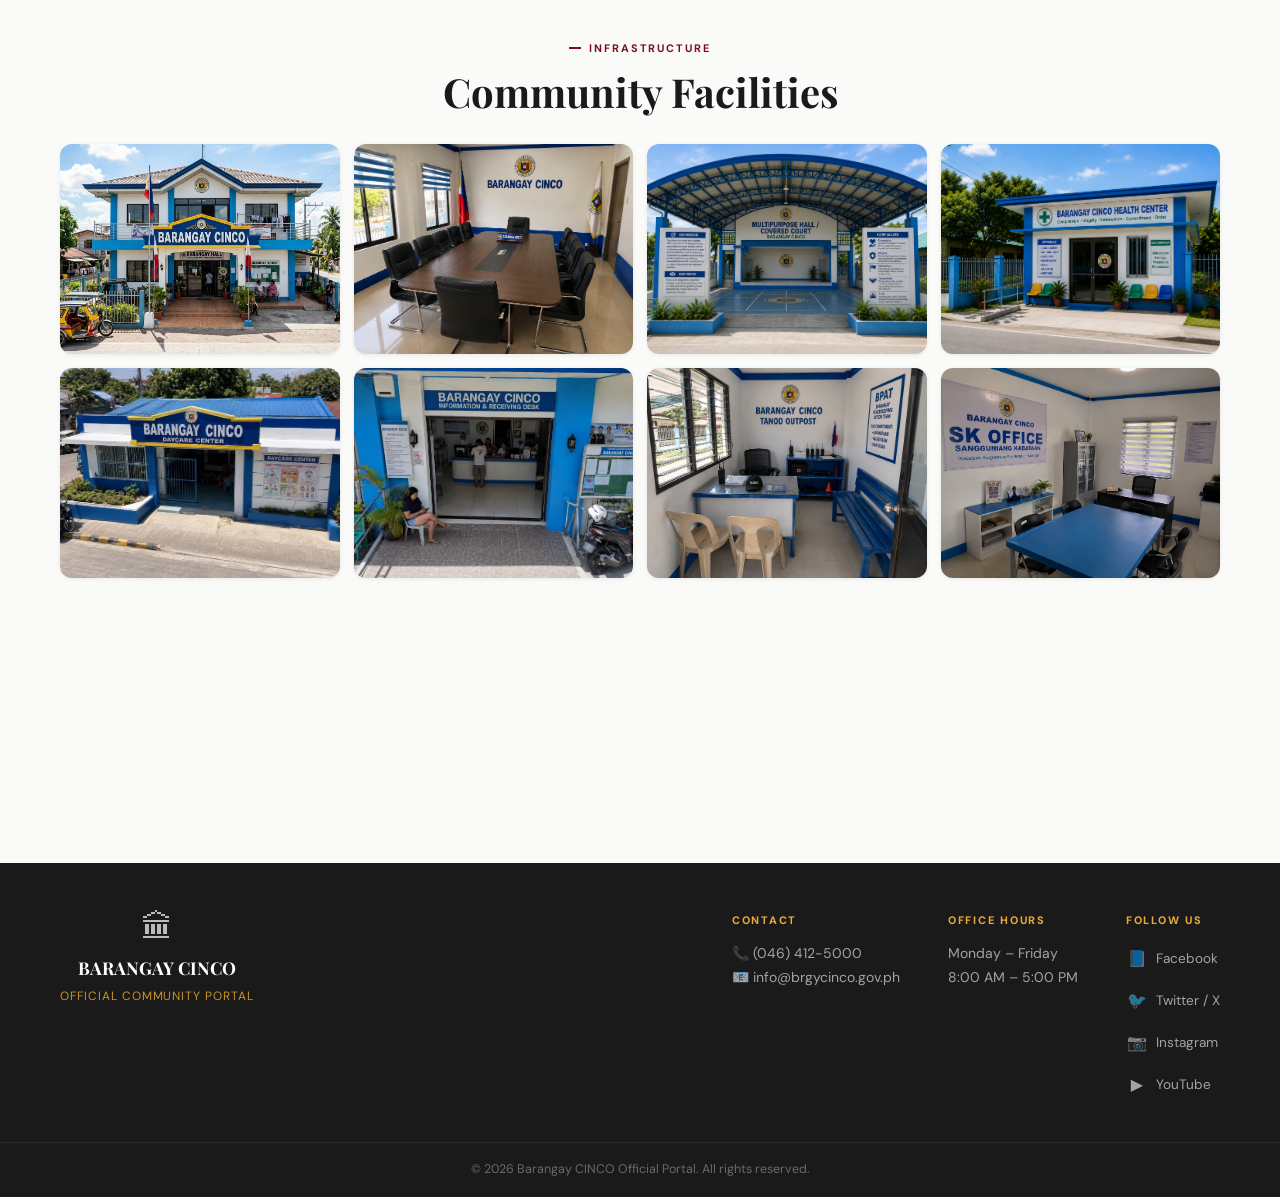
==== commit b059e8e3: "removed "actual-website" links in the images" ====
(no text change in the page or its own stylesheets)
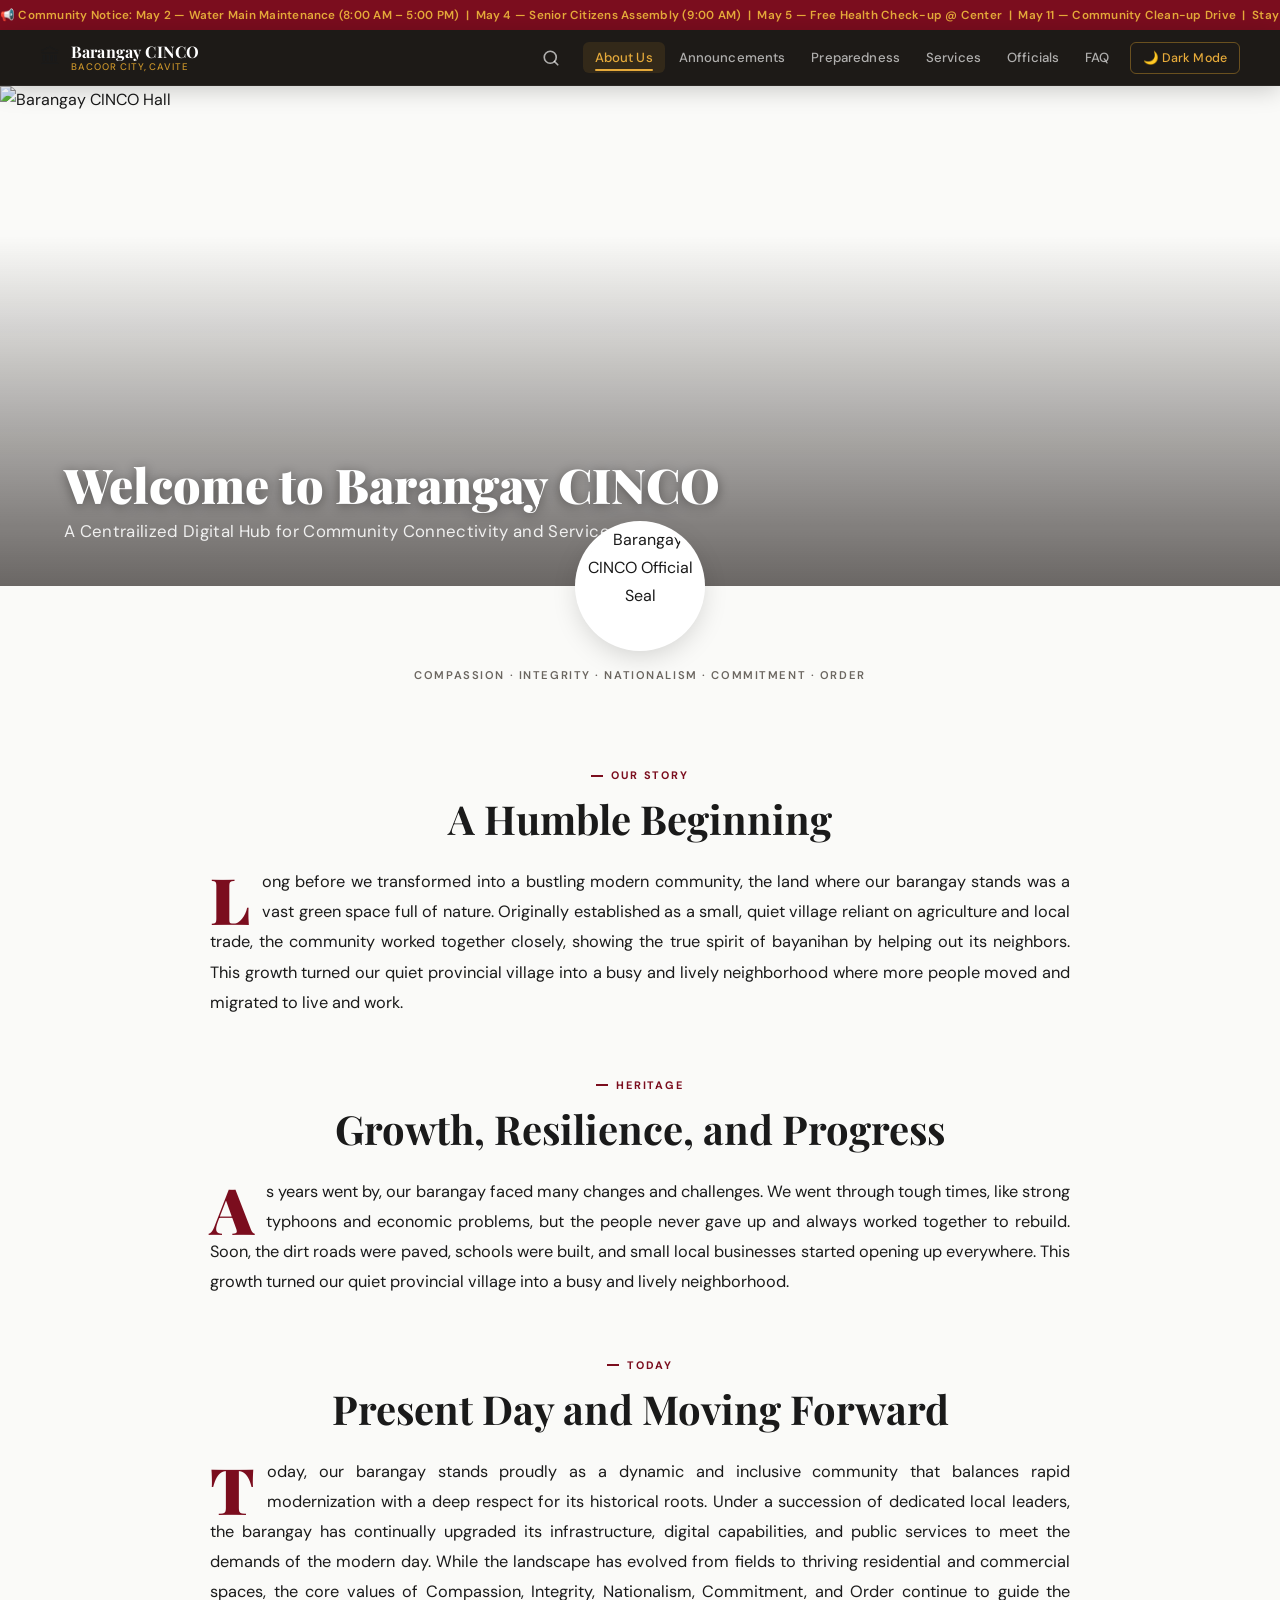
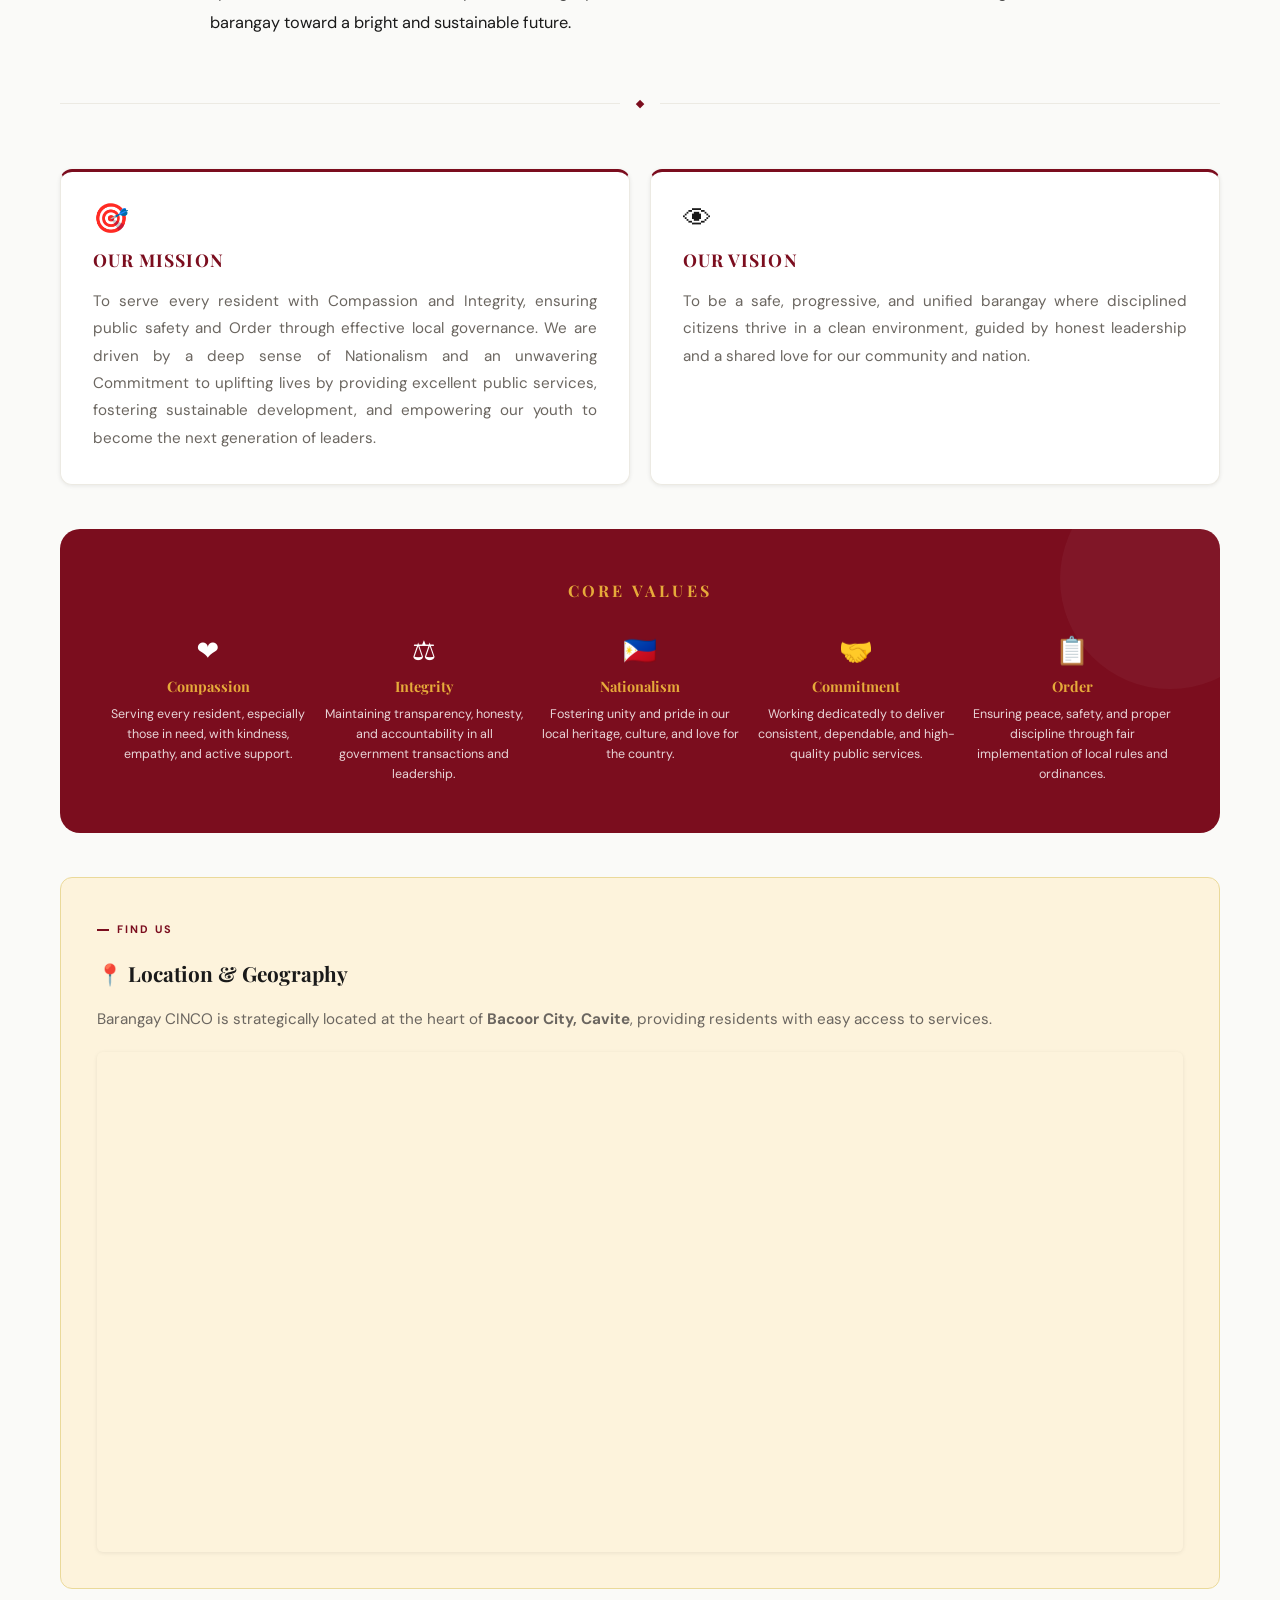
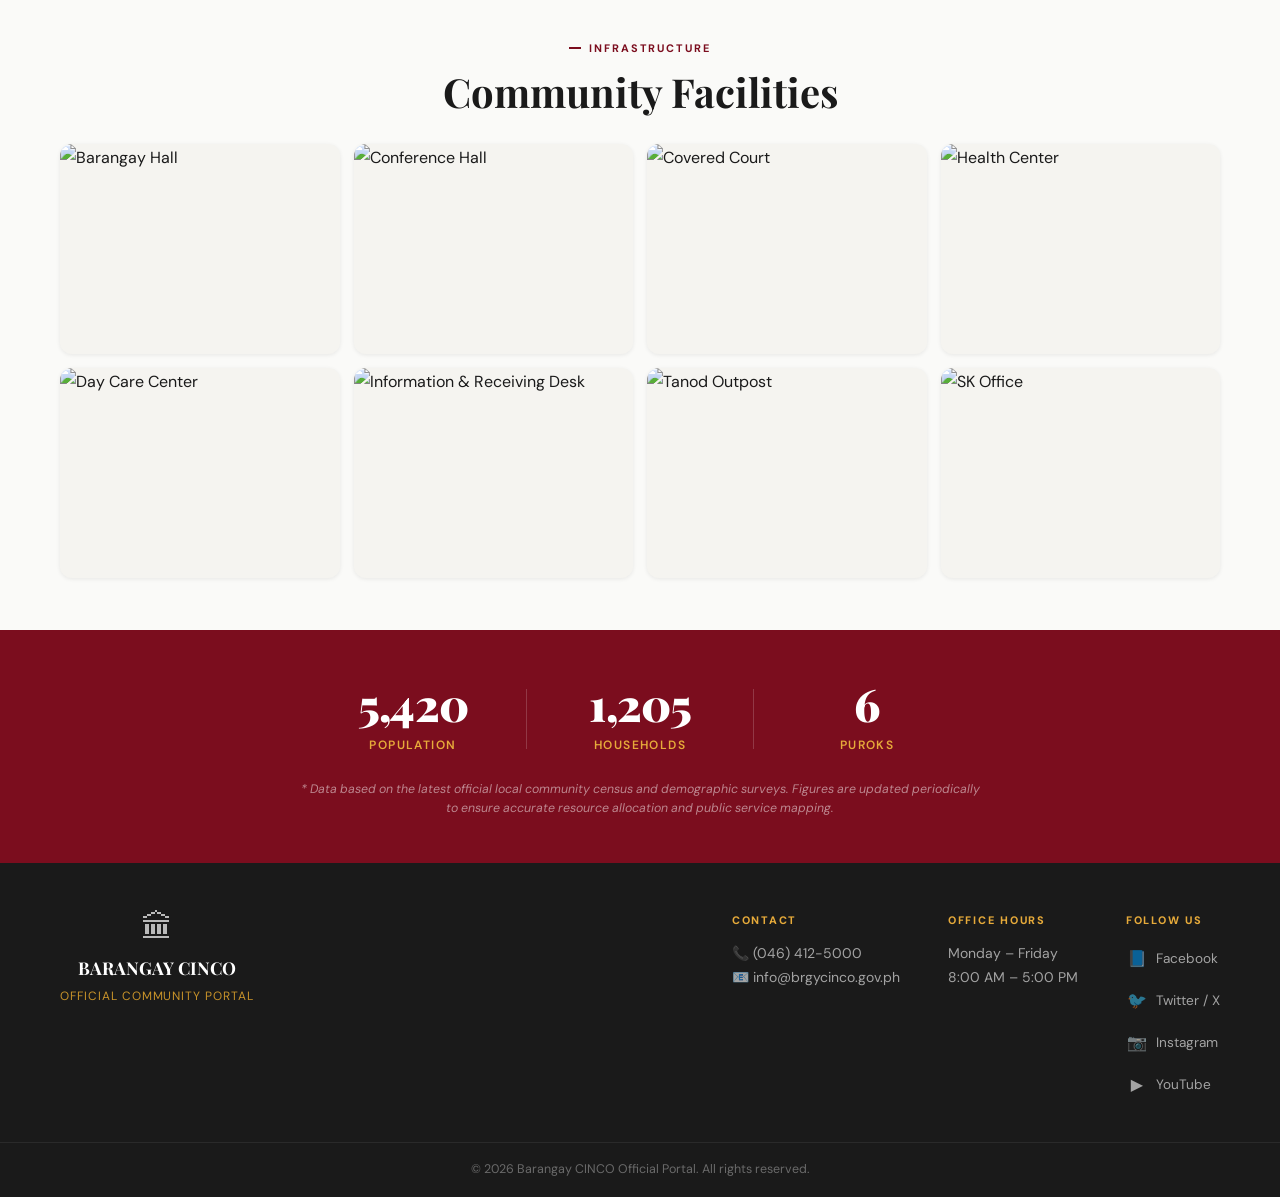
==== commit 5e09b7a3: "added via emailJS for feedbacks" ====
--- a/actual-website/home.html
+++ b/actual-website/home.html
@@ -179,7 +179,7 @@
     <article id="history" class="page-section">
         <header class="hero-section scroll-fade">
             <div class="hero-image-container">
-                <img src="Images/Barangay_hall.png" alt="Barangay CINCO Hall" class="hero-img">
+                <img src="actual-website/Images/Barangay_hall.png" alt="Barangay CINCO Hall" class="hero-img">
                 <div class="hero-overlay" aria-hidden="true"></div>
             </div>
             <div class="hero-caption">
@@ -190,7 +190,7 @@
 
         <div class="logo-overlap scroll-fade">
             <div class="logo-circle">
-                <img src="Images/Logo.png" alt="Barangay CINCO Official Seal">
+                <img src="actual-website/Images/Logo.png" alt="Barangay CINCO Official Seal">
             </div>
             <span class="sub-logo-text">Compassion · Integrity · Nationalism · Commitment · Order</span>
         </div>
@@ -294,35 +294,35 @@
                 <h2 class="main-title">Community Facilities</h2>
                 <div class="facility-grid">
                     <div class="facility-card hall show">
-                        <img src="Images/Barangay_hall.png" alt="Barangay Hall">
+                        <img src="actual-website/Images/Barangay_hall.png" alt="Barangay Hall">
                         <div class="facility-overlay"><span>Barangay Hall</span></div>
                     </div>
                     <div class="facility-card fire show">
-                        <img src="Images/Conference_hall.png" alt="Conference Hall">
+                        <img src="actual-website/Images/Conference_hall.png" alt="Conference Hall">
                         <div class="facility-overlay"><span>Conference / Session Hall</span></div>
                     </div>
                     <div class="facility-card sports show">
-                        <img src="Images/Covered_court.png" alt="Covered Court">
+                        <img src="actual-website/Images/Covered_court.png" alt="Covered Court">
                         <div class="facility-overlay"><span>Multi-Purpose Hall</span></div>
                     </div>
                     <div class="facility-card health show">
-                        <img src="Images/Health_center.png" alt="Health Center">
+                        <img src="actual-website/Images/Health_center.png" alt="Health Center">
                         <div class="facility-overlay"><span>Health Center</span></div>
                     </div>
                     <div class="facility-card amenities show">
-                        <img src="Images/Day_care.png" alt="Day Care Center">
+                        <img src="actual-website/Images/Day_care.png" alt="Day Care Center">
                         <div class="facility-overlay"><span>Day Care Center</span></div>
                     </div>
                     <div class="facility-card information show">
-                        <img src="Images/Receiving_desk.png" alt="Information & Receiving Desk">
+                        <img src="actual-website/Images/Receiving_desk.png" alt="Information & Receiving Desk">
                         <div class="facility-overlay"><span>Information &amp; Receiving Desk</span></div>
                     </div>
                     <div class="facility-card outpost show">
-                        <img src="Images/Tanod_outpost.png" alt="Tanod Outpost">
+                        <img src="actual-website/Images/Tanod_outpost.png" alt="Tanod Outpost">
                         <div class="facility-overlay"><span>Tanod Outpost / Security Office</span></div>
                     </div>
                     <div class="facility-card sk show">
-                        <img src="Images/SK_office.png" alt="SK Office">
+                        <img src="actual-website/Images/SK_office.png" alt="SK Office">
                         <div class="facility-overlay"><span>Sangguniang Kabataan (SK) Office</span></div>
                     </div>
                 </div>
@@ -379,7 +379,7 @@
                             <h3>ICYMI: Crafting the City of Bacoor Cooperative Development Plan: Adopting the Philippines Cooperative Plan 2025–2026</h3>
                             <p>The City Government of Bacoor formally moves forward with organizing localized strategic guidelines designed to boost community cooperatives, maximize financial sustainability, and integrate local progress blueprints with nationwide micro-economic goals.</p>
                             <div class="slide-img-wrap">
-                                <img src="Images/news&updates/ICYMI_Crafting the City of Bacoor Cooperative Development Plan_Adopting the Philippines Cooperative Plan_2025-2026.jpg" width="50%" height="50%" alt="Bacoor Cooperative Development Plan" class="slideshow-img">
+                                <img src="actual-website/Images/news&updates/ICYMI_Crafting the City of Bacoor Cooperative Development Plan_Adopting the Philippines Cooperative Plan_2025-2026.jpg" width="50%" height="50%" alt="Bacoor Cooperative Development Plan" class="slideshow-img">
                             </div>
                             <a href="https://bacoor.gov.ph/latest-news/68943/" target="_blank" rel="noopener noreferrer" class="news-readmore-btn">Read Official Report →</a>
                         </div>
@@ -391,7 +391,7 @@
                             <h3>Pre-Independence Day Job Fair 2026</h3>
                             <p>Local residents looking for new employment pathways are invited to participate in the upcoming career assembly. Multiple corporate and local business sectors will hold open desks for direct on-site processing and career placements.</p>
                             <div class="slide-img-wrap">
-                                <img src="Images/news&updates/Pre-Independence Day Job Fair 2026.jpg" width="50%" height="50%" alt="Pre-Independence Day Job Fair 2026" class="slideshow-img">
+                                <img src="actual-website/Images/news&updates/Pre-Independence Day Job Fair 2026.jpg" width="50%" height="50%" alt="Pre-Independence Day Job Fair 2026" class="slideshow-img">
                             </div>
                             <a href="https://bacoor.gov.ph/announcement/pre-independence-day-job-fair-2026/" target="_blank" rel="noopener noreferrer" class="news-readmore-btn">Read Official Report →</a>
                         </div>
@@ -403,7 +403,7 @@
                             <h3>Heat Index Reached 43°C in Bacoor City</h3>
                             <p>Public warning advisories are active as severe localized heat values surge across residential areas. Everyone is strongly encouraged to limit outdoor exposure, secure regular hydration, and implement necessary safety protocols against extreme temperatures.</p>
                             <div class="slide-img-wrap">
-                                <img src="Images/news&updates/Heat Index reached 43 degrees celsius in Bacoor City.jpg" alt="Heat Index Warning Bacoor City" class="slideshow-img">
+                                <img src="actual-website/Images/news&updates/Heat Index reached 43 degrees celsius in Bacoor City.jpg" alt="Heat Index Warning Bacoor City" class="slideshow-img">
                             </div>
                             <a href="https://bacoor.gov.ph/announcement/heat-index-reached-43-degrees-celsius-in-bacoor-city/" target="_blank" rel="noopener noreferrer" class="news-readmore-btn">Read Official Report →</a>
                         </div>
@@ -1581,9 +1581,9 @@
                 <p class="block-description">Click on any official's card to view their full profile and responsibilities.</p>
                 <div class="officials-grid">
 
-                    <div class="official-card" onclick="openOfficialModal('Images/Officials/Padellon.jpg','Barangay Captain','Hon. Jerald J. Padellon','Serves as the chief executive officer of the community, responsible for implementing local laws, maintaining public order, and leading the overall administration of the barangay.')" role="button" tabindex="0" aria-label="View profile of Hon. Jerald J. Padellon">
+                    <div class="official-card" onclick="openOfficialModal('actual-website/Images/Officials/Padellon.jpg','Barangay Captain','Hon. Jerald J. Padellon','Serves as the chief executive officer of the community, responsible for implementing local laws, maintaining public order, and leading the overall administration of the barangay.')" role="button" tabindex="0" aria-label="View profile of Hon. Jerald J. Padellon">
                         <div class="official-img-wrap">
-                            <img src="Images/Officials/Padellon.jpg" alt="Hon. Jerald J. Padellon" class="official-image" loading="lazy">
+                            <img src="actual-website/Images/Officials/Padellon.jpg" alt="Hon. Jerald J. Padellon" class="official-image" loading="lazy">
                             <div class="official-img-overlay" aria-hidden="true"><span>View Profile</span></div>
                         </div>
                         <div class="official-info">
@@ -1593,9 +1593,9 @@
                         </div>
                     </div>
 
-                    <div class="official-card" onclick="openOfficialModal('Images/Officials/Quimpano.jpg','Barangay Kagawad','Hon. Christian Mark B. Quimpano','Acts as a legislative member of the council, focusing on creating local ordinances and heading specific committees such as health, education, or infrastructure.')" role="button" tabindex="0" aria-label="View profile of Hon. Christian Mark B. Quimpano">
+                    <div class="official-card" onclick="openOfficialModal('actual-website/Images/Officials/Quimpano.jpg','Barangay Kagawad','Hon. Christian Mark B. Quimpano','Acts as a legislative member of the council, focusing on creating local ordinances and heading specific committees such as health, education, or infrastructure.')" role="button" tabindex="0" aria-label="View profile of Hon. Christian Mark B. Quimpano">
                         <div class="official-img-wrap">
-                            <img src="Images/Officials/Quimpano.jpg" alt="Hon. Christian Mark B. Quimpano" class="official-image" loading="lazy">
+                            <img src="actual-website/Images/Officials/Quimpano.jpg" alt="Hon. Christian Mark B. Quimpano" class="official-image" loading="lazy">
                             <div class="official-img-overlay" aria-hidden="true"><span>View Profile</span></div>
                         </div>
                         <div class="official-info">
@@ -1605,9 +1605,9 @@
                         </div>
                     </div>
 
-                    <div class="official-card" onclick="openOfficialModal('Images/Officials/Javinez.jpg','SK Chairperson','Hon. Princess Angel T. Javinez','Leads the youth council and manages community programs specifically designed to promote the social, cultural, and physical development of young residents.')" role="button" tabindex="0" aria-label="View profile of Hon. Princess Angel T. Javinez">
+                    <div class="official-card" onclick="openOfficialModal('actual-website/Images/Officials/Javinez.jpg','SK Chairperson','Hon. Princess Angel T. Javinez','Leads the youth council and manages community programs specifically designed to promote the social, cultural, and physical development of young residents.')" role="button" tabindex="0" aria-label="View profile of Hon. Princess Angel T. Javinez">
                         <div class="official-img-wrap">
-                            <img src="Images/Officials/Javinez.jpg" alt="Hon. Princess Angel T. Javinez" class="official-image" loading="lazy">
+                            <img src="actual-website/Images/Officials/Javinez.jpg" alt="Hon. Princess Angel T. Javinez" class="official-image" loading="lazy">
                             <div class="official-img-overlay" aria-hidden="true"><span>View Profile</span></div>
                         </div>
                         <div class="official-info">
@@ -1617,9 +1617,9 @@
                         </div>
                     </div>
 
-                    <div class="official-card" onclick="openOfficialModal('Images/Officials/Alao.jpg','Barangay Secretary','Hon. Mae B. Alao','Handles the official records of the community, prepares meeting minutes, and manages the documentation needed for certificates and clearances.')" role="button" tabindex="0" aria-label="View profile of Hon. Mae B. Alao">
+                    <div class="official-card" onclick="openOfficialModal('actual-website/Images/Officials/Alao.jpg','Barangay Secretary','Hon. Mae B. Alao','Handles the official records of the community, prepares meeting minutes, and manages the documentation needed for certificates and clearances.')" role="button" tabindex="0" aria-label="View profile of Hon. Mae B. Alao">
                         <div class="official-img-wrap">
-                            <img src="Images/Officials/Alao.jpg" alt="Hon. Mae B. Alao" class="official-image" loading="lazy">
+                            <img src="actual-website/Images/Officials/Alao.jpg" alt="Hon. Mae B. Alao" class="official-image" loading="lazy">
                             <div class="official-img-overlay" aria-hidden="true"><span>View Profile</span></div>
                         </div>
                         <div class="official-info">
@@ -1629,9 +1629,9 @@
                         </div>
                     </div>
 
-                    <div class="official-card" onclick="openOfficialModal('Images/Officials/Fortuna.jpeg','Barangay Treasurer','Hon. Eddieson H. Fortuna','Manages the barangay\u2019s budget and finances, including the collection of fees and the proper disbursement of funds for community projects.')" role="button" tabindex="0" aria-label="View profile of Hon. Eddieson H. Fortuna">
+                    <div class="official-card" onclick="openOfficialModal('actual-website/Images/Officials/Fortuna.jpeg','Barangay Treasurer','Hon. Eddieson H. Fortuna','Manages the barangay\u2019s budget and finances, including the collection of fees and the proper disbursement of funds for community projects.')" role="button" tabindex="0" aria-label="View profile of Hon. Eddieson H. Fortuna">
                         <div class="official-img-wrap">
-                            <img src="Images/Officials/Fortuna.jpeg" alt="Hon. Eddieson H. Fortuna" class="official-image" loading="lazy">
+                            <img src="actual-website/Images/Officials/Fortuna.jpeg" alt="Hon. Eddieson H. Fortuna" class="official-image" loading="lazy">
                             <div class="official-img-overlay" aria-hidden="true"><span>View Profile</span></div>
                         </div>
                         <div class="official-info">
@@ -1750,6 +1750,19 @@
         </div>
     </footer>
 
+    <!-- ===== EMAILJS CDN — Required for contact form email sending ===== -->
+    <!-- EmailJS allows sending emails directly from JavaScript, no backend needed -->
+    <script src="https://cdn.jsdelivr.net/npm/@emailjs/browser@4/dist/email.min.js"></script>
+
+    <!-- Initialize EmailJS with the public key immediately (before defer scripts run) -->
+    <script>
+        // Initialize EmailJS with Barangay CINCO's public key
+        // This must run before any emailjs.send() calls
+        (function () {
+            emailjs.init({ publicKey: 'S-jDeoijBJnwV0FO-' });
+        })();
+    </script>
+
     <script src="javascript.js" defer></script>
 </body>
 </html>
--- a/actual-website/style.css
+++ b/actual-website/style.css
@@ -3646,4 +3646,37 @@
     .nav-subtitle { display: none; }
     .officials-grid { grid-template-columns: 1fr; }
     .timeslot-grid  { grid-template-columns: repeat(2, 1fr); }
+}
+
+/* ============================================================
+   EMAILJS INTEGRATION — Submit Button Loading & Error States
+   Added for EmailJS contact form integration
+============================================================ */
+
+/* Loading/disabled state for the submit button while EmailJS sends */
+.submit-btn:disabled {
+    opacity: 0.75;
+    cursor: not-allowed;
+    pointer-events: none;
+    background: var(--maroon, #7b0d1e);
+}
+
+/* Spinner animation for the sending state icon */
+.submit-btn:disabled svg {
+    animation: emailjs-spin 0.9s linear infinite;
+}
+
+@keyframes emailjs-spin {
+    from { transform: rotate(0deg); }
+    to   { transform: rotate(360deg); }
+}
+
+/* Mobile responsive: error toast full-width */
+@media (max-width: 480px) {
+    #emailErrorToast {
+        bottom: 16px !important;
+        right: 12px !important;
+        left: 12px !important;
+        max-width: 100% !important;
+    }
 }
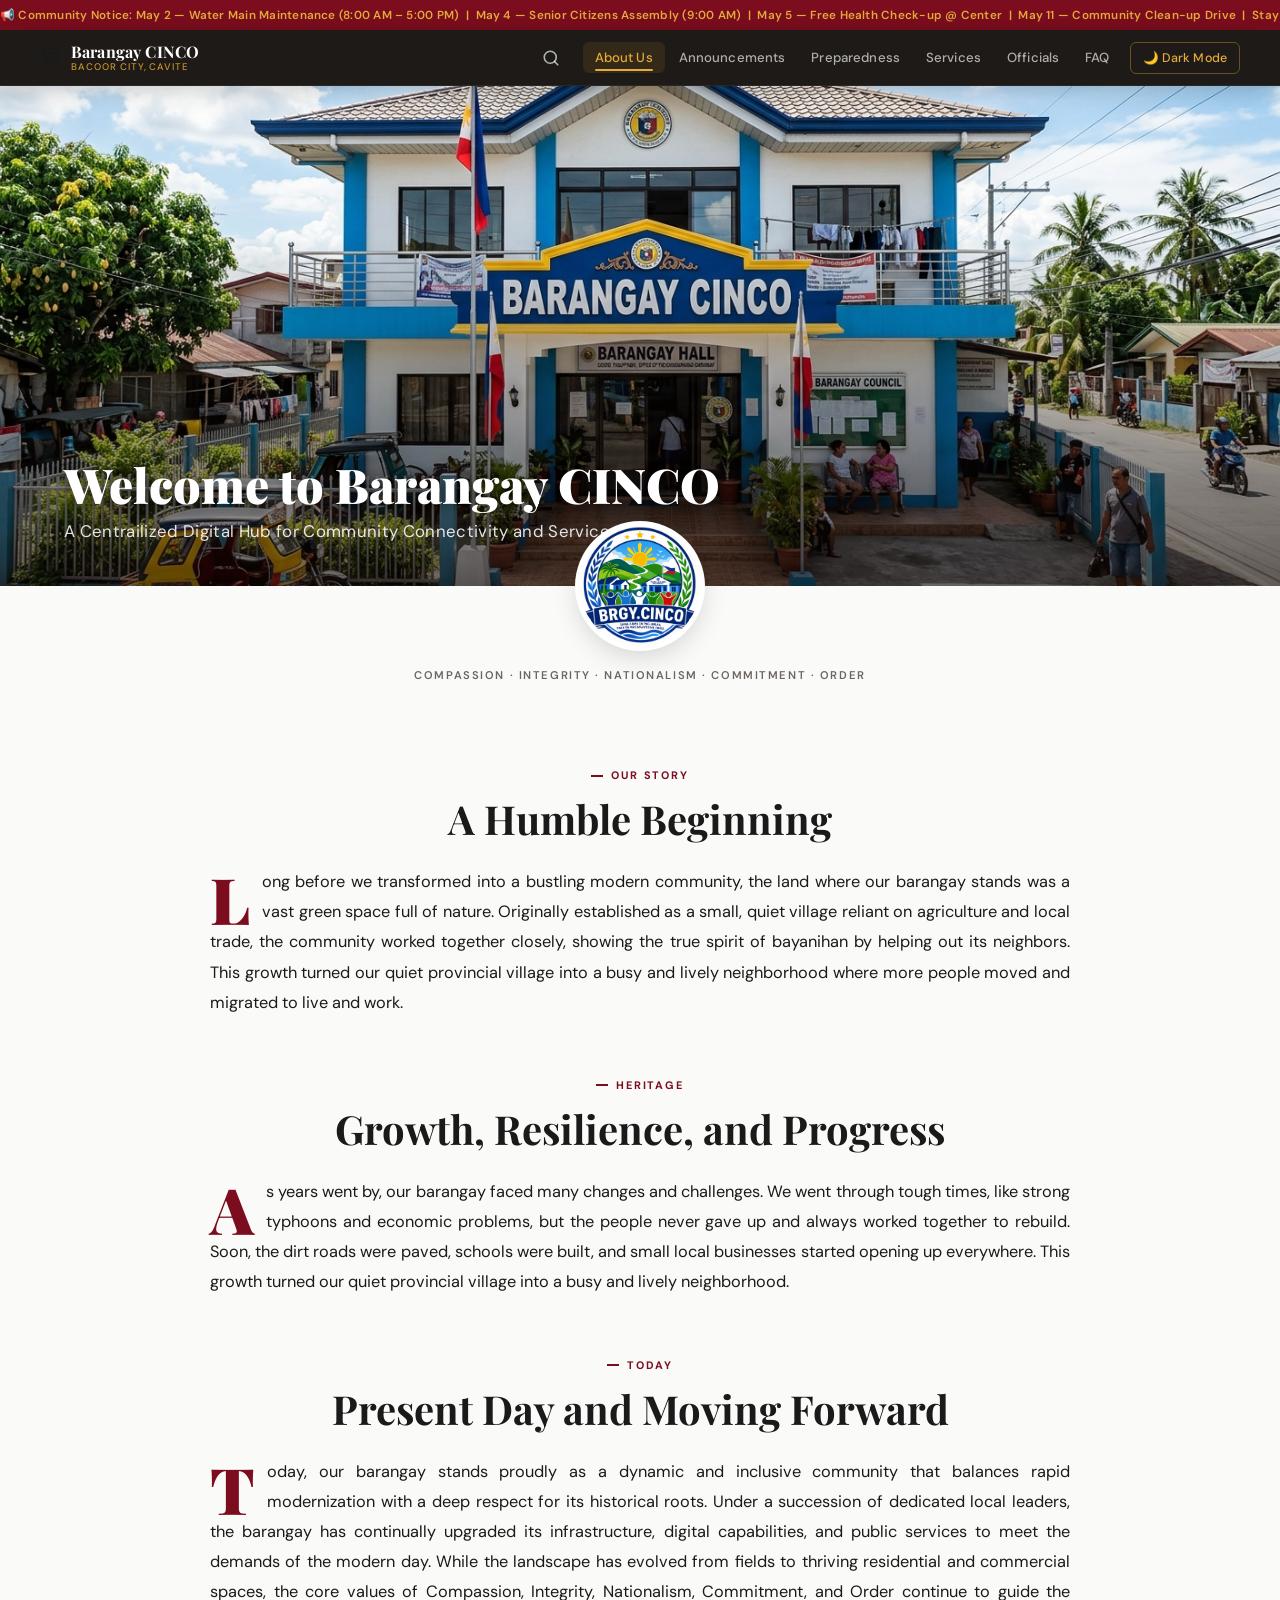
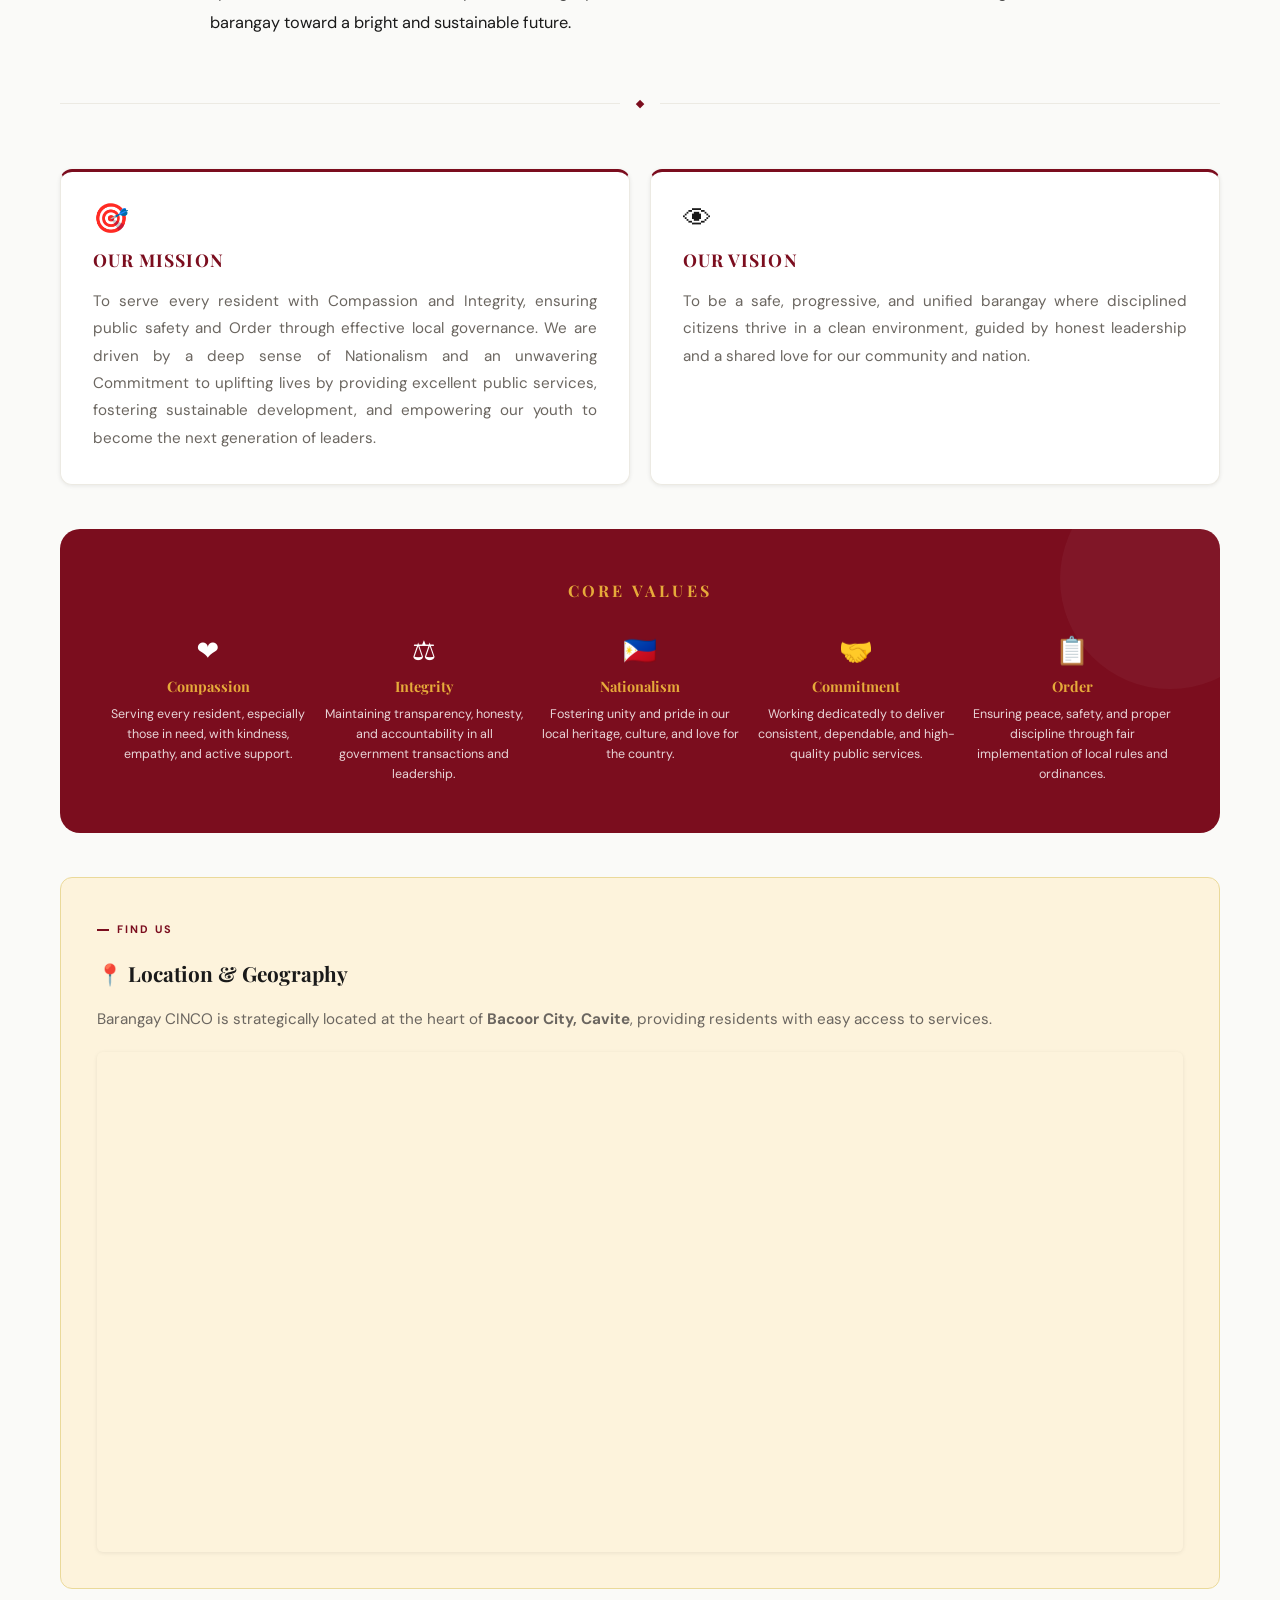
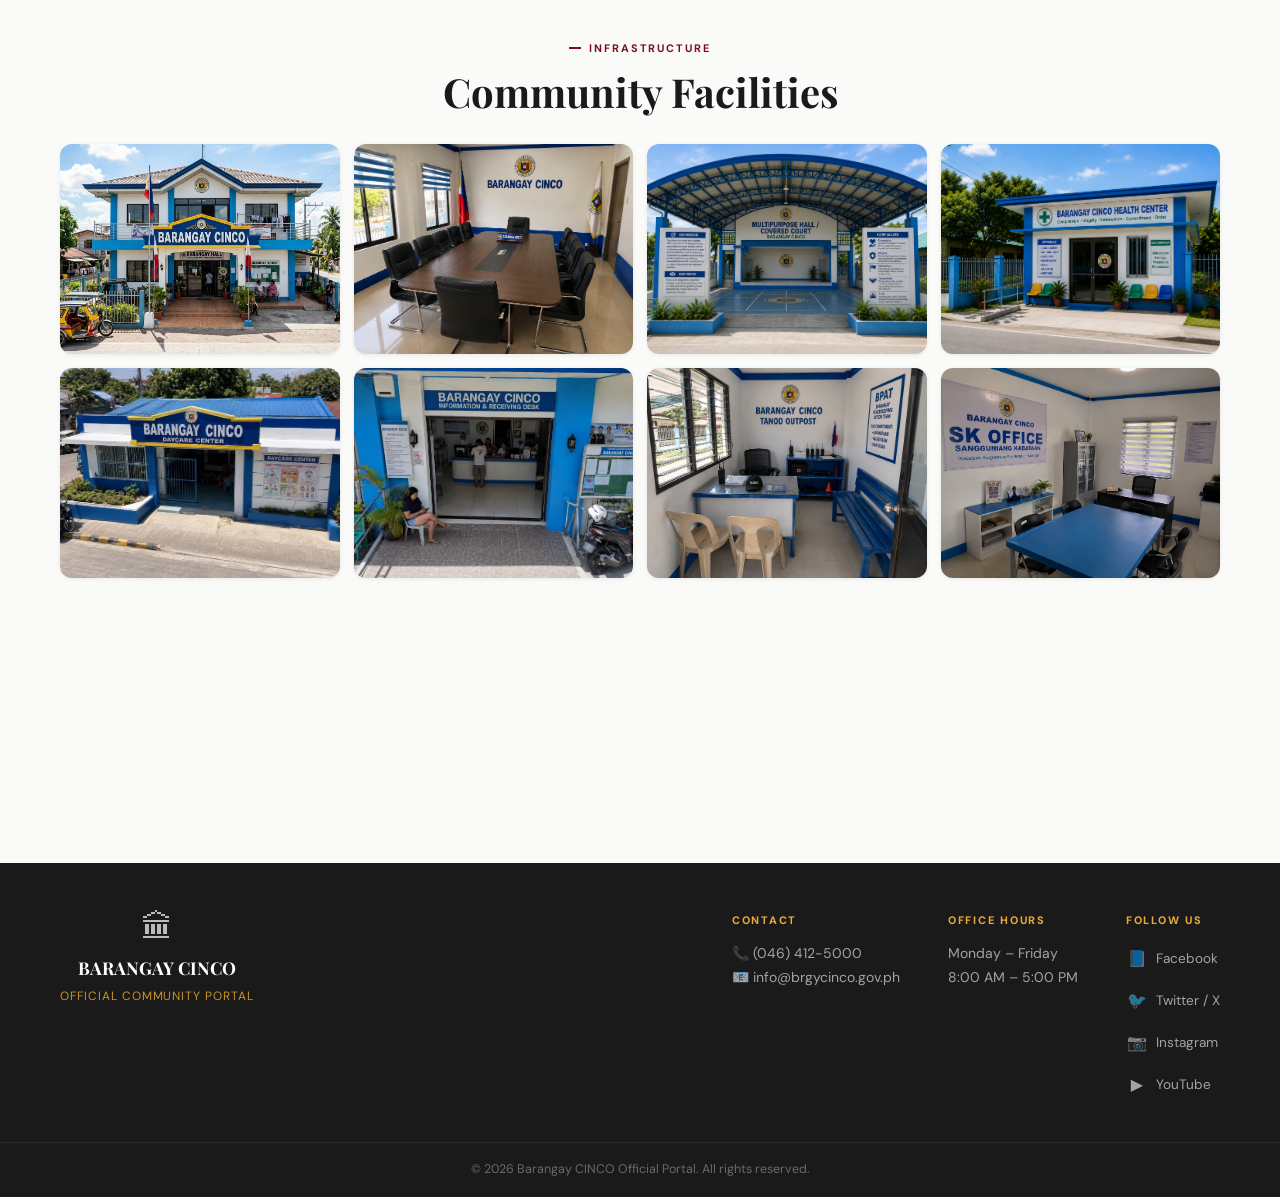
==== commit 951de857: "make the image work/edit emailJS to work" ====
--- a/actual-website/home.html
+++ b/actual-website/home.html
@@ -179,7 +179,7 @@
     <article id="history" class="page-section">
         <header class="hero-section scroll-fade">
             <div class="hero-image-container">
-                <img src="actual-website/Images/Barangay_hall.png" alt="Barangay CINCO Hall" class="hero-img">
+                <img src="Images/Barangay_hall.png" alt="Barangay CINCO Hall" class="hero-img">
                 <div class="hero-overlay" aria-hidden="true"></div>
             </div>
             <div class="hero-caption">
@@ -190,7 +190,7 @@
 
         <div class="logo-overlap scroll-fade">
             <div class="logo-circle">
-                <img src="actual-website/Images/Logo.png" alt="Barangay CINCO Official Seal">
+                <img src="Images/Logo.png" alt="Barangay CINCO Official Seal">
             </div>
             <span class="sub-logo-text">Compassion · Integrity · Nationalism · Commitment · Order</span>
         </div>
@@ -294,35 +294,35 @@
                 <h2 class="main-title">Community Facilities</h2>
                 <div class="facility-grid">
                     <div class="facility-card hall show">
-                        <img src="actual-website/Images/Barangay_hall.png" alt="Barangay Hall">
+                        <img src="Images/Barangay_hall.png" alt="Barangay Hall">
                         <div class="facility-overlay"><span>Barangay Hall</span></div>
                     </div>
                     <div class="facility-card fire show">
-                        <img src="actual-website/Images/Conference_hall.png" alt="Conference Hall">
+                        <img src="Images/Conference_hall.png" alt="Conference Hall">
                         <div class="facility-overlay"><span>Conference / Session Hall</span></div>
                     </div>
                     <div class="facility-card sports show">
-                        <img src="actual-website/Images/Covered_court.png" alt="Covered Court">
+                        <img src="Images/Covered_court.png" alt="Covered Court">
                         <div class="facility-overlay"><span>Multi-Purpose Hall</span></div>
                     </div>
                     <div class="facility-card health show">
-                        <img src="actual-website/Images/Health_center.png" alt="Health Center">
+                        <img src="Images/Health_center.png" alt="Health Center">
                         <div class="facility-overlay"><span>Health Center</span></div>
                     </div>
                     <div class="facility-card amenities show">
-                        <img src="actual-website/Images/Day_care.png" alt="Day Care Center">
+                        <img src="Images/Day_care.png" alt="Day Care Center">
                         <div class="facility-overlay"><span>Day Care Center</span></div>
                     </div>
                     <div class="facility-card information show">
-                        <img src="actual-website/Images/Receiving_desk.png" alt="Information & Receiving Desk">
+                        <img src="Images/Receiving_desk.png" alt="Information & Receiving Desk">
                         <div class="facility-overlay"><span>Information &amp; Receiving Desk</span></div>
                     </div>
                     <div class="facility-card outpost show">
-                        <img src="actual-website/Images/Tanod_outpost.png" alt="Tanod Outpost">
+                        <img src="Images/Tanod_outpost.png" alt="Tanod Outpost">
                         <div class="facility-overlay"><span>Tanod Outpost / Security Office</span></div>
                     </div>
                     <div class="facility-card sk show">
-                        <img src="actual-website/Images/SK_office.png" alt="SK Office">
+                        <img src="Images/SK_office.png" alt="SK Office">
                         <div class="facility-overlay"><span>Sangguniang Kabataan (SK) Office</span></div>
                     </div>
                 </div>
@@ -379,7 +379,7 @@
                             <h3>ICYMI: Crafting the City of Bacoor Cooperative Development Plan: Adopting the Philippines Cooperative Plan 2025–2026</h3>
                             <p>The City Government of Bacoor formally moves forward with organizing localized strategic guidelines designed to boost community cooperatives, maximize financial sustainability, and integrate local progress blueprints with nationwide micro-economic goals.</p>
                             <div class="slide-img-wrap">
-                                <img src="actual-website/Images/news&updates/ICYMI_Crafting the City of Bacoor Cooperative Development Plan_Adopting the Philippines Cooperative Plan_2025-2026.jpg" width="50%" height="50%" alt="Bacoor Cooperative Development Plan" class="slideshow-img">
+                                <img src="Images/news&updates/ICYMI_Crafting the City of Bacoor Cooperative Development Plan_Adopting the Philippines Cooperative Plan_2025-2026.jpg" width="50%" height="50%" alt="Bacoor Cooperative Development Plan" class="slideshow-img">
                             </div>
                             <a href="https://bacoor.gov.ph/latest-news/68943/" target="_blank" rel="noopener noreferrer" class="news-readmore-btn">Read Official Report →</a>
                         </div>
@@ -391,7 +391,7 @@
                             <h3>Pre-Independence Day Job Fair 2026</h3>
                             <p>Local residents looking for new employment pathways are invited to participate in the upcoming career assembly. Multiple corporate and local business sectors will hold open desks for direct on-site processing and career placements.</p>
                             <div class="slide-img-wrap">
-                                <img src="actual-website/Images/news&updates/Pre-Independence Day Job Fair 2026.jpg" width="50%" height="50%" alt="Pre-Independence Day Job Fair 2026" class="slideshow-img">
+                                <img src="Images/news&updates/Pre-Independence Day Job Fair 2026.jpg" width="50%" height="50%" alt="Pre-Independence Day Job Fair 2026" class="slideshow-img">
                             </div>
                             <a href="https://bacoor.gov.ph/announcement/pre-independence-day-job-fair-2026/" target="_blank" rel="noopener noreferrer" class="news-readmore-btn">Read Official Report →</a>
                         </div>
@@ -403,7 +403,7 @@
                             <h3>Heat Index Reached 43°C in Bacoor City</h3>
                             <p>Public warning advisories are active as severe localized heat values surge across residential areas. Everyone is strongly encouraged to limit outdoor exposure, secure regular hydration, and implement necessary safety protocols against extreme temperatures.</p>
                             <div class="slide-img-wrap">
-                                <img src="actual-website/Images/news&updates/Heat Index reached 43 degrees celsius in Bacoor City.jpg" alt="Heat Index Warning Bacoor City" class="slideshow-img">
+                                <img src="Images/news&updates/Heat Index reached 43 degrees celsius in Bacoor City.jpg" alt="Heat Index Warning Bacoor City" class="slideshow-img">
                             </div>
                             <a href="https://bacoor.gov.ph/announcement/heat-index-reached-43-degrees-celsius-in-bacoor-city/" target="_blank" rel="noopener noreferrer" class="news-readmore-btn">Read Official Report →</a>
                         </div>
@@ -1581,9 +1581,9 @@
                 <p class="block-description">Click on any official's card to view their full profile and responsibilities.</p>
                 <div class="officials-grid">
 
-                    <div class="official-card" onclick="openOfficialModal('actual-website/Images/Officials/Padellon.jpg','Barangay Captain','Hon. Jerald J. Padellon','Serves as the chief executive officer of the community, responsible for implementing local laws, maintaining public order, and leading the overall administration of the barangay.')" role="button" tabindex="0" aria-label="View profile of Hon. Jerald J. Padellon">
+                    <div class="official-card" onclick="openOfficialModal('Images/Officials/Padellon.jpg','Barangay Captain','Hon. Jerald J. Padellon','Serves as the chief executive officer of the community, responsible for implementing local laws, maintaining public order, and leading the overall administration of the barangay.')" role="button" tabindex="0" aria-label="View profile of Hon. Jerald J. Padellon">
                         <div class="official-img-wrap">
-                            <img src="actual-website/Images/Officials/Padellon.jpg" alt="Hon. Jerald J. Padellon" class="official-image" loading="lazy">
+                            <img src="Images/Officials/Padellon.jpg" alt="Hon. Jerald J. Padellon" class="official-image" loading="lazy">
                             <div class="official-img-overlay" aria-hidden="true"><span>View Profile</span></div>
                         </div>
                         <div class="official-info">
@@ -1593,9 +1593,9 @@
                         </div>
                     </div>
 
-                    <div class="official-card" onclick="openOfficialModal('actual-website/Images/Officials/Quimpano.jpg','Barangay Kagawad','Hon. Christian Mark B. Quimpano','Acts as a legislative member of the council, focusing on creating local ordinances and heading specific committees such as health, education, or infrastructure.')" role="button" tabindex="0" aria-label="View profile of Hon. Christian Mark B. Quimpano">
+                    <div class="official-card" onclick="openOfficialModal('Images/Officials/Quimpano.jpg','Barangay Kagawad','Hon. Christian Mark B. Quimpano','Acts as a legislative member of the council, focusing on creating local ordinances and heading specific committees such as health, education, or infrastructure.')" role="button" tabindex="0" aria-label="View profile of Hon. Christian Mark B. Quimpano">
                         <div class="official-img-wrap">
-                            <img src="actual-website/Images/Officials/Quimpano.jpg" alt="Hon. Christian Mark B. Quimpano" class="official-image" loading="lazy">
+                            <img src="Images/Officials/Quimpano.jpg" alt="Hon. Christian Mark B. Quimpano" class="official-image" loading="lazy">
                             <div class="official-img-overlay" aria-hidden="true"><span>View Profile</span></div>
                         </div>
                         <div class="official-info">
@@ -1605,9 +1605,9 @@
                         </div>
                     </div>
 
-                    <div class="official-card" onclick="openOfficialModal('actual-website/Images/Officials/Javinez.jpg','SK Chairperson','Hon. Princess Angel T. Javinez','Leads the youth council and manages community programs specifically designed to promote the social, cultural, and physical development of young residents.')" role="button" tabindex="0" aria-label="View profile of Hon. Princess Angel T. Javinez">
+                    <div class="official-card" onclick="openOfficialModal('Images/Officials/Javinez.jpg','SK Chairperson','Hon. Princess Angel T. Javinez','Leads the youth council and manages community programs specifically designed to promote the social, cultural, and physical development of young residents.')" role="button" tabindex="0" aria-label="View profile of Hon. Princess Angel T. Javinez">
                         <div class="official-img-wrap">
-                            <img src="actual-website/Images/Officials/Javinez.jpg" alt="Hon. Princess Angel T. Javinez" class="official-image" loading="lazy">
+                            <img src="Images/Officials/Javinez.jpg" alt="Hon. Princess Angel T. Javinez" class="official-image" loading="lazy">
                             <div class="official-img-overlay" aria-hidden="true"><span>View Profile</span></div>
                         </div>
                         <div class="official-info">
@@ -1617,9 +1617,9 @@
                         </div>
                     </div>
 
-                    <div class="official-card" onclick="openOfficialModal('actual-website/Images/Officials/Alao.jpg','Barangay Secretary','Hon. Mae B. Alao','Handles the official records of the community, prepares meeting minutes, and manages the documentation needed for certificates and clearances.')" role="button" tabindex="0" aria-label="View profile of Hon. Mae B. Alao">
+                    <div class="official-card" onclick="openOfficialModal('Images/Officials/Alao.jpg','Barangay Secretary','Hon. Mae B. Alao','Handles the official records of the community, prepares meeting minutes, and manages the documentation needed for certificates and clearances.')" role="button" tabindex="0" aria-label="View profile of Hon. Mae B. Alao">
                         <div class="official-img-wrap">
-                            <img src="actual-website/Images/Officials/Alao.jpg" alt="Hon. Mae B. Alao" class="official-image" loading="lazy">
+                            <img src="Images/Officials/Alao.jpg" alt="Hon. Mae B. Alao" class="official-image" loading="lazy">
                             <div class="official-img-overlay" aria-hidden="true"><span>View Profile</span></div>
                         </div>
                         <div class="official-info">
@@ -1629,9 +1629,9 @@
                         </div>
                     </div>
 
-                    <div class="official-card" onclick="openOfficialModal('actual-website/Images/Officials/Fortuna.jpeg','Barangay Treasurer','Hon. Eddieson H. Fortuna','Manages the barangay\u2019s budget and finances, including the collection of fees and the proper disbursement of funds for community projects.')" role="button" tabindex="0" aria-label="View profile of Hon. Eddieson H. Fortuna">
+                    <div class="official-card" onclick="openOfficialModal('Images/Officials/Fortuna.jpeg','Barangay Treasurer','Hon. Eddieson H. Fortuna','Manages the barangay\u2019s budget and finances, including the collection of fees and the proper disbursement of funds for community projects.')" role="button" tabindex="0" aria-label="View profile of Hon. Eddieson H. Fortuna">
                         <div class="official-img-wrap">
-                            <img src="actual-website/Images/Officials/Fortuna.jpeg" alt="Hon. Eddieson H. Fortuna" class="official-image" loading="lazy">
+                            <img src="Images/Officials/Fortuna.jpeg" alt="Hon. Eddieson H. Fortuna" class="official-image" loading="lazy">
                             <div class="official-img-overlay" aria-hidden="true"><span>View Profile</span></div>
                         </div>
                         <div class="official-info">
